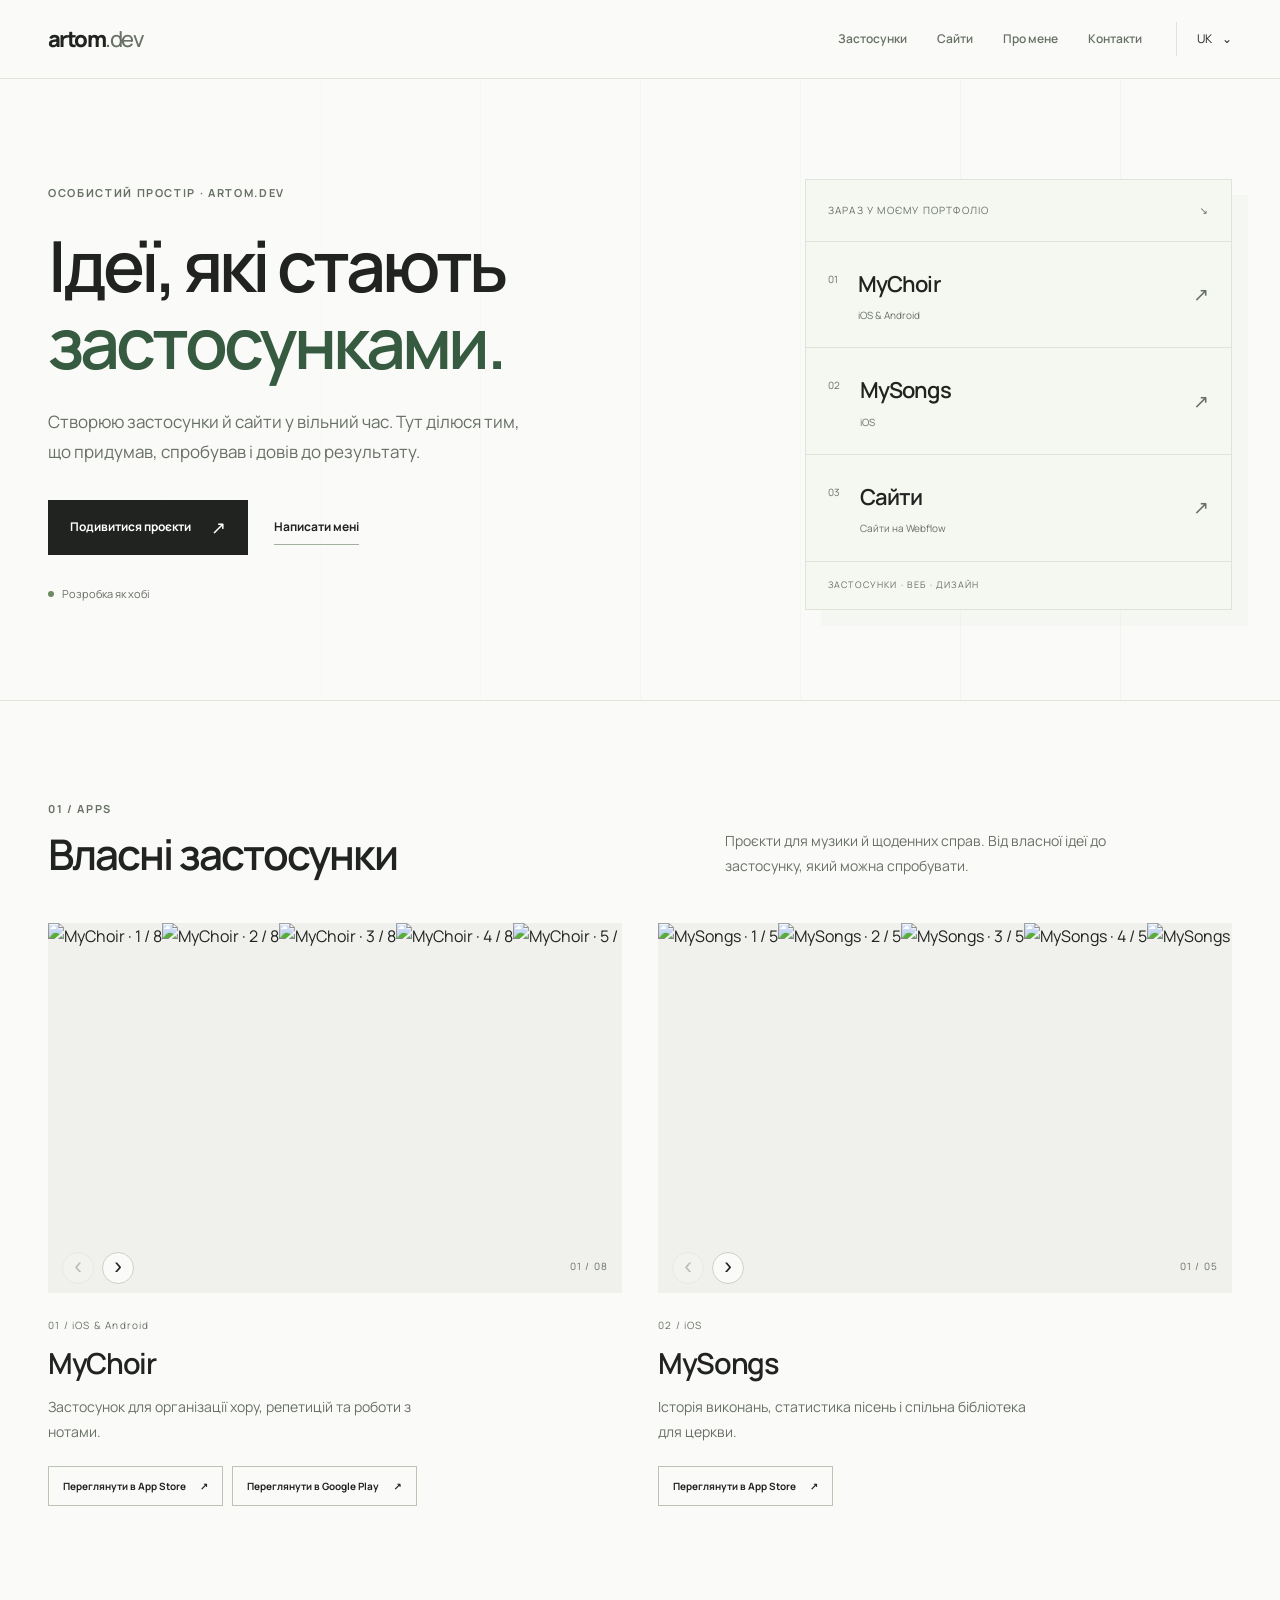
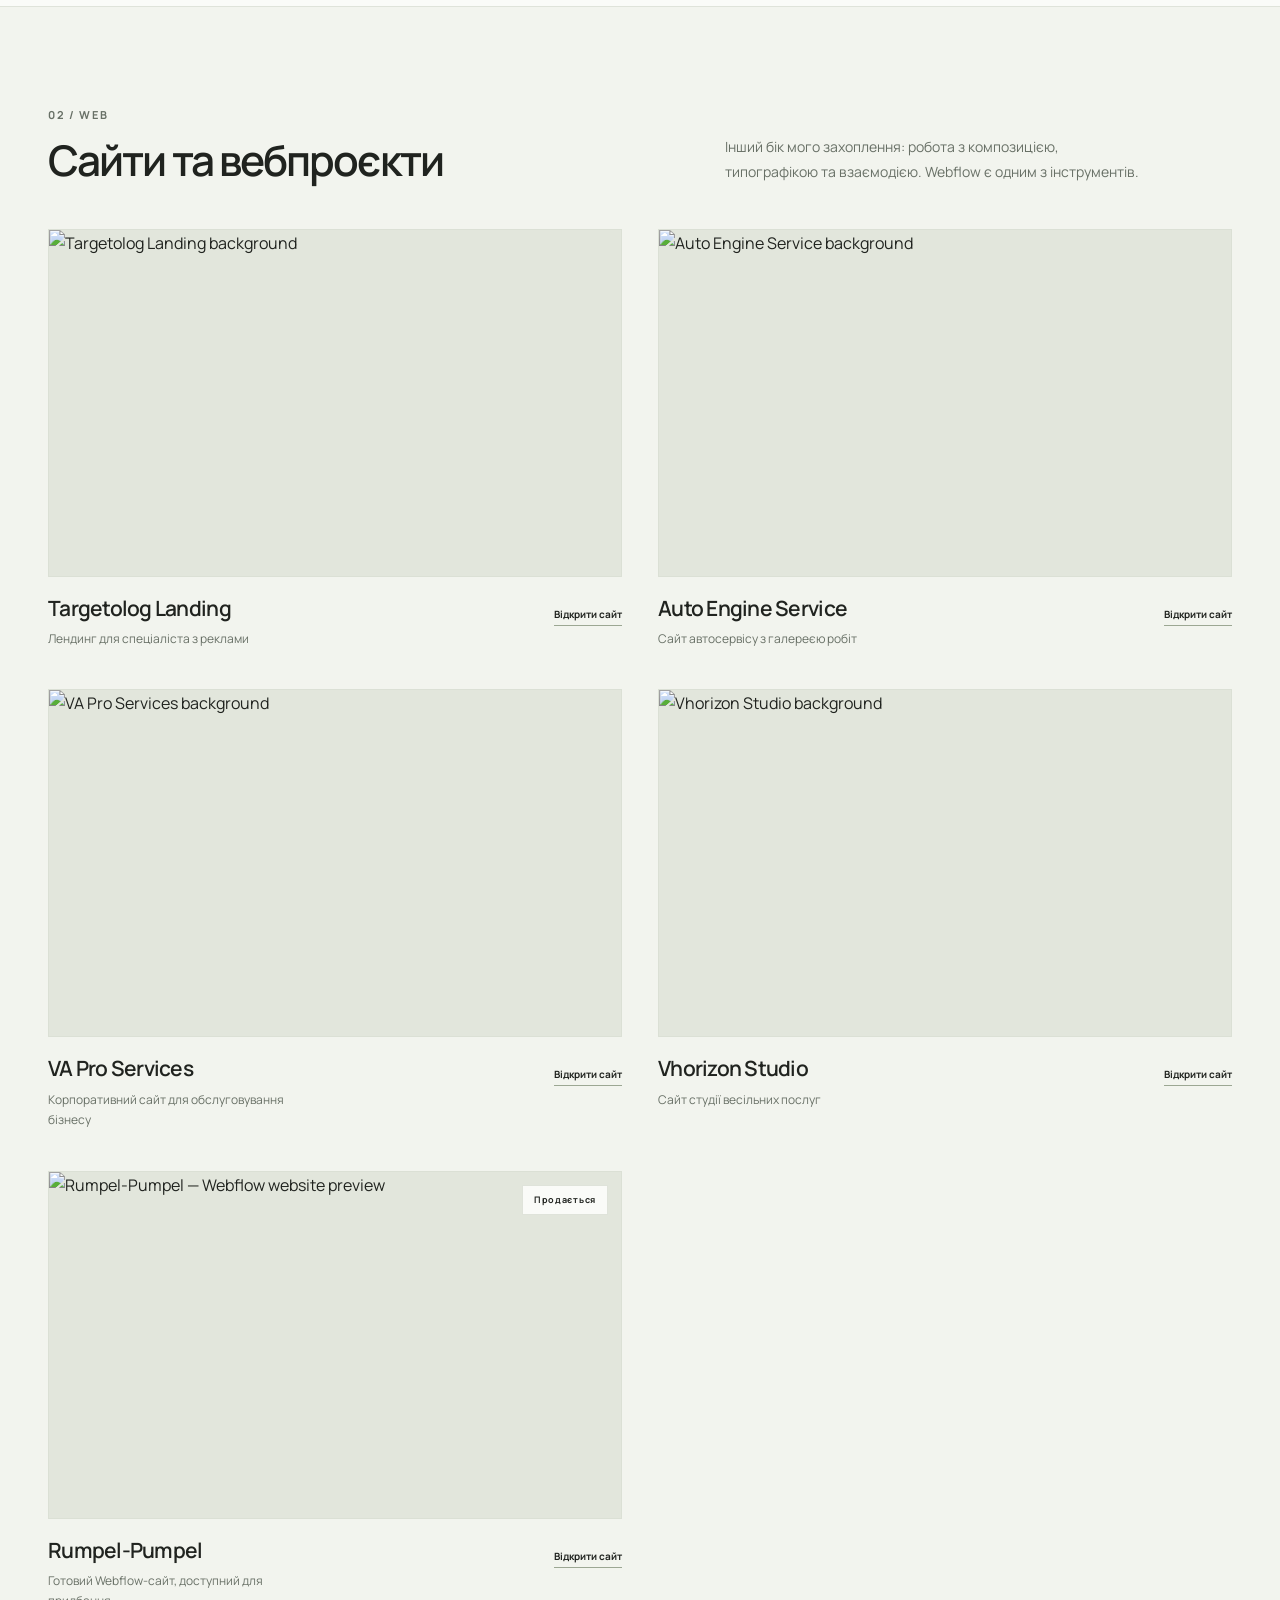
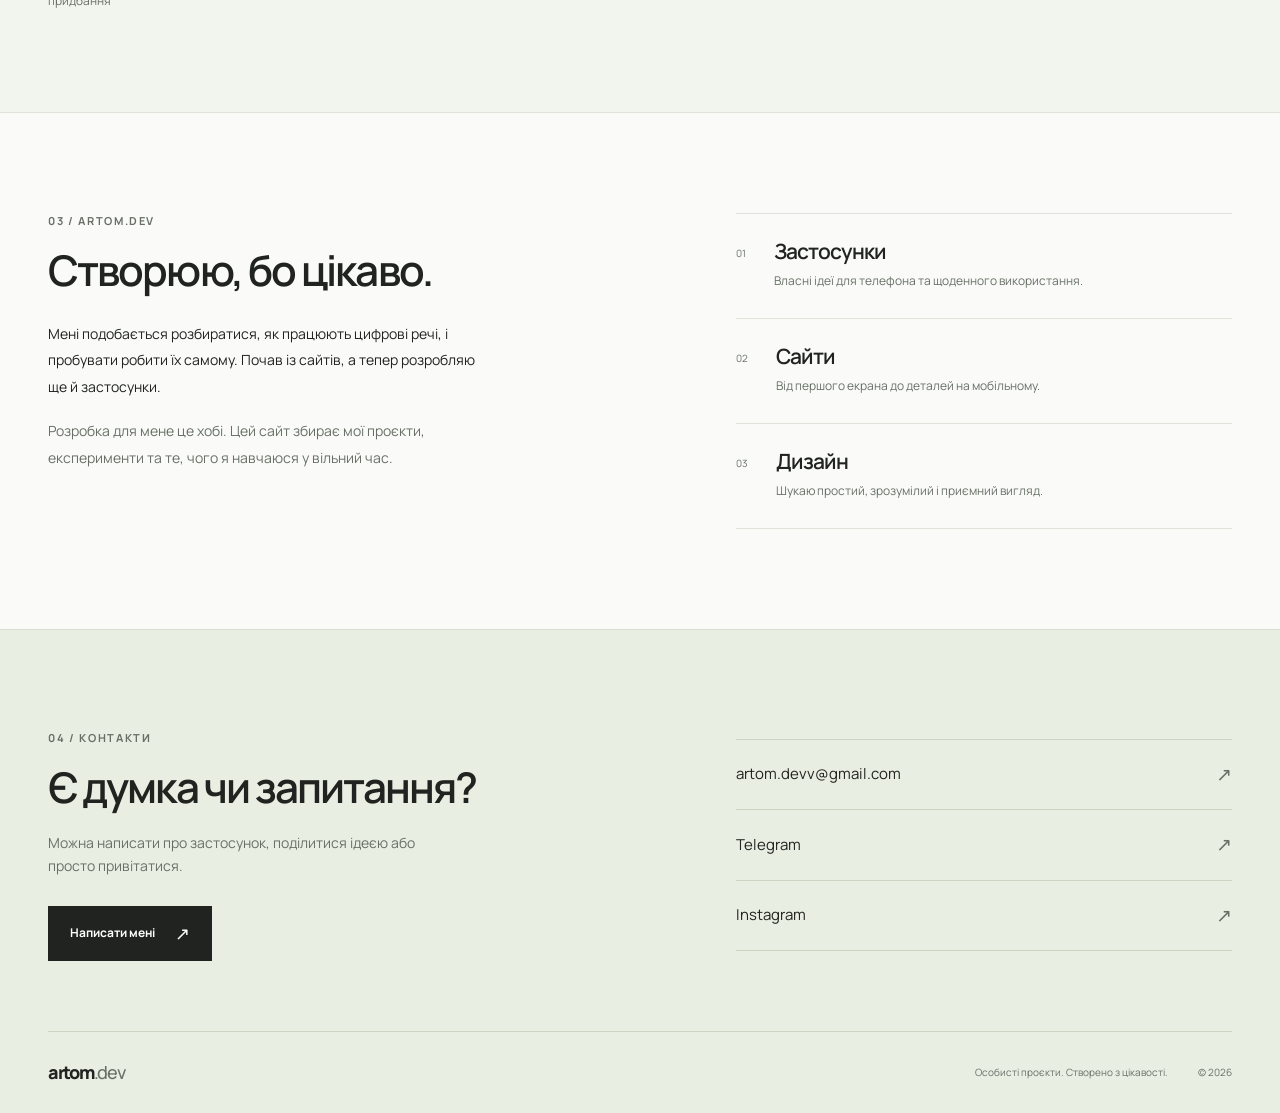
==== index.html @ 9166be3c "Refresh personal portfolio around hobby apps and web projects" ====
<!DOCTYPE html>
<html lang="uk">
<head>
<meta charset="UTF-8"><meta name="viewport" content="width=device-width, initial-scale=1">
<title>artom.dev | Застосунки, сайти та власні проєкти</title><meta name="description" content="Особисті проєкти artom.dev: MyChoir, MySongs та сайти. Розробка як хобі, від цікавості до власного застосунку.">
<link rel="preconnect" href="https://fonts.googleapis.com"><link rel="preconnect" href="https://fonts.gstatic.com" crossorigin>
<link href="https://fonts.googleapis.com/css2?family=Manrope:wght@400;500;600;700;800&display=swap" rel="stylesheet">
<link rel="stylesheet" href="assets/css/styles.css?v=20261108-personal">
<link rel="alternate" hreflang="uk" href="./index.html"><link rel="alternate" hreflang="en" href="./en.html"><link rel="alternate" hreflang="de" href="./de.html"><link rel="alternate" hreflang="x-default" href="./en.html">
<link rel="canonical" href="https://artom-sites.github.io/artom.dev/">
</head>
<body>
<a class="skip-link" href="#main">До основного вмісту</a>
<header class="site-header"><div class="container header-inner">
<a class="brand" href="#hero" aria-label="artom.dev">artom<span>.dev</span></a>
<nav class="main-nav" aria-label="Застосунки / Сайти"><a href="#apps">Застосунки</a><a href="#cases">Сайти</a><a href="#about">Про мене</a><a href="#contacts">Контакти</a></nav>
<div class="lang-switch"><button id="lang-btn" aria-label="Змінити мову" aria-expanded="false" aria-controls="languages"><span class="lang-current">UK</span><span aria-hidden="true">⌄</span></button><ul id="languages"><li><a href="index.html" lang="uk">UK</a></li><li><a href="en.html" lang="en">EN</a></li><li><a href="de.html" lang="de">DE</a></li></ul></div>
</div></header>
<main id="main">
<section id="hero" class="hero"><div class="container hero-grid"><div class="hero-copy"><div class="eyebrow">Особистий простір · artom.dev</div><h1>Ідеї, які стають<br><span>застосунками.</span></h1><p class="hero-body">Створюю застосунки й сайти у вільний час. Тут ділюся тим, що придумав, спробував і довів до результату.</p><div class="hero-ctas"><a class="btn-primary" href="#apps">Подивитися проєкти <span aria-hidden="true">↗</span></a><a class="text-link" href="#contacts">Написати мені</a></div><div class="hobby-note"><span class="status-dot" aria-hidden="true"></span>Розробка як хобі</div></div>
<aside class="project-index"><div class="index-heading"><span>Зараз у моєму портфоліо</span><span aria-hidden="true">↘</span></div><a href="#apps"><span class="index-no">01</span><span><strong>MyChoir</strong><small>iOS &amp; Android</small></span><span class="index-arrow" aria-hidden="true">↗</span></a><a href="#apps"><span class="index-no">02</span><span><strong>MySongs</strong><small>iOS</small></span><span class="index-arrow" aria-hidden="true">↗</span></a><a href="#cases"><span class="index-no">03</span><span><strong>Сайти</strong><small>Сайти на Webflow</small></span><span class="index-arrow" aria-hidden="true">↗</span></a><div class="index-footer">Застосунки · Веб · Дизайн</div></aside>
</div></section>
<section id="apps" class="section apps-section"><div class="container"><div class="section-heading"><div><div class="eyebrow">01 / APPS</div><h2>Власні застосунки</h2></div><p>Проєкти для музики й щоденних справ. Від власної ідеї до застосунку, який можна спробувати.</p></div><div class="products-list"><article class="product-feature"><div class="product-feature-copy"><div class="product-number">01 / iOS &amp; Android</div><div class="product-heading"><img class="product-icon" data-app-icon="6759878768" alt="" width="64" height="64" loading="lazy"><h3>MyChoir</h3></div><p>Застосунок для організації хору, репетицій та роботи з нотами.</p><div class="product-store-links"><a class="btn-black product-store-link" href="https://apps.apple.com/us/app/mychoir/id6759878768" target="_blank" rel="noopener noreferrer">Переглянути в App Store <span aria-hidden="true">↗</span></a><a class="btn-black product-store-link" href="https://play.google.com/store/apps/details?id=com.mychoir.app" target="_blank" rel="noopener noreferrer">Переглянути в Google Play <span aria-hidden="true">↗</span></a></div></div><div class="product-visual product-carousel" data-carousel="mychoir" aria-label="Скріншоти MyChoir">
      <div class="product-carousel-track" tabindex="0" role="region" aria-roledescription="carousel"><img class="product-carousel-image" src="img/apps/mychoir-01.webp" alt="MyChoir · 1 / 8" loading="eager" decoding="async"><img class="product-carousel-image" src="img/apps/mychoir-02.webp" alt="MyChoir · 2 / 8" loading="eager" decoding="async"><img class="product-carousel-image" src="img/apps/mychoir-03.webp" alt="MyChoir · 3 / 8" loading="lazy" decoding="async"><img class="product-carousel-image" src="img/apps/mychoir-04.webp" alt="MyChoir · 4 / 8" loading="lazy" decoding="async"><img class="product-carousel-image" src="img/apps/mychoir-05.webp" alt="MyChoir · 5 / 8" loading="lazy" decoding="async"><img class="product-carousel-image" src="img/apps/mychoir-06.webp" alt="MyChoir · 6 / 8" loading="lazy" decoding="async"><img class="product-carousel-image" src="img/apps/mychoir-07.webp" alt="MyChoir · 7 / 8" loading="lazy" decoding="async"><img class="product-carousel-image" src="img/apps/mychoir-08.webp" alt="MyChoir · 8 / 8" loading="lazy" decoding="async"></div>
      <button class="product-carousel-arrow product-carousel-prev" type="button" aria-label="Попередній скріншот" disabled>‹</button>
      <button class="product-carousel-arrow product-carousel-next" type="button" aria-label="Наступний скріншот">›</button>
      <span class="product-carousel-progress" aria-live="polite">01 / 08</span>
    </div></article>
<article class="product-feature"><div class="product-feature-copy"><div class="product-number">02 / iOS</div><div class="product-heading"><img class="product-icon" data-app-icon="6814960554" alt="" width="64" height="64" loading="lazy"><h3>MySongs</h3></div><p>Історія виконань, статистика пісень і спільна бібліотека для церкви.</p><a class="btn-black product-store-link" href="https://apps.apple.com/us/app/mysongs/id6814960554" target="_blank" rel="noopener noreferrer">Переглянути в App Store <span aria-hidden="true">↗</span></a></div><div class="product-visual product-carousel" data-carousel="mysongs" aria-label="Скріншоти MySongs">
      <div class="product-carousel-track" tabindex="0" role="region" aria-roledescription="carousel"><img class="product-carousel-image" src="img/apps/mysongs-01.webp" alt="MySongs · 1 / 5" loading="eager" decoding="async"><img class="product-carousel-image" src="img/apps/mysongs-02.webp" alt="MySongs · 2 / 5" loading="eager" decoding="async"><img class="product-carousel-image" src="img/apps/mysongs-03.webp" alt="MySongs · 3 / 5" loading="lazy" decoding="async"><img class="product-carousel-image" src="img/apps/mysongs-04.webp" alt="MySongs · 4 / 5" loading="lazy" decoding="async"><img class="product-carousel-image" src="img/apps/mysongs-05.webp" alt="MySongs · 5 / 5" loading="lazy" decoding="async"></div>
      <button class="product-carousel-arrow product-carousel-prev" type="button" aria-label="Попередній скріншот" disabled>‹</button>
      <button class="product-carousel-arrow product-carousel-next" type="button" aria-label="Наступний скріншот">›</button>
      <span class="product-carousel-progress" aria-live="polite">01 / 05</span>
    </div></article></div></div></section>
<section id="cases" class="section">
        <div class="container">
          <div class="section-heading"><div><div class="eyebrow">02 / WEB</div><h2>Сайти та вебпроєкти</h2></div><p>Інший бік мого захоплення: робота з композицією, типографікою та взаємодією. Webflow є одним з інструментів.</p></div>
          <div class="cases-grid">
            <!-- Case 1 -->
            <article class="case">
              <div class="bg"><img src="img/targetolog.png" alt="Targetolog Landing background"/></div>
              <div class="content">
                <div>
                  <h3 class="font-title type-h3">Targetolog Landing</h3>
                  <p class="type-body">Лендинг для спеціаліста з реклами</p>
                </div>
                <div class="actions">
                  <a class="btn-black" href="https://artom-targetolog-site.webflow.io/" target="_blank" rel="noopener noreferrer">Відкрити сайт</a>
                  <svg class="arrow-thin" viewBox="0 0 48 20" aria-hidden="true"><path d="M2 10 H42"/><path d="M42 10 L36 4 M42 10 L36 16"/></svg>
                </div>
              </div>
            </article>
            <!-- Case 2 -->
            <article class="case">
              <div class="bg"><img src="img/avto-servis.png" alt="Auto Engine Service background"/></div>
              <div class="content">
                <div>
                  <h3 class="font-title type-h3">Auto Engine Service</h3>
                  <p class="type-body">Сайт автосервісу з галереєю робіт</p>
                </div>
                <div class="actions">
                  <a class="btn-black" href="https://avto-engine-servise.webflow.io/" target="_blank" rel="noopener noreferrer">Відкрити сайт</a>
                  <svg class="arrow-thin" viewBox="0 0 48 20" aria-hidden="true"><path d="M2 10 H42"/><path d="M42 10 L36 4 M42 10 L36 16"/></svg>
                </div>
              </div>
            </article>
            <!-- Case 3 -->
            <article class="case">
              <div class="bg"><img src="img/va-pro-services.png" alt="VA Pro Services background"/></div>
              <div class="content">
                <div>
                  <h3 class="font-title type-h3">VA Pro Services</h3>
                  <p class="type-body">Корпоративний сайт для обслуговування бізнесу</p>
                </div>
                <div class="actions">
                  <a class="btn-black" href="https://www.va-proservices.com/" target="_blank" rel="noopener noreferrer">Відкрити сайт</a>
                  <svg class="arrow-thin" viewBox="0 0 48 20" aria-hidden="true"><path d="M2 10 H42"/><path d="M42 10 L36 4 M42 10 L36 16"/></svg>
                </div>
              </div>
            </article>
            <!-- Case 4 -->
            <article class="case">
              <div class="bg"><img src="img/wedding.png" alt="Vhorizon Studio background"/></div>
              <div class="content">
                <div>
                  <h3 class="font-title type-h3">Vhorizon Studio</h3>
                  <p class="type-body">Сайт студії весільних послуг</p>
                </div>
                <div class="actions">
                  <a class="btn-black" href="http://vhorizonstudio.com" target="_blank" rel="noopener noreferrer">Відкрити сайт</a>
                  <svg class="arrow-thin" viewBox="0 0 48 20" aria-hidden="true"><path d="M2 10 H42"/><path d="M42 10 L36 4 M42 10 L36 16"/></svg>
                </div>
              </div>
            </article>
            <!-- Rumpel-Pumpel: Webflow project available for purchase -->
            <article class="case case--for-sale">
              <div class="bg"><img src="img/rumpel-pumpel.webp" alt="Rumpel-Pumpel — Webflow website preview" loading="lazy" decoding="async"/></div>
              <span class="case-sale-badge">Продається</span>
              <div class="content">
                <div>
                  <h3 class="font-title type-h3">Rumpel-Pumpel</h3>
                  <p class="type-body">Готовий Webflow-сайт, доступний для придбання</p>
                </div>
                <div class="actions">
                  <a class="btn-black" href="https://rumpelpumpel.webflow.io/" target="_blank" rel="noopener noreferrer">Відкрити сайт</a>
                  <svg class="arrow-thin" viewBox="0 0 48 20" aria-hidden="true"><path d="M2 10 H42"/><path d="M42 10 L36 4 M42 10 L36 16"/></svg>
                </div>
              </div>
            </article>
          </div>
        </div>
      </section>
<section id="about" class="section about-section"><div class="container about-grid"><div><div class="eyebrow">03 / ARTOM.DEV</div><h2>Створюю, бо цікаво.</h2><p class="about-intro">Мені подобається розбиратися, як працюють цифрові речі, і пробувати робити їх самому. Почав із сайтів, а тепер розробляю ще й застосунки.</p><p>Розробка для мене це хобі. Цей сайт збирає мої проєкти, експерименти та те, чого я навчаюся у вільний час.</p></div><div class="interests"><div class="interest"><span class="interest-number">01</span><div><h3>Застосунки</h3><p>Власні ідеї для телефона та щоденного використання.</p></div></div><div class="interest"><span class="interest-number">02</span><div><h3>Сайти</h3><p>Від першого екрана до деталей на мобільному.</p></div></div><div class="interest"><span class="interest-number">03</span><div><h3>Дизайн</h3><p>Шукаю простий, зрозумілий і приємний вигляд.</p></div></div></div></div></section>
<section id="contacts" class="section"><div class="container"><div class="contact-grid"><div><div class="eyebrow">04 / КОНТАКТИ</div><h2>Є думка чи запитання?</h2><p>Можна написати про застосунок, поділитися ідеєю або просто привітатися.</p><a class="btn-primary" href="https://t.me/artom_dev" target="_blank" rel="noopener noreferrer">Написати мені <span aria-hidden="true">↗</span></a></div><div class="contacts-links"><a href="mailto:artom.devv@gmail.com" class="contact-a">artom.devv@gmail.com <span aria-hidden="true">↗</span></a><a href="https://t.me/artom_dev" target="_blank" rel="noopener noreferrer" class="contact-a">Telegram <span aria-hidden="true">↗</span></a><a href="https://instagram.com/artom.dev" target="_blank" rel="noopener noreferrer" class="contact-a">Instagram <span aria-hidden="true">↗</span></a></div></div><footer class="site-footer"><a class="brand" href="#hero">artom<span>.dev</span></a><span>Особисті проєкти. Створено з цікавості.</span><span>© 2026</span></footer></div></section>
</main>

<script>(function(){const ids=['6759878768','6814960554'];Promise.all(ids.map(async id=>{try{const r=await fetch('https://itunes.apple.com/lookup?id='+id+'&country=us');if(!r.ok)return;const data=await r.json();const app=data.results&&data.results[0];if(!app)return;const icon=document.querySelector('[data-app-icon="'+id+'"]');const shot=document.querySelector('[data-app-shot="'+id+'"]');if(icon&&app.artworkUrl512)icon.src=app.artworkUrl512;if(shot){const url=(app.screenshotUrls&&app.screenshotUrls[0])||(app.ipadScreenshotUrls&&app.ipadScreenshotUrls[0]);if(url){shot.src=url;shot.onload=()=>shot.closest('.product-visual').classList.add('has-image')}}}catch(e){}}))})();</script>

<script>
(function () {
  document.querySelectorAll('.product-carousel').forEach(function(carousel) {
    const track=carousel.querySelector('.product-carousel-track');
    const slides=Array.from(track.querySelectorAll('.product-carousel-image'));
    const prev=carousel.querySelector('.product-carousel-prev');
    const next=carousel.querySelector('.product-carousel-next');
    const progress=carousel.querySelector('.product-carousel-progress');
    let destination=track.scrollLeft;
    let frame=0;
    function limit(){return Math.max(0,track.scrollWidth-track.clientWidth);}
    function positions(){return slides.map(function(slide){return slide.offsetLeft-slides[0].offsetLeft;});}
    function update(){
      const left=track.scrollLeft;
      const at=positions().reduce(function(best,pos,index){
        return Math.abs(pos-left)<Math.abs(positions()[best]-left)?index:best;
      },0);
      prev.disabled=left<=1;
      next.disabled=left>=limit()-1;
      progress.textContent=String(at+1).padStart(2,'0')+' / '+String(slides.length).padStart(2,'0');
    }
    function move(left){
      destination=Math.max(0,Math.min(limit(),left));
      track.scrollTo({left:destination,behavior:window.matchMedia('(prefers-reduced-motion: reduce)').matches?'instant':'smooth'});
    }
    function go(delta){
      const stops=positions();
      const nextStop=delta>0?stops.find(function(pos){return pos>destination+1;}):stops.slice().reverse().find(function(pos){return pos<destination-1;});
      move(nextStop===undefined?(delta>0?limit():0):nextStop);
    }
    prev.addEventListener('click',function(){go(-1);});
    next.addEventListener('click',function(){go(1);});
    track.addEventListener('scroll',function(){
      cancelAnimationFrame(frame);
      frame=requestAnimationFrame(update);
    },{passive:true});
    track.addEventListener('scrollend',function(){destination=track.scrollLeft;update();});
    ['pointerdown','wheel','touchstart'].forEach(function(event){
      track.addEventListener(event,function(){destination=track.scrollLeft;},{passive:true});
    });
    track.addEventListener('keydown',function(e){
      if(e.key==='ArrowRight'||e.key==='ArrowLeft'){
        e.preventDefault();destination=track.scrollLeft;go(e.key==='ArrowRight'?1:-1);
      }
      if(e.key==='Home'||e.key==='End'){e.preventDefault();move(e.key==='Home'?0:limit());}
    });
    function refresh(){destination=track.scrollLeft;update();}
    slides.forEach(function(slide){slide.addEventListener('load',refresh);});
    window.addEventListener('resize',refresh);
    update();
  });
})();
</script>
      
<script>
(function(){
const btn=document.getElementById('lang-btn'),wrapper=btn.parentElement;
function closeLanguages(){wrapper.classList.remove('open');btn.setAttribute('aria-expanded','false');}
btn.addEventListener('click',function(){const open=wrapper.classList.toggle('open');btn.setAttribute('aria-expanded',String(open));});
document.addEventListener('click',function(event){if(!wrapper.contains(event.target))closeLanguages();});
document.addEventListener('keydown',function(event){if(event.key==='Escape')closeLanguages();});
})();
</script>

</body></html>
---- assets/css/styles.css ----
/* Personal project portfolio. One type family, a quiet grid and room for the work. */
:root{--ink:#20231f;--muted:#687066;--paper:#fafbf8;--line:#dfe3da;--soft:#f0f3ec;--accent:#365b40;--max:1240px}
*{box-sizing:border-box}
html{scroll-behavior:smooth;scroll-padding-top:96px}
body{margin:0;background:var(--paper);color:var(--ink);font-family:'Manrope',system-ui,sans-serif;font-size:16px;line-height:1.65;-webkit-font-smoothing:antialiased}
button,input,textarea{font:inherit}
button,a{-webkit-tap-highlight-color:transparent}
a{color:inherit;text-decoration:none}
button{cursor:pointer}
img{display:block;max-width:100%}
h1,h2,h3,p{margin:0}
h1,h2,h3{line-height:1.12;letter-spacing:-.045em;font-weight:600}
p{color:var(--muted)}
.container{width:min(var(--max),calc(100% - 96px));margin-inline:auto}
.section{padding:100px 0}
.eyebrow{font-size:11px;letter-spacing:.15em;text-transform:uppercase;font-weight:700;color:var(--muted);line-height:1.5}
h2{font-size:clamp(30px,3.3vw,44px);text-wrap:balance}
a:focus-visible,button:focus-visible{outline:2px solid var(--accent);outline-offset:5px}
.skip-link{position:fixed;top:10px;left:10px;padding:10px 20px;background:var(--ink);color:white;z-index:1000;transform:translateY(-150%)}
.skip-link:focus{transform:translateY(0)}
.site-header{position:sticky;top:0;z-index:30;background:rgba(250,251,248,.96);backdrop-filter:blur(16px);border-bottom:1px solid var(--line)}
.header-inner{display:flex;align-items:center;gap:34px;min-height:78px}
.brand{font-size:22px;font-weight:800;letter-spacing:-.07em;white-space:nowrap}
.brand span{font-weight:500;color:var(--muted)}
.main-nav{display:flex;gap:30px;margin-left:auto;align-items:center}
.main-nav a{font-size:12px;font-weight:600;color:var(--muted);padding:8px 0;transition:color .2s}
.main-nav a:hover{color:var(--ink)}
.lang-switch{position:relative;border-left:1px solid var(--line);padding-left:20px}
.lang-switch button{display:flex;gap:10px;align-items:center;border:0;background:none;padding:7px 0;color:var(--ink);font-size:12px}
.lang-switch ul{display:none;list-style:none;margin:12px 0 0;padding:6px;position:absolute;right:-10px;top:100%;background:var(--paper);border:1px solid var(--line);min-width:76px;box-shadow:0 12px 25px #20231f0d}
.lang-switch.open ul{display:block}
.lang-switch ul a{display:block;padding:8px 12px;font-size:12px}
.lang-switch ul a:hover{background:var(--soft)}
.hero{position:relative;padding:100px 0 90px;border-bottom:1px solid var(--line);overflow:hidden}
.hero:before{content:'';position:absolute;inset:0;z-index:-1;background-image:linear-gradient(to right,#dfe3da55 1px,transparent 1px);background-size:calc(100% / 8) 100%;mask-image:linear-gradient(to right,transparent,#000)}
.hero-grid{display:grid;grid-template-columns:minmax(0,1.55fr) minmax(280px,1fr);gap:8%;align-items:center}
.hero h1{font-size:clamp(42px,5.5vw,76px);line-height:1.1;margin:25px 0;letter-spacing:-.055em}
.hero h1 span{color:var(--accent)}
.hero-body{max-width:48ch;font-size:17px;line-height:1.8}
.hero-ctas{display:flex;align-items:center;gap:26px;flex-wrap:wrap;margin-top:32px}
.btn-primary,.btn-secondary,.btn-black{display:inline-flex;align-items:center;justify-content:center;gap:20px;font-size:12px;font-weight:700;line-height:1.4;border:1px solid var(--ink);padding:14px 21px;transition:background .2s,color .2s;min-height:46px}
.btn-primary{background:var(--ink);color:#fff}
.btn-primary:hover{background:var(--accent);border-color:var(--accent)}
.btn-primary span{font-size:18px;font-weight:400}
.text-link{font-size:12px;font-weight:700;border-bottom:1px solid #a5afa1;padding:7px 0}
.hobby-note{display:flex;align-items:center;gap:8px;margin-top:30px;font-size:11px;color:var(--muted)}
.status-dot{width:6px;height:6px;background:#6d8a60;border-radius:50%}
.project-index{border:1px solid var(--line);background:#f5f7f1;box-shadow:16px 16px 0 #e8ede355}
.index-heading{padding:22px;display:flex;justify-content:space-between;gap:14px;font-size:10px;text-transform:uppercase;letter-spacing:.12em;color:var(--muted)}
.project-index>a{display:flex;gap:20px;align-items:center;border-top:1px solid var(--line);padding:24px 22px;transition:background .2s}
.project-index>a:hover{background:#e9eee2}
.index-no{font-size:10px;color:var(--muted);align-self:flex-start;padding-top:5px}
.project-index strong{display:block;font-size:22px;font-weight:600;letter-spacing:-.04em}
.project-index small{display:block;font-size:10px;color:var(--muted);margin-top:5px}
.index-arrow{margin-left:auto;color:var(--muted);font-size:19px}
.index-footer{border-top:1px solid var(--line);padding:16px 22px;font-size:9px;text-transform:uppercase;letter-spacing:.13em;color:var(--muted)}
.section-heading{display:grid;grid-template-columns:1.1fr 1fr;gap:10%;align-items:end;margin-bottom:44px}
.section-heading h2{margin-top:14px}
.section-heading>p{font-size:14px;max-width:46ch;line-height:1.8}
#apps{border-bottom:1px solid var(--line)}
.products-list{display:grid;grid-template-columns:repeat(2,minmax(0,1fr));gap:36px}
.product-feature{display:flex;flex-direction:column;min-width:0}
.product-feature-copy{order:2;padding-top:24px}
.product-number{font-size:10px;color:var(--muted);letter-spacing:.12em;margin-bottom:14px}
.product-heading{display:flex;align-items:center;gap:12px;margin-bottom:14px}
.product-heading h3{font-size:29px;letter-spacing:-.045em}
.product-icon{width:44px;height:44px;border-radius:10px;background:var(--soft);object-fit:cover}
.product-icon:not([src]){display:none}
.product-feature-copy>p{font-size:14px;max-width:42ch;line-height:1.8;margin-bottom:22px}
.product-store-links{display:flex;flex-wrap:wrap;gap:9px}
.btn-black{background:transparent;color:var(--ink);border-color:#bbc3b5;font-size:10px;padding:11px 14px;gap:14px;min-height:40px}
.btn-black:hover{background:var(--ink);color:white;border-color:var(--ink)}
.product-visual.product-carousel{order:1;position:relative;display:block;height:370px;overflow:hidden;background:#f0f0ed;width:100%}
.product-carousel-track{display:flex;align-items:stretch;gap:0;width:100%;height:100%;padding:0 0 50px;overflow-x:auto;overflow-y:hidden;scroll-snap-type:x proximity;scroll-behavior:smooth;scroll-padding-inline:0;scrollbar-width:none;overscroll-behavior-x:contain}
.product-carousel-track::-webkit-scrollbar{display:none}
.product-carousel-image{display:block;flex:0 0 auto;width:auto;height:100%;max-width:none;padding:0;object-fit:contain;border-radius:0;scroll-snap-align:start}
.product-carousel-track:focus-visible{outline:2px solid var(--accent);outline-offset:-2px}
.product-carousel-arrow{position:absolute;bottom:9px;display:flex;align-items:center;justify-content:center;width:32px;height:32px;border:1px solid #ccd2c6;background:var(--paper);color:var(--ink);border-radius:50%;font:23px/1 Arial,sans-serif;padding:0 0 2px;z-index:2}
.product-carousel-prev{left:14px}.product-carousel-next{left:54px}
.product-carousel-arrow:disabled{opacity:.25;cursor:default}
.product-carousel-progress{position:absolute;bottom:18px;right:14px;color:var(--muted);font-size:10px;letter-spacing:.12em;pointer-events:none}
#cases{background:#f2f4ee;border-bottom:1px solid var(--line)}
.cases-grid{display:grid;grid-template-columns:repeat(2,minmax(0,1fr));gap:40px 36px}
.case{position:relative;min-width:0}
.case .bg{aspect-ratio:1.65;overflow:hidden;background:#e2e6dc;border:1px solid #dbe0d5}
.case .bg img{width:100%;height:100%;object-fit:cover;object-position:top;transition:transform .5s}
.case:hover .bg img{transform:scale(1.025)}
.case .content{display:flex;justify-content:space-between;align-items:flex-start;gap:16px;padding-top:20px}
.case h3{font-size:21px;letter-spacing:-.035em}
.case p{font-size:12px;margin-top:9px;line-height:1.7;max-width:37ch}
.case .actions{flex-shrink:0;padding-top:2px}
.case .actions .btn-black{border:0;padding:4px 0;font-size:10px;border-bottom:1px solid #9ca793;min-height:0}
.case .actions .btn-black:hover{background:transparent;color:var(--accent)}
.case .actions svg{display:none}
.case-sale-badge{position:absolute;top:14px;right:14px;padding:7px 11px;background:var(--paper);color:var(--ink);font-size:9px;font-weight:700;letter-spacing:.08em;border:1px solid var(--line)}
.about-grid{display:grid;grid-template-columns:1.1fr 1fr;gap:12%}
.about-grid h2{margin:18px 0 26px;max-width:16ch}
.about-grid p{font-size:14px;line-height:1.9;max-width:49ch}
.about-grid .about-intro{color:var(--ink);margin-bottom:18px}
.interests{border-top:1px solid var(--line);align-self:center}
.interest{display:flex;gap:28px;padding:26px 0;border-bottom:1px solid var(--line)}
.interest-number{font-size:10px;color:var(--muted);padding-top:5px}
.interest h3{font-size:21px;margin-bottom:8px}
.interest p{font-size:12px;line-height:1.7}
#contacts{background:#e9eee3;padding-bottom:0;border-top:1px solid #d6dfcf}
.contact-grid{display:grid;grid-template-columns:1.1fr 1fr;gap:12%;padding-bottom:70px}
.contact-grid h2{margin:18px 0 20px}
.contact-grid p{font-size:14px;max-width:42ch;margin-bottom:28px}
.contacts-links{display:flex;flex-direction:column;align-self:center;border-top:1px solid #cbd5c2}
.contact-a{display:flex;align-items:center;justify-content:space-between;gap:14px;padding:19px 0;border-bottom:1px solid #cbd5c2;font-size:15px;overflow-wrap:anywhere}
.contact-a span{color:var(--muted);font-size:19px;flex-shrink:0}
.contact-a:hover{color:var(--accent)}
.site-footer{display:flex;align-items:center;gap:30px;border-top:1px solid #cbd5c2;padding:26px 0;font-size:10px;color:var(--muted)}
.site-footer>.brand{color:var(--ink);font-size:18px;margin-right:auto}
@media(min-width:1450px){.hero{padding-top:120px;padding-bottom:110px}}
@media(max-width:1000px){.container{width:calc(100% - 64px)}.hero-grid{gap:6%;grid-template-columns:1.35fr 1fr}.hero{padding:80px 0}.hero h1{font-size:50px}.main-nav{gap:20px}.header-inner{gap:22px}.section{padding:76px 0}.case .content{display:block}.case .actions{margin-top:14px}.section-heading{gap:6%}.about-grid,.contact-grid{gap:7%}.product-visual.product-carousel{height:340px}.site-footer{gap:18px}}
@media(max-width:760px){.container{width:calc(100% - 40px)}.header-inner{min-height:70px;gap:16px;flex-wrap:wrap;padding-top:14px;padding-bottom:12px}.brand{font-size:21px}.lang-switch{margin-left:auto;border-left:0;padding:0}.main-nav{order:3;flex-basis:100%;margin:0;justify-content:space-between;gap:12px}.main-nav a{padding:0;font-size:11px}.lang-switch ul{margin-top:6px}.hero{padding:54px 0}.hero-grid{grid-template-columns:1fr;gap:42px}.hero h1{font-size:clamp(37px,8.7vw,56px);margin:20px 0 24px}.hero-body{font-size:15px;max-width:42ch}.hero-ctas{gap:22px;margin-top:26px}.hobby-note{margin-top:22px}.project-index{box-shadow:8px 8px 0 #e8ede355}.index-heading{padding:16px 18px}.project-index>a{padding:16px 18px;gap:18px}.project-index strong{font-size:20px}.project-index small{margin-top:2px}.index-footer{padding:12px 18px}.section{padding:56px 0}.section-heading{grid-template-columns:1fr;gap:20px;margin-bottom:30px}.section-heading h2{margin-top:12px}.section-heading>p{font-size:13px}.products-list,.cases-grid{grid-template-columns:1fr;gap:42px}.product-visual.product-carousel{height:330px}.product-feature-copy{padding-top:20px}.product-heading h3{font-size:27px}.product-feature-copy>p{font-size:13px;max-width:45ch;margin-bottom:18px}.product-store-link{font-size:9px;gap:9px;padding:10px 12px}.case .content{display:flex;gap:12px;padding-top:17px}.case h3{font-size:19px}.case p{font-size:12px}.case .actions{margin-top:0}.case .actions .btn-black{font-size:9px}.about-grid,.contact-grid{grid-template-columns:1fr;gap:34px}.about-grid h2{max-width:19ch}.about-grid p{font-size:13px}.interest{padding:20px 0}.contact-grid{padding-bottom:44px}.contact-grid p{font-size:13px}.contact-a{font-size:14px}.site-footer{flex-wrap:wrap;gap:10px;align-items:center;padding:22px 0}.site-footer>.brand{flex-basis:70%;margin:0}.site-footer>span:nth-child(2){order:3;flex-basis:100%}.site-footer>span:last-child{margin-left:auto}}
@media(max-width:360px){.container{width:calc(100% - 32px)}.hero h1{font-size:35px}.hero-ctas{gap:16px}.btn-primary{padding:13px 16px}.case .content{display:block}.case .actions{margin-top:12px}.main-nav{gap:8px}.main-nav a{font-size:10px}}
@media(prefers-reduced-motion:reduce){html,.product-carousel-track{scroll-behavior:auto}*,*::before,*::after{transition:none!important;animation:none!important}}
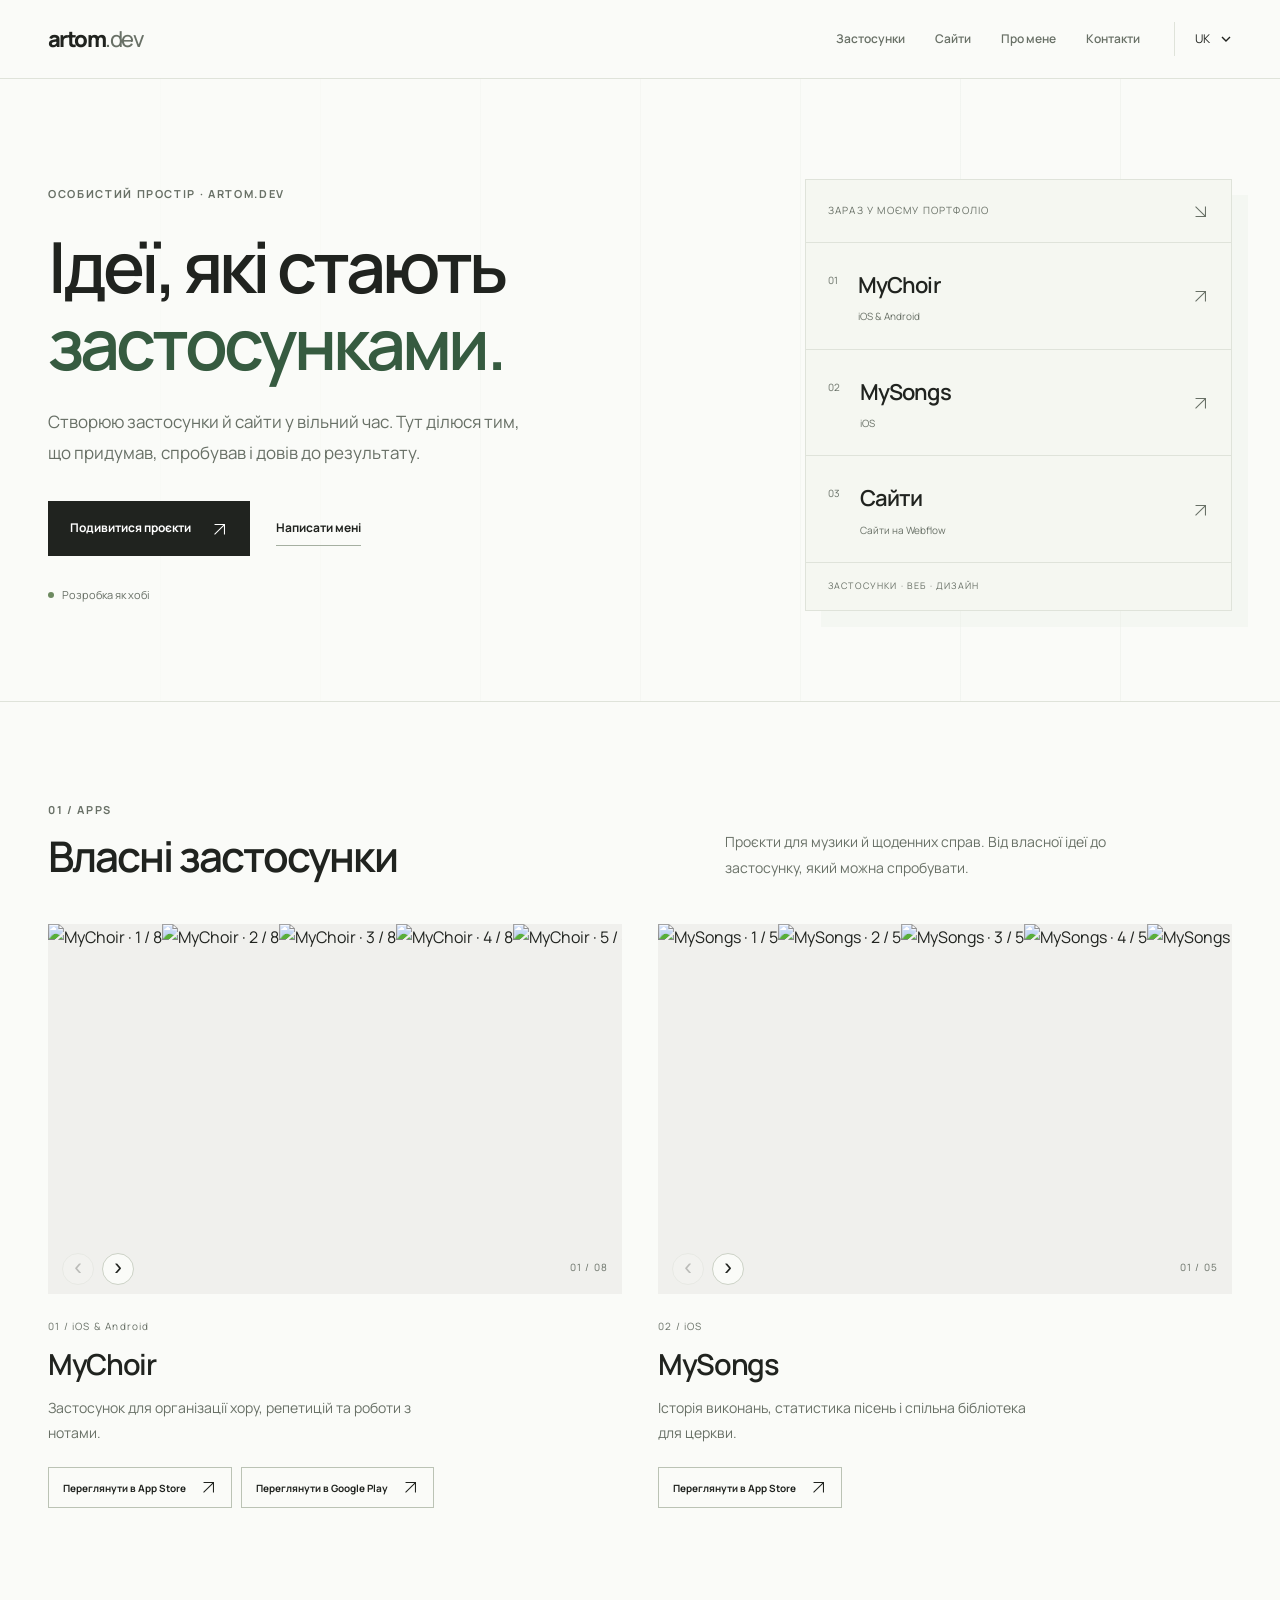
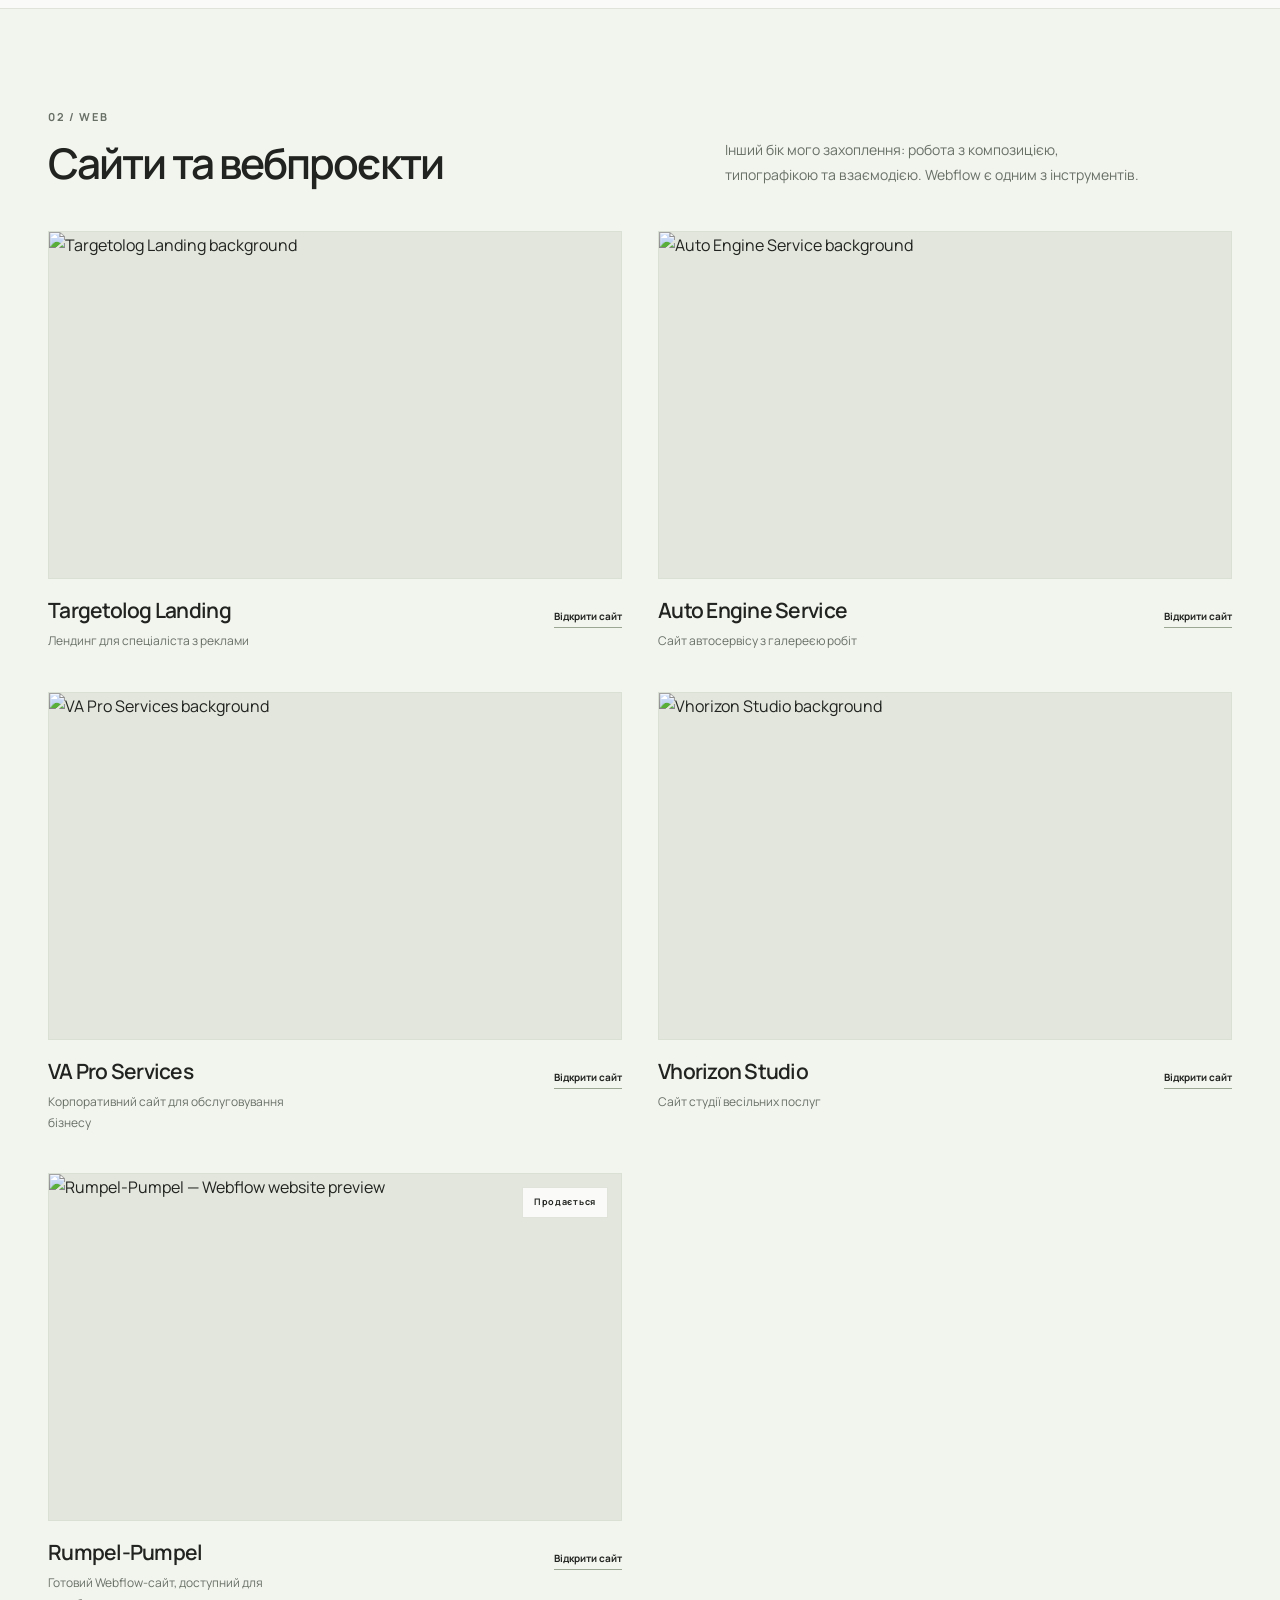
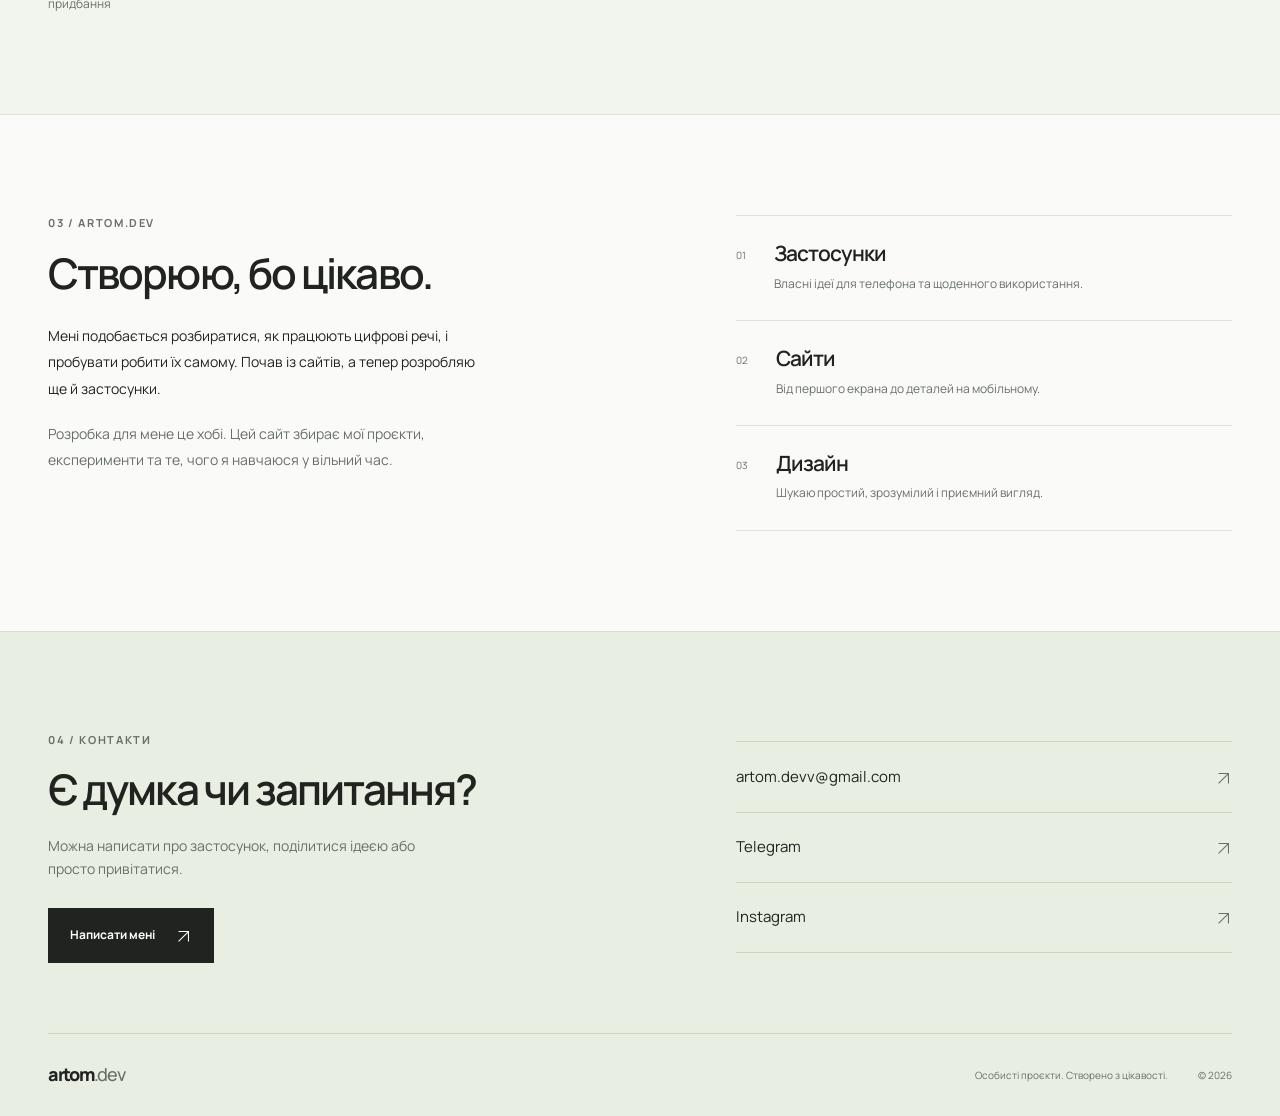
==== commit 5f36a95a: "Polish portfolio icons, accessible galleries and legacy contact pages" ====
--- a/index.html
+++ b/index.html
@@ -5,7 +5,7 @@
 <title>artom.dev | Застосунки, сайти та власні проєкти</title><meta name="description" content="Особисті проєкти artom.dev: MyChoir, MySongs та сайти. Розробка як хобі, від цікавості до власного застосунку.">
 <link rel="preconnect" href="https://fonts.googleapis.com"><link rel="preconnect" href="https://fonts.gstatic.com" crossorigin>
 <link href="https://fonts.googleapis.com/css2?family=Manrope:wght@400;500;600;700;800&display=swap" rel="stylesheet">
-<link rel="stylesheet" href="assets/css/styles.css?v=20261108-personal">
+<link rel="stylesheet" href="assets/css/styles.css?v=20261108-personal-v2">
 <link rel="alternate" hreflang="uk" href="./index.html"><link rel="alternate" hreflang="en" href="./en.html"><link rel="alternate" hreflang="de" href="./de.html"><link rel="alternate" hreflang="x-default" href="./en.html">
 <link rel="canonical" href="https://artom-sites.github.io/artom.dev/">
 </head>
@@ -14,20 +14,20 @@
 <header class="site-header"><div class="container header-inner">
 <a class="brand" href="#hero" aria-label="artom.dev">artom<span>.dev</span></a>
 <nav class="main-nav" aria-label="Застосунки / Сайти"><a href="#apps">Застосунки</a><a href="#cases">Сайти</a><a href="#about">Про мене</a><a href="#contacts">Контакти</a></nav>
-<div class="lang-switch"><button id="lang-btn" aria-label="Змінити мову" aria-expanded="false" aria-controls="languages"><span class="lang-current">UK</span><span aria-hidden="true">⌄</span></button><ul id="languages"><li><a href="index.html" lang="uk">UK</a></li><li><a href="en.html" lang="en">EN</a></li><li><a href="de.html" lang="de">DE</a></li></ul></div>
+<div class="lang-switch"><button id="lang-btn" aria-label="Змінити мову" aria-expanded="false" aria-controls="languages"><span class="lang-current">UK</span><span aria-hidden="true"><svg class="icon-chevron" viewBox="0 0 12 8" fill="none" stroke="currentColor" stroke-width="1.4" aria-hidden="true"><path d="m2 2 4 4 4-4"/></svg></span></button><ul id="languages"><li><a href="index.html" lang="uk">UK</a></li><li><a href="en.html" lang="en">EN</a></li><li><a href="de.html" lang="de">DE</a></li></ul></div>
 </div></header>
 <main id="main">
-<section id="hero" class="hero"><div class="container hero-grid"><div class="hero-copy"><div class="eyebrow">Особистий простір · artom.dev</div><h1>Ідеї, які стають<br><span>застосунками.</span></h1><p class="hero-body">Створюю застосунки й сайти у вільний час. Тут ділюся тим, що придумав, спробував і довів до результату.</p><div class="hero-ctas"><a class="btn-primary" href="#apps">Подивитися проєкти <span aria-hidden="true">↗</span></a><a class="text-link" href="#contacts">Написати мені</a></div><div class="hobby-note"><span class="status-dot" aria-hidden="true"></span>Розробка як хобі</div></div>
-<aside class="project-index"><div class="index-heading"><span>Зараз у моєму портфоліо</span><span aria-hidden="true">↘</span></div><a href="#apps"><span class="index-no">01</span><span><strong>MyChoir</strong><small>iOS &amp; Android</small></span><span class="index-arrow" aria-hidden="true">↗</span></a><a href="#apps"><span class="index-no">02</span><span><strong>MySongs</strong><small>iOS</small></span><span class="index-arrow" aria-hidden="true">↗</span></a><a href="#cases"><span class="index-no">03</span><span><strong>Сайти</strong><small>Сайти на Webflow</small></span><span class="index-arrow" aria-hidden="true">↗</span></a><div class="index-footer">Застосунки · Веб · Дизайн</div></aside>
+<section id="hero" class="hero"><div class="container hero-grid"><div class="hero-copy"><div class="eyebrow">Особистий простір · artom.dev</div><h1>Ідеї, які стають<br><span>застосунками.</span></h1><p class="hero-body">Створюю застосунки й сайти у вільний час. Тут ділюся тим, що придумав, спробував і довів до результату.</p><div class="hero-ctas"><a class="btn-primary" href="#apps">Подивитися проєкти <span aria-hidden="true"><svg class="icon-arrow" viewBox="0 0 24 24" fill="none" stroke="currentColor" stroke-width="1.5" aria-hidden="true"><path d="M5 19 19 5M5 5h14v14"/></svg></span></a><a class="text-link" href="#contacts">Написати мені</a></div><div class="hobby-note"><span class="status-dot" aria-hidden="true"></span>Розробка як хобі</div></div>
+<aside class="project-index"><div class="index-heading"><span>Зараз у моєму портфоліо</span><span aria-hidden="true"><svg class="icon-arrow icon-arrow-down" viewBox="0 0 24 24" fill="none" stroke="currentColor" stroke-width="1.5" aria-hidden="true"><path d="M5 19 19 5M5 5h14v14"/></svg></span></div><a href="#mychoir"><span class="index-no">01</span><span><strong>MyChoir</strong><small>iOS &amp; Android</small></span><span class="index-arrow" aria-hidden="true"><svg class="icon-arrow" viewBox="0 0 24 24" fill="none" stroke="currentColor" stroke-width="1.5" aria-hidden="true"><path d="M5 19 19 5M5 5h14v14"/></svg></span></a><a href="#mysongs"><span class="index-no">02</span><span><strong>MySongs</strong><small>iOS</small></span><span class="index-arrow" aria-hidden="true"><svg class="icon-arrow" viewBox="0 0 24 24" fill="none" stroke="currentColor" stroke-width="1.5" aria-hidden="true"><path d="M5 19 19 5M5 5h14v14"/></svg></span></a><a href="#cases"><span class="index-no">03</span><span><strong>Сайти</strong><small>Сайти на Webflow</small></span><span class="index-arrow" aria-hidden="true"><svg class="icon-arrow" viewBox="0 0 24 24" fill="none" stroke="currentColor" stroke-width="1.5" aria-hidden="true"><path d="M5 19 19 5M5 5h14v14"/></svg></span></a><div class="index-footer">Застосунки · Веб · Дизайн</div></aside>
 </div></section>
-<section id="apps" class="section apps-section"><div class="container"><div class="section-heading"><div><div class="eyebrow">01 / APPS</div><h2>Власні застосунки</h2></div><p>Проєкти для музики й щоденних справ. Від власної ідеї до застосунку, який можна спробувати.</p></div><div class="products-list"><article class="product-feature"><div class="product-feature-copy"><div class="product-number">01 / iOS &amp; Android</div><div class="product-heading"><img class="product-icon" data-app-icon="6759878768" alt="" width="64" height="64" loading="lazy"><h3>MyChoir</h3></div><p>Застосунок для організації хору, репетицій та роботи з нотами.</p><div class="product-store-links"><a class="btn-black product-store-link" href="https://apps.apple.com/us/app/mychoir/id6759878768" target="_blank" rel="noopener noreferrer">Переглянути в App Store <span aria-hidden="true">↗</span></a><a class="btn-black product-store-link" href="https://play.google.com/store/apps/details?id=com.mychoir.app" target="_blank" rel="noopener noreferrer">Переглянути в Google Play <span aria-hidden="true">↗</span></a></div></div><div class="product-visual product-carousel" data-carousel="mychoir" aria-label="Скріншоти MyChoir">
-      <div class="product-carousel-track" tabindex="0" role="region" aria-roledescription="carousel"><img class="product-carousel-image" src="img/apps/mychoir-01.webp" alt="MyChoir · 1 / 8" loading="eager" decoding="async"><img class="product-carousel-image" src="img/apps/mychoir-02.webp" alt="MyChoir · 2 / 8" loading="eager" decoding="async"><img class="product-carousel-image" src="img/apps/mychoir-03.webp" alt="MyChoir · 3 / 8" loading="lazy" decoding="async"><img class="product-carousel-image" src="img/apps/mychoir-04.webp" alt="MyChoir · 4 / 8" loading="lazy" decoding="async"><img class="product-carousel-image" src="img/apps/mychoir-05.webp" alt="MyChoir · 5 / 8" loading="lazy" decoding="async"><img class="product-carousel-image" src="img/apps/mychoir-06.webp" alt="MyChoir · 6 / 8" loading="lazy" decoding="async"><img class="product-carousel-image" src="img/apps/mychoir-07.webp" alt="MyChoir · 7 / 8" loading="lazy" decoding="async"><img class="product-carousel-image" src="img/apps/mychoir-08.webp" alt="MyChoir · 8 / 8" loading="lazy" decoding="async"></div>
+<section id="apps" class="section apps-section"><div class="container"><div class="section-heading"><div><div class="eyebrow">01 / APPS</div><h2>Власні застосунки</h2></div><p>Проєкти для музики й щоденних справ. Від власної ідеї до застосунку, який можна спробувати.</p></div><div class="products-list"><article class="product-feature" id="mychoir"><div class="product-feature-copy"><div class="product-number">01 / iOS &amp; Android</div><div class="product-heading"><img class="product-icon" data-app-icon="6759878768" alt="" width="64" height="64" loading="lazy"><h3>MyChoir</h3></div><p>Застосунок для організації хору, репетицій та роботи з нотами.</p><div class="product-store-links"><a class="btn-black product-store-link" href="https://apps.apple.com/us/app/mychoir/id6759878768" target="_blank" rel="noopener noreferrer">Переглянути в App Store <span aria-hidden="true"><svg class="icon-arrow" viewBox="0 0 24 24" fill="none" stroke="currentColor" stroke-width="1.5" aria-hidden="true"><path d="M5 19 19 5M5 5h14v14"/></svg></span></a><a class="btn-black product-store-link" href="https://play.google.com/store/apps/details?id=com.mychoir.app" target="_blank" rel="noopener noreferrer">Переглянути в Google Play <span aria-hidden="true"><svg class="icon-arrow" viewBox="0 0 24 24" fill="none" stroke="currentColor" stroke-width="1.5" aria-hidden="true"><path d="M5 19 19 5M5 5h14v14"/></svg></span></a></div></div><div class="product-visual product-carousel" data-carousel="mychoir" aria-label="Скріншоти MyChoir">
+      <div class="product-carousel-track" aria-label="Скріншоти MyChoir" tabindex="0" role="region" aria-roledescription="carousel"><img class="product-carousel-image" src="img/apps/mychoir-01.webp" alt="MyChoir · 1 / 8" loading="eager" decoding="async"><img class="product-carousel-image" src="img/apps/mychoir-02.webp" alt="MyChoir · 2 / 8" loading="eager" decoding="async"><img class="product-carousel-image" src="img/apps/mychoir-03.webp" alt="MyChoir · 3 / 8" loading="lazy" decoding="async"><img class="product-carousel-image" src="img/apps/mychoir-04.webp" alt="MyChoir · 4 / 8" loading="lazy" decoding="async"><img class="product-carousel-image" src="img/apps/mychoir-05.webp" alt="MyChoir · 5 / 8" loading="lazy" decoding="async"><img class="product-carousel-image" src="img/apps/mychoir-06.webp" alt="MyChoir · 6 / 8" loading="lazy" decoding="async"><img class="product-carousel-image" src="img/apps/mychoir-07.webp" alt="MyChoir · 7 / 8" loading="lazy" decoding="async"><img class="product-carousel-image" src="img/apps/mychoir-08.webp" alt="MyChoir · 8 / 8" loading="lazy" decoding="async"></div>
       <button class="product-carousel-arrow product-carousel-prev" type="button" aria-label="Попередній скріншот" disabled>‹</button>
       <button class="product-carousel-arrow product-carousel-next" type="button" aria-label="Наступний скріншот">›</button>
       <span class="product-carousel-progress" aria-live="polite">01 / 08</span>
     </div></article>
-<article class="product-feature"><div class="product-feature-copy"><div class="product-number">02 / iOS</div><div class="product-heading"><img class="product-icon" data-app-icon="6814960554" alt="" width="64" height="64" loading="lazy"><h3>MySongs</h3></div><p>Історія виконань, статистика пісень і спільна бібліотека для церкви.</p><a class="btn-black product-store-link" href="https://apps.apple.com/us/app/mysongs/id6814960554" target="_blank" rel="noopener noreferrer">Переглянути в App Store <span aria-hidden="true">↗</span></a></div><div class="product-visual product-carousel" data-carousel="mysongs" aria-label="Скріншоти MySongs">
-      <div class="product-carousel-track" tabindex="0" role="region" aria-roledescription="carousel"><img class="product-carousel-image" src="img/apps/mysongs-01.webp" alt="MySongs · 1 / 5" loading="eager" decoding="async"><img class="product-carousel-image" src="img/apps/mysongs-02.webp" alt="MySongs · 2 / 5" loading="eager" decoding="async"><img class="product-carousel-image" src="img/apps/mysongs-03.webp" alt="MySongs · 3 / 5" loading="lazy" decoding="async"><img class="product-carousel-image" src="img/apps/mysongs-04.webp" alt="MySongs · 4 / 5" loading="lazy" decoding="async"><img class="product-carousel-image" src="img/apps/mysongs-05.webp" alt="MySongs · 5 / 5" loading="lazy" decoding="async"></div>
+<article class="product-feature" id="mysongs"><div class="product-feature-copy"><div class="product-number">02 / iOS</div><div class="product-heading"><img class="product-icon" data-app-icon="6814960554" alt="" width="64" height="64" loading="lazy"><h3>MySongs</h3></div><p>Історія виконань, статистика пісень і спільна бібліотека для церкви.</p><a class="btn-black product-store-link" href="https://apps.apple.com/us/app/mysongs/id6814960554" target="_blank" rel="noopener noreferrer">Переглянути в App Store <span aria-hidden="true"><svg class="icon-arrow" viewBox="0 0 24 24" fill="none" stroke="currentColor" stroke-width="1.5" aria-hidden="true"><path d="M5 19 19 5M5 5h14v14"/></svg></span></a></div><div class="product-visual product-carousel" data-carousel="mysongs" aria-label="Скріншоти MySongs">
+      <div class="product-carousel-track" aria-label="Скріншоти MySongs" tabindex="0" role="region" aria-roledescription="carousel"><img class="product-carousel-image" src="img/apps/mysongs-01.webp" alt="MySongs · 1 / 5" loading="eager" decoding="async"><img class="product-carousel-image" src="img/apps/mysongs-02.webp" alt="MySongs · 2 / 5" loading="eager" decoding="async"><img class="product-carousel-image" src="img/apps/mysongs-03.webp" alt="MySongs · 3 / 5" loading="lazy" decoding="async"><img class="product-carousel-image" src="img/apps/mysongs-04.webp" alt="MySongs · 4 / 5" loading="lazy" decoding="async"><img class="product-carousel-image" src="img/apps/mysongs-05.webp" alt="MySongs · 5 / 5" loading="lazy" decoding="async"></div>
       <button class="product-carousel-arrow product-carousel-prev" type="button" aria-label="Попередній скріншот" disabled>‹</button>
       <button class="product-carousel-arrow product-carousel-next" type="button" aria-label="Наступний скріншот">›</button>
       <span class="product-carousel-progress" aria-live="polite">01 / 05</span>
@@ -111,7 +111,7 @@
         </div>
       </section>
 <section id="about" class="section about-section"><div class="container about-grid"><div><div class="eyebrow">03 / ARTOM.DEV</div><h2>Створюю, бо цікаво.</h2><p class="about-intro">Мені подобається розбиратися, як працюють цифрові речі, і пробувати робити їх самому. Почав із сайтів, а тепер розробляю ще й застосунки.</p><p>Розробка для мене це хобі. Цей сайт збирає мої проєкти, експерименти та те, чого я навчаюся у вільний час.</p></div><div class="interests"><div class="interest"><span class="interest-number">01</span><div><h3>Застосунки</h3><p>Власні ідеї для телефона та щоденного використання.</p></div></div><div class="interest"><span class="interest-number">02</span><div><h3>Сайти</h3><p>Від першого екрана до деталей на мобільному.</p></div></div><div class="interest"><span class="interest-number">03</span><div><h3>Дизайн</h3><p>Шукаю простий, зрозумілий і приємний вигляд.</p></div></div></div></div></section>
-<section id="contacts" class="section"><div class="container"><div class="contact-grid"><div><div class="eyebrow">04 / КОНТАКТИ</div><h2>Є думка чи запитання?</h2><p>Можна написати про застосунок, поділитися ідеєю або просто привітатися.</p><a class="btn-primary" href="https://t.me/artom_dev" target="_blank" rel="noopener noreferrer">Написати мені <span aria-hidden="true">↗</span></a></div><div class="contacts-links"><a href="mailto:artom.devv@gmail.com" class="contact-a">artom.devv@gmail.com <span aria-hidden="true">↗</span></a><a href="https://t.me/artom_dev" target="_blank" rel="noopener noreferrer" class="contact-a">Telegram <span aria-hidden="true">↗</span></a><a href="https://instagram.com/artom.dev" target="_blank" rel="noopener noreferrer" class="contact-a">Instagram <span aria-hidden="true">↗</span></a></div></div><footer class="site-footer"><a class="brand" href="#hero">artom<span>.dev</span></a><span>Особисті проєкти. Створено з цікавості.</span><span>© 2026</span></footer></div></section>
+<section id="contacts" class="section"><div class="container"><div class="contact-grid"><div><div class="eyebrow">04 / КОНТАКТИ</div><h2>Є думка чи запитання?</h2><p>Можна написати про застосунок, поділитися ідеєю або просто привітатися.</p><a class="btn-primary" href="https://t.me/artom_dev" target="_blank" rel="noopener noreferrer">Написати мені <span aria-hidden="true"><svg class="icon-arrow" viewBox="0 0 24 24" fill="none" stroke="currentColor" stroke-width="1.5" aria-hidden="true"><path d="M5 19 19 5M5 5h14v14"/></svg></span></a></div><div class="contacts-links"><a href="mailto:artom.devv@gmail.com" class="contact-a">artom.devv@gmail.com <span aria-hidden="true"><svg class="icon-arrow" viewBox="0 0 24 24" fill="none" stroke="currentColor" stroke-width="1.5" aria-hidden="true"><path d="M5 19 19 5M5 5h14v14"/></svg></span></a><a href="https://t.me/artom_dev" target="_blank" rel="noopener noreferrer" class="contact-a">Telegram <span aria-hidden="true"><svg class="icon-arrow" viewBox="0 0 24 24" fill="none" stroke="currentColor" stroke-width="1.5" aria-hidden="true"><path d="M5 19 19 5M5 5h14v14"/></svg></span></a><a href="https://instagram.com/artom.dev" target="_blank" rel="noopener noreferrer" class="contact-a">Instagram <span aria-hidden="true"><svg class="icon-arrow" viewBox="0 0 24 24" fill="none" stroke="currentColor" stroke-width="1.5" aria-hidden="true"><path d="M5 19 19 5M5 5h14v14"/></svg></span></a></div></div><footer class="site-footer"><a class="brand" href="#hero">artom<span>.dev</span></a><span>Особисті проєкти. Створено з цікавості.</span><span>© 2026</span></footer></div></section>
 </main>
 
 <script>(function(){const ids=['6759878768','6814960554'];Promise.all(ids.map(async id=>{try{const r=await fetch('https://itunes.apple.com/lookup?id='+id+'&country=us');if(!r.ok)return;const data=await r.json();const app=data.results&&data.results[0];if(!app)return;const icon=document.querySelector('[data-app-icon="'+id+'"]');const shot=document.querySelector('[data-app-shot="'+id+'"]');if(icon&&app.artworkUrl512)icon.src=app.artworkUrl512;if(shot){const url=(app.screenshotUrls&&app.screenshotUrls[0])||(app.ipadScreenshotUrls&&app.ipadScreenshotUrls[0]);if(url){shot.src=url;shot.onload=()=>shot.closest('.product-visual').classList.add('has-image')}}}catch(e){}}))})();</script>
--- a/assets/css/styles.css
+++ b/assets/css/styles.css
@@ -117,3 +117,5 @@
 @media(max-width:760px){.container{width:calc(100% - 40px)}.header-inner{min-height:70px;gap:16px;flex-wrap:wrap;padding-top:14px;padding-bottom:12px}.brand{font-size:21px}.lang-switch{margin-left:auto;border-left:0;padding:0}.main-nav{order:3;flex-basis:100%;margin:0;justify-content:space-between;gap:12px}.main-nav a{padding:0;font-size:11px}.lang-switch ul{margin-top:6px}.hero{padding:54px 0}.hero-grid{grid-template-columns:1fr;gap:42px}.hero h1{font-size:clamp(37px,8.7vw,56px);margin:20px 0 24px}.hero-body{font-size:15px;max-width:42ch}.hero-ctas{gap:22px;margin-top:26px}.hobby-note{margin-top:22px}.project-index{box-shadow:8px 8px 0 #e8ede355}.index-heading{padding:16px 18px}.project-index>a{padding:16px 18px;gap:18px}.project-index strong{font-size:20px}.project-index small{margin-top:2px}.index-footer{padding:12px 18px}.section{padding:56px 0}.section-heading{grid-template-columns:1fr;gap:20px;margin-bottom:30px}.section-heading h2{margin-top:12px}.section-heading>p{font-size:13px}.products-list,.cases-grid{grid-template-columns:1fr;gap:42px}.product-visual.product-carousel{height:330px}.product-feature-copy{padding-top:20px}.product-heading h3{font-size:27px}.product-feature-copy>p{font-size:13px;max-width:45ch;margin-bottom:18px}.product-store-link{font-size:9px;gap:9px;padding:10px 12px}.case .content{display:flex;gap:12px;padding-top:17px}.case h3{font-size:19px}.case p{font-size:12px}.case .actions{margin-top:0}.case .actions .btn-black{font-size:9px}.about-grid,.contact-grid{grid-template-columns:1fr;gap:34px}.about-grid h2{max-width:19ch}.about-grid p{font-size:13px}.interest{padding:20px 0}.contact-grid{padding-bottom:44px}.contact-grid p{font-size:13px}.contact-a{font-size:14px}.site-footer{flex-wrap:wrap;gap:10px;align-items:center;padding:22px 0}.site-footer>.brand{flex-basis:70%;margin:0}.site-footer>span:nth-child(2){order:3;flex-basis:100%}.site-footer>span:last-child{margin-left:auto}}
 @media(max-width:360px){.container{width:calc(100% - 32px)}.hero h1{font-size:35px}.hero-ctas{gap:16px}.btn-primary{padding:13px 16px}.case .content{display:block}.case .actions{margin-top:12px}.main-nav{gap:8px}.main-nav a{font-size:10px}}
 @media(prefers-reduced-motion:reduce){html,.product-carousel-track{scroll-behavior:auto}*,*::before,*::after{transition:none!important;animation:none!important}}
+
+.icon-arrow{display:inline-block;width:17px;height:17px;vertical-align:middle;flex-shrink:0}.icon-arrow-down{transform:rotate(90deg)}.icon-chevron{display:block;width:12px;height:8px}.product-feature{scroll-margin-top:110px}
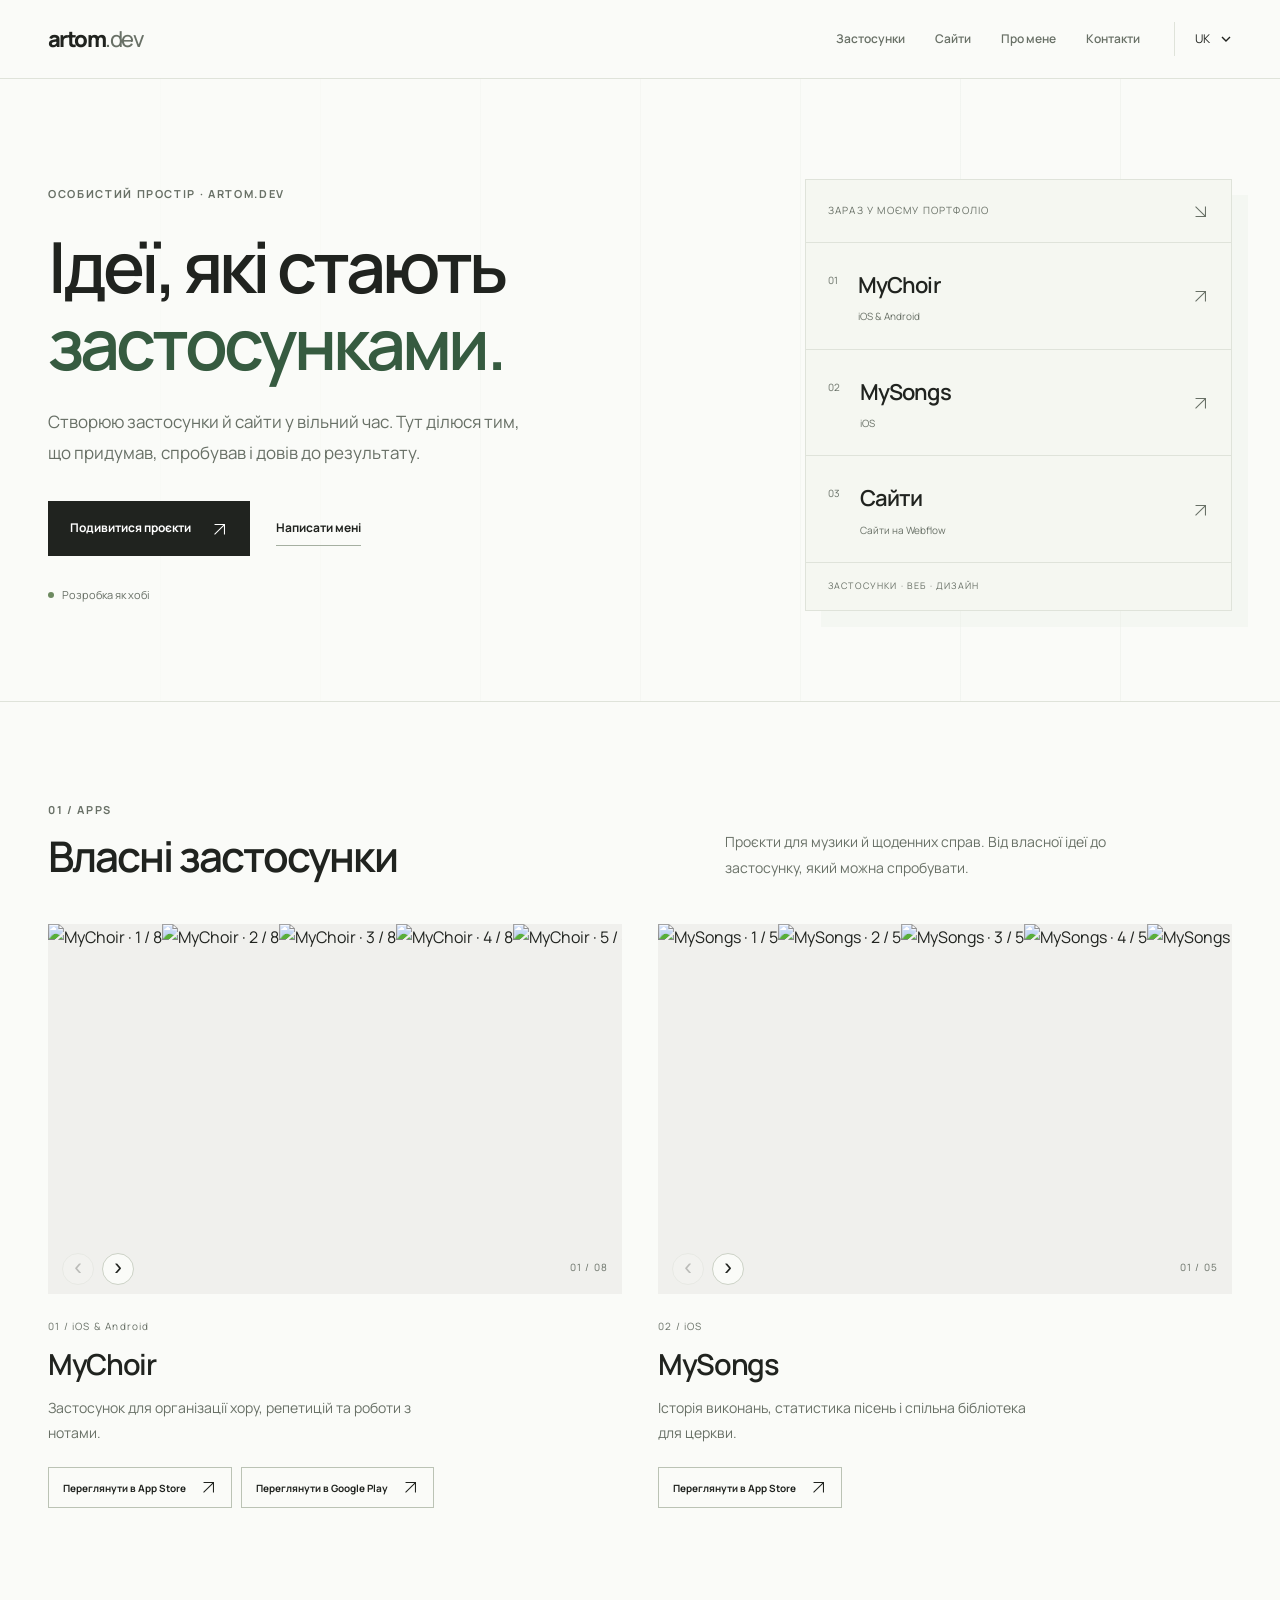
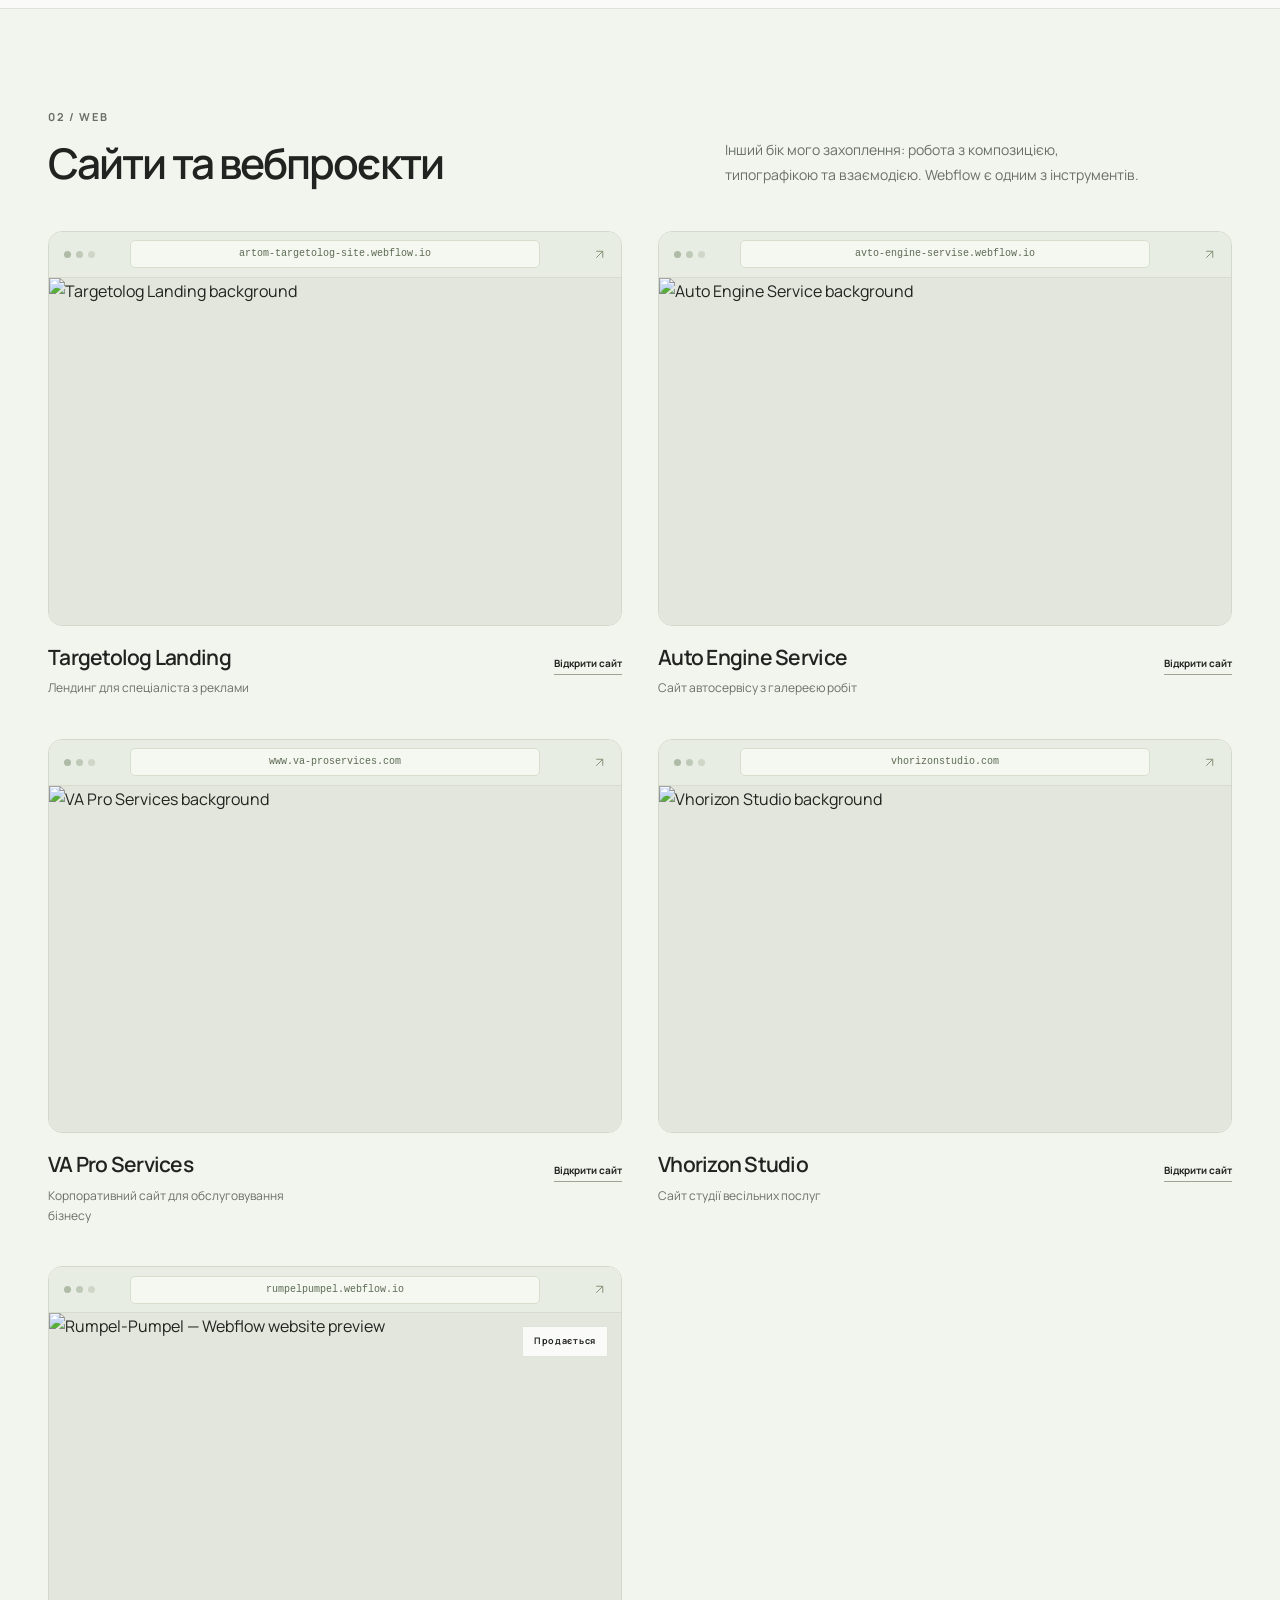
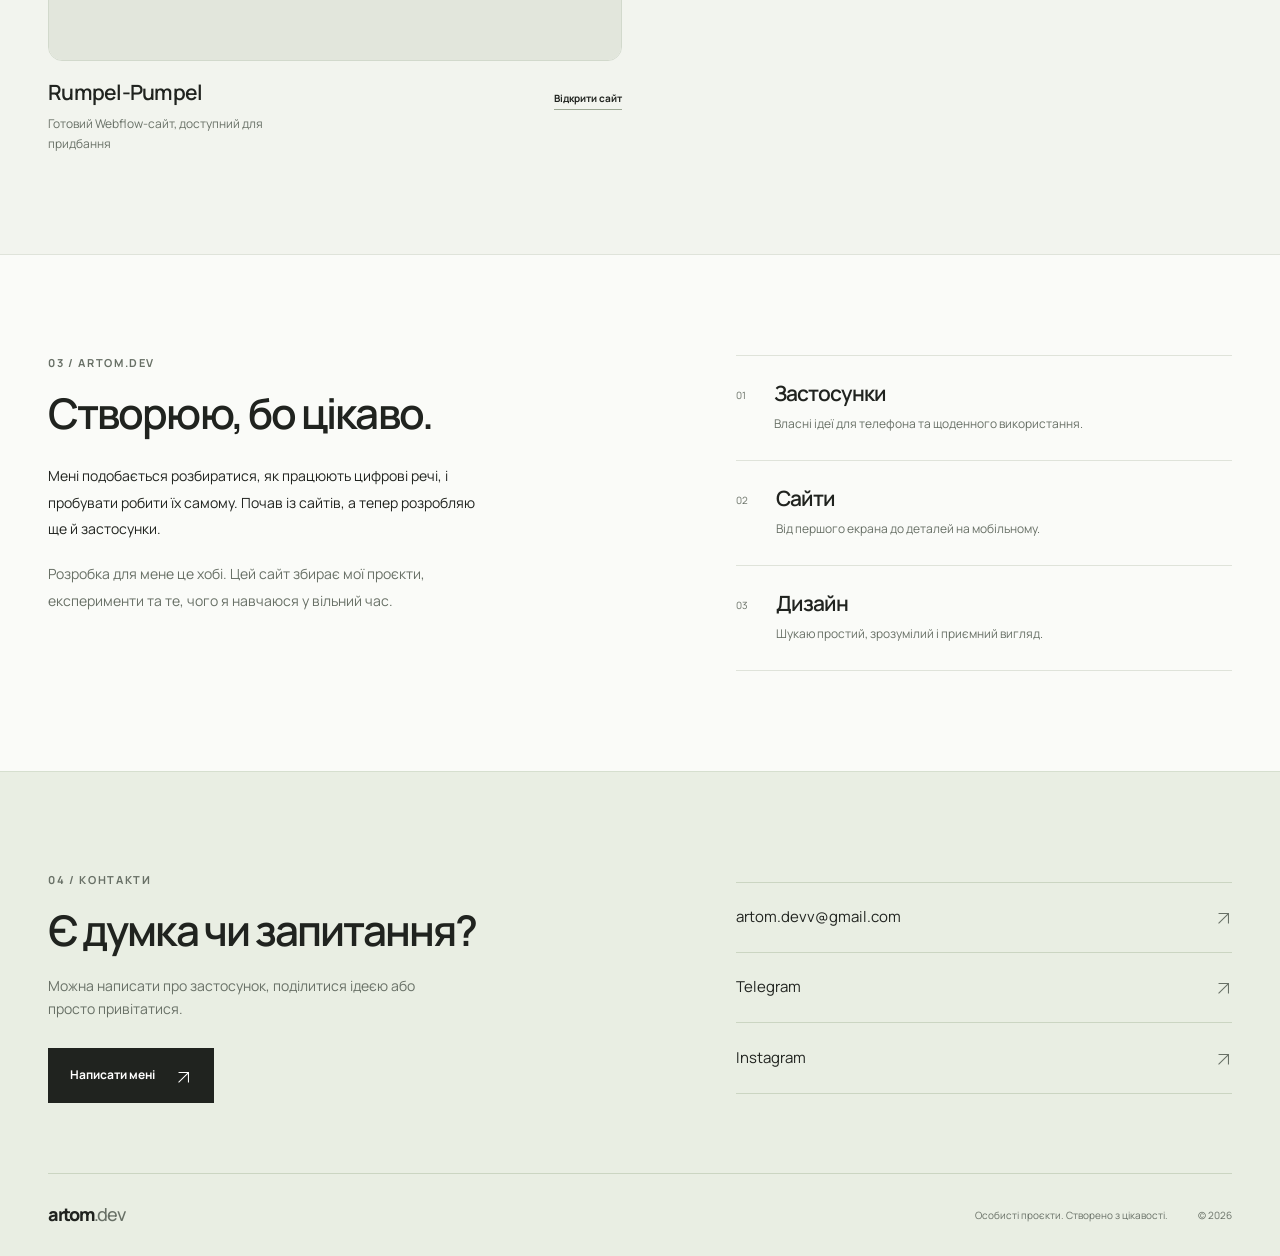
==== commit 70b6ad7b: "Add browser-style project frames and accessible motion" ====
--- a/index.html
+++ b/index.html
@@ -5,7 +5,7 @@
 <title>artom.dev | Застосунки, сайти та власні проєкти</title><meta name="description" content="Особисті проєкти artom.dev: MyChoir, MySongs та сайти. Розробка як хобі, від цікавості до власного застосунку.">
 <link rel="preconnect" href="https://fonts.googleapis.com"><link rel="preconnect" href="https://fonts.gstatic.com" crossorigin>
 <link href="https://fonts.googleapis.com/css2?family=Manrope:wght@400;500;600;700;800&display=swap" rel="stylesheet">
-<link rel="stylesheet" href="assets/css/styles.css?v=20261108-personal-v2">
+<link rel="stylesheet" href="assets/css/styles.css?v=20261108-personal">
 <link rel="alternate" hreflang="uk" href="./index.html"><link rel="alternate" hreflang="en" href="./en.html"><link rel="alternate" hreflang="de" href="./de.html"><link rel="alternate" hreflang="x-default" href="./en.html">
 <link rel="canonical" href="https://artom-sites.github.io/artom.dev/">
 </head>
@@ -38,7 +38,7 @@
           <div class="cases-grid">
             <!-- Case 1 -->
             <article class="case">
-              <div class="bg"><img src="img/targetolog.png" alt="Targetolog Landing background"/></div>
+              <div class="browser-frame"><div class="browser-bar"><span class="browser-dots" aria-hidden="true"><i></i><i></i><i></i></span><a class="browser-address" href="https://artom-targetolog-site.webflow.io/" target="_blank" rel="noopener noreferrer" title="artom-targetolog-site.webflow.io">artom-targetolog-site.webflow.io</a><span class="browser-bar-end" aria-hidden="true"><svg viewBox="0 0 16 16" fill="none" stroke="currentColor" stroke-width="1.2"><path d="M4 12 12 4M4 4h8v8"/></svg></span></div><div class="bg"><img src="img/targetolog.png" alt="Targetolog Landing background"/></div></div>
               <div class="content">
                 <div>
                   <h3 class="font-title type-h3">Targetolog Landing</h3>
@@ -52,7 +52,7 @@
             </article>
             <!-- Case 2 -->
             <article class="case">
-              <div class="bg"><img src="img/avto-servis.png" alt="Auto Engine Service background"/></div>
+              <div class="browser-frame"><div class="browser-bar"><span class="browser-dots" aria-hidden="true"><i></i><i></i><i></i></span><a class="browser-address" href="https://avto-engine-servise.webflow.io/" target="_blank" rel="noopener noreferrer" title="avto-engine-servise.webflow.io">avto-engine-servise.webflow.io</a><span class="browser-bar-end" aria-hidden="true"><svg viewBox="0 0 16 16" fill="none" stroke="currentColor" stroke-width="1.2"><path d="M4 12 12 4M4 4h8v8"/></svg></span></div><div class="bg"><img src="img/avto-servis.png" alt="Auto Engine Service background"/></div></div>
               <div class="content">
                 <div>
                   <h3 class="font-title type-h3">Auto Engine Service</h3>
@@ -66,7 +66,7 @@
             </article>
             <!-- Case 3 -->
             <article class="case">
-              <div class="bg"><img src="img/va-pro-services.png" alt="VA Pro Services background"/></div>
+              <div class="browser-frame"><div class="browser-bar"><span class="browser-dots" aria-hidden="true"><i></i><i></i><i></i></span><a class="browser-address" href="https://www.va-proservices.com/" target="_blank" rel="noopener noreferrer" title="www.va-proservices.com">www.va-proservices.com</a><span class="browser-bar-end" aria-hidden="true"><svg viewBox="0 0 16 16" fill="none" stroke="currentColor" stroke-width="1.2"><path d="M4 12 12 4M4 4h8v8"/></svg></span></div><div class="bg"><img src="img/va-pro-services.png" alt="VA Pro Services background"/></div></div>
               <div class="content">
                 <div>
                   <h3 class="font-title type-h3">VA Pro Services</h3>
@@ -80,7 +80,7 @@
             </article>
             <!-- Case 4 -->
             <article class="case">
-              <div class="bg"><img src="img/wedding.png" alt="Vhorizon Studio background"/></div>
+              <div class="browser-frame"><div class="browser-bar"><span class="browser-dots" aria-hidden="true"><i></i><i></i><i></i></span><a class="browser-address" href="http://vhorizonstudio.com" target="_blank" rel="noopener noreferrer" title="vhorizonstudio.com">vhorizonstudio.com</a><span class="browser-bar-end" aria-hidden="true"><svg viewBox="0 0 16 16" fill="none" stroke="currentColor" stroke-width="1.2"><path d="M4 12 12 4M4 4h8v8"/></svg></span></div><div class="bg"><img src="img/wedding.png" alt="Vhorizon Studio background"/></div></div>
               <div class="content">
                 <div>
                   <h3 class="font-title type-h3">Vhorizon Studio</h3>
@@ -94,7 +94,7 @@
             </article>
             <!-- Rumpel-Pumpel: Webflow project available for purchase -->
             <article class="case case--for-sale">
-              <div class="bg"><img src="img/rumpel-pumpel.webp" alt="Rumpel-Pumpel — Webflow website preview" loading="lazy" decoding="async"/></div>
+              <div class="browser-frame"><div class="browser-bar"><span class="browser-dots" aria-hidden="true"><i></i><i></i><i></i></span><a class="browser-address" href="https://rumpelpumpel.webflow.io/" target="_blank" rel="noopener noreferrer" title="rumpelpumpel.webflow.io">rumpelpumpel.webflow.io</a><span class="browser-bar-end" aria-hidden="true"><svg viewBox="0 0 16 16" fill="none" stroke="currentColor" stroke-width="1.2"><path d="M4 12 12 4M4 4h8v8"/></svg></span></div><div class="bg"><img src="img/rumpel-pumpel.webp" alt="Rumpel-Pumpel — Webflow website preview" loading="lazy" decoding="async"/></div></div>
               <span class="case-sale-badge">Продається</span>
               <div class="content">
                 <div>
@@ -180,4 +180,14 @@
 })();
 </script>
 
+<script>
+(function(){
+  const cards=document.querySelectorAll('.case');
+  const motion=window.matchMedia('(prefers-reduced-motion: reduce)');
+  if(motion.matches||!('IntersectionObserver' in window))return;
+  const observer=new IntersectionObserver(entries=>{entries.forEach(entry=>{if(entry.isIntersecting){entry.target.classList.add('is-revealed');observer.unobserve(entry.target);}});},{threshold:0.12});
+  cards.forEach((card,index)=>{card.style.setProperty('--reveal-delay',(index%2)*90+'ms');card.classList.add('reveal-ready');observer.observe(card);});
+  motion.addEventListener('change',event=>{if(event.matches){observer.disconnect();cards.forEach(card=>card.classList.add('is-revealed'));}});
+})();
+</script>
 </body></html>
--- a/assets/css/styles.css
+++ b/assets/css/styles.css
@@ -119,3 +119,17 @@
 @media(prefers-reduced-motion:reduce){html,.product-carousel-track{scroll-behavior:auto}*,*::before,*::after{transition:none!important;animation:none!important}}
 
 .icon-arrow{display:inline-block;width:17px;height:17px;vertical-align:middle;flex-shrink:0}.icon-arrow-down{transform:rotate(90deg)}.icon-chevron{display:block;width:12px;height:8px}.product-feature{scroll-margin-top:110px}
+
+/* Quiet browser chrome for website previews. */
+.browser-frame{overflow:hidden;border:1px solid #d2d9cc;border-radius:14px;background:var(--paper);transition:transform .45s cubic-bezier(.2,.7,.2,1),box-shadow .45s,border-color .3s}
+.browser-bar{height:46px;display:grid;grid-template-columns:56px minmax(0,1fr) 56px;align-items:center;gap:10px;padding:0 15px;background:#e8ede3;border-bottom:1px solid #d6ddcf}
+.browser-dots{display:flex;gap:5px}.browser-dots i{width:7px;height:7px;background:#aebba6;border-radius:50%}.browser-dots i:nth-child(2){opacity:.7}.browser-dots i:nth-child(3){opacity:.45}
+.browser-address{display:block;min-width:0;overflow:hidden;text-overflow:ellipsis;white-space:nowrap;text-align:center;font-family:ui-monospace,SFMono-Regular,Consolas,monospace;font-size:10px;line-height:26px;padding:0 10px;border:1px solid #d6dece;border-radius:5px;background:#f5f7f1;color:#5c6b54;transition:background .2s,color .2s}
+.browser-address:hover{background:#fff;color:var(--ink)}.browser-address:focus-visible{outline:2px solid var(--accent);outline-offset:2px}
+.browser-bar-end{display:flex;justify-content:flex-end;color:#819076}.browser-bar-end svg{width:13px;height:13px}
+.case .browser-frame .bg{border:0}.case-sale-badge{top:60px}
+.case.reveal-ready{opacity:0;transform:translateY(22px);transition:opacity .65s ease var(--reveal-delay,0ms),transform .65s cubic-bezier(.2,.7,.2,1) var(--reveal-delay,0ms)}
+.case.reveal-ready.is-revealed{opacity:1;transform:none}
+@media(hover:hover) and (pointer:fine){.case:hover .browser-frame{transform:translateY(-5px);box-shadow:0 16px 30px -18px #3b4f3a55;border-color:#aab99f}.case:hover .bg img{transform:scale(1.035)}}
+@media(max-width:760px){.browser-bar{height:40px;grid-template-columns:35px minmax(0,1fr) 18px;gap:8px;padding:0 11px}.browser-dots{gap:4px}.browser-dots i{width:6px;height:6px}.browser-address{font-size:9px;line-height:24px;padding:0 7px}.browser-frame{border-radius:11px}.case-sale-badge{top:52px}}
+@media(prefers-reduced-motion:reduce){.case.reveal-ready{opacity:1;transform:none;transition:none}.case:hover .browser-frame,.case:hover .bg img{transform:none}.browser-frame,.browser-address{transition:none}}
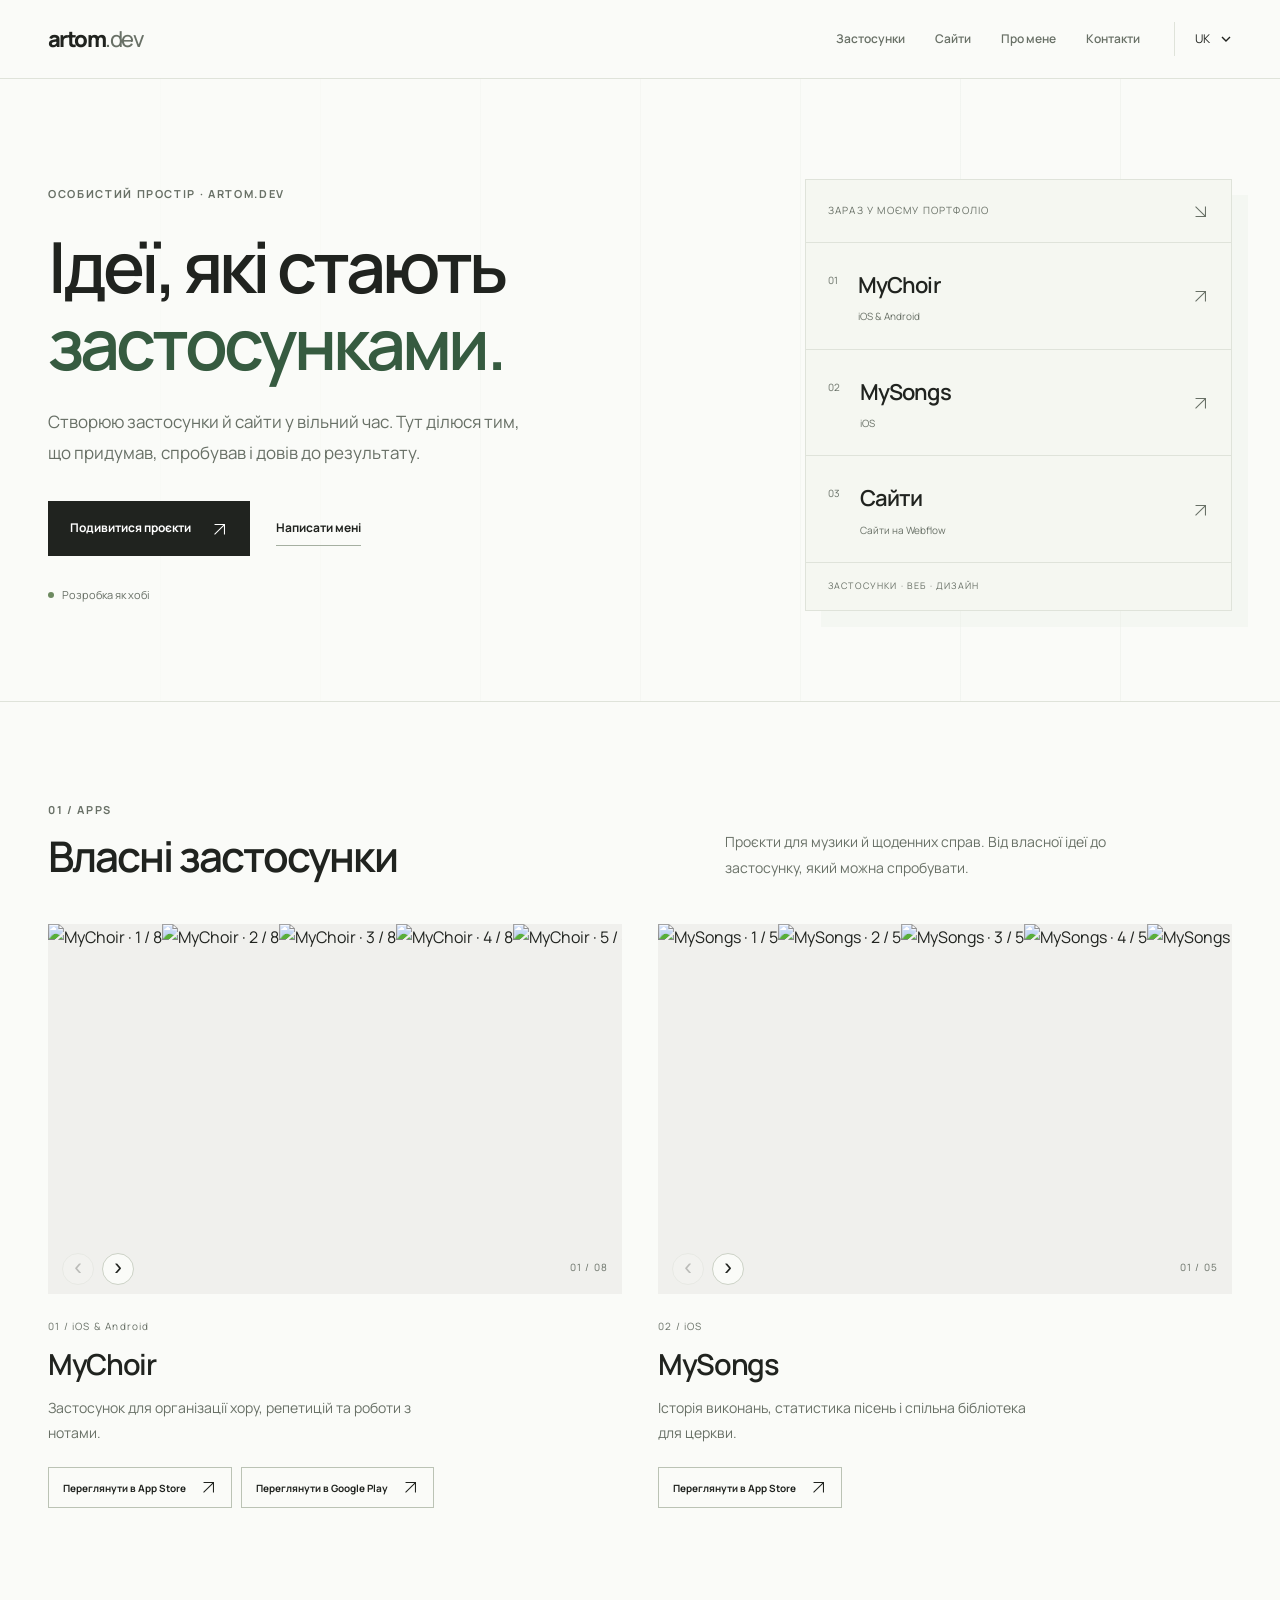
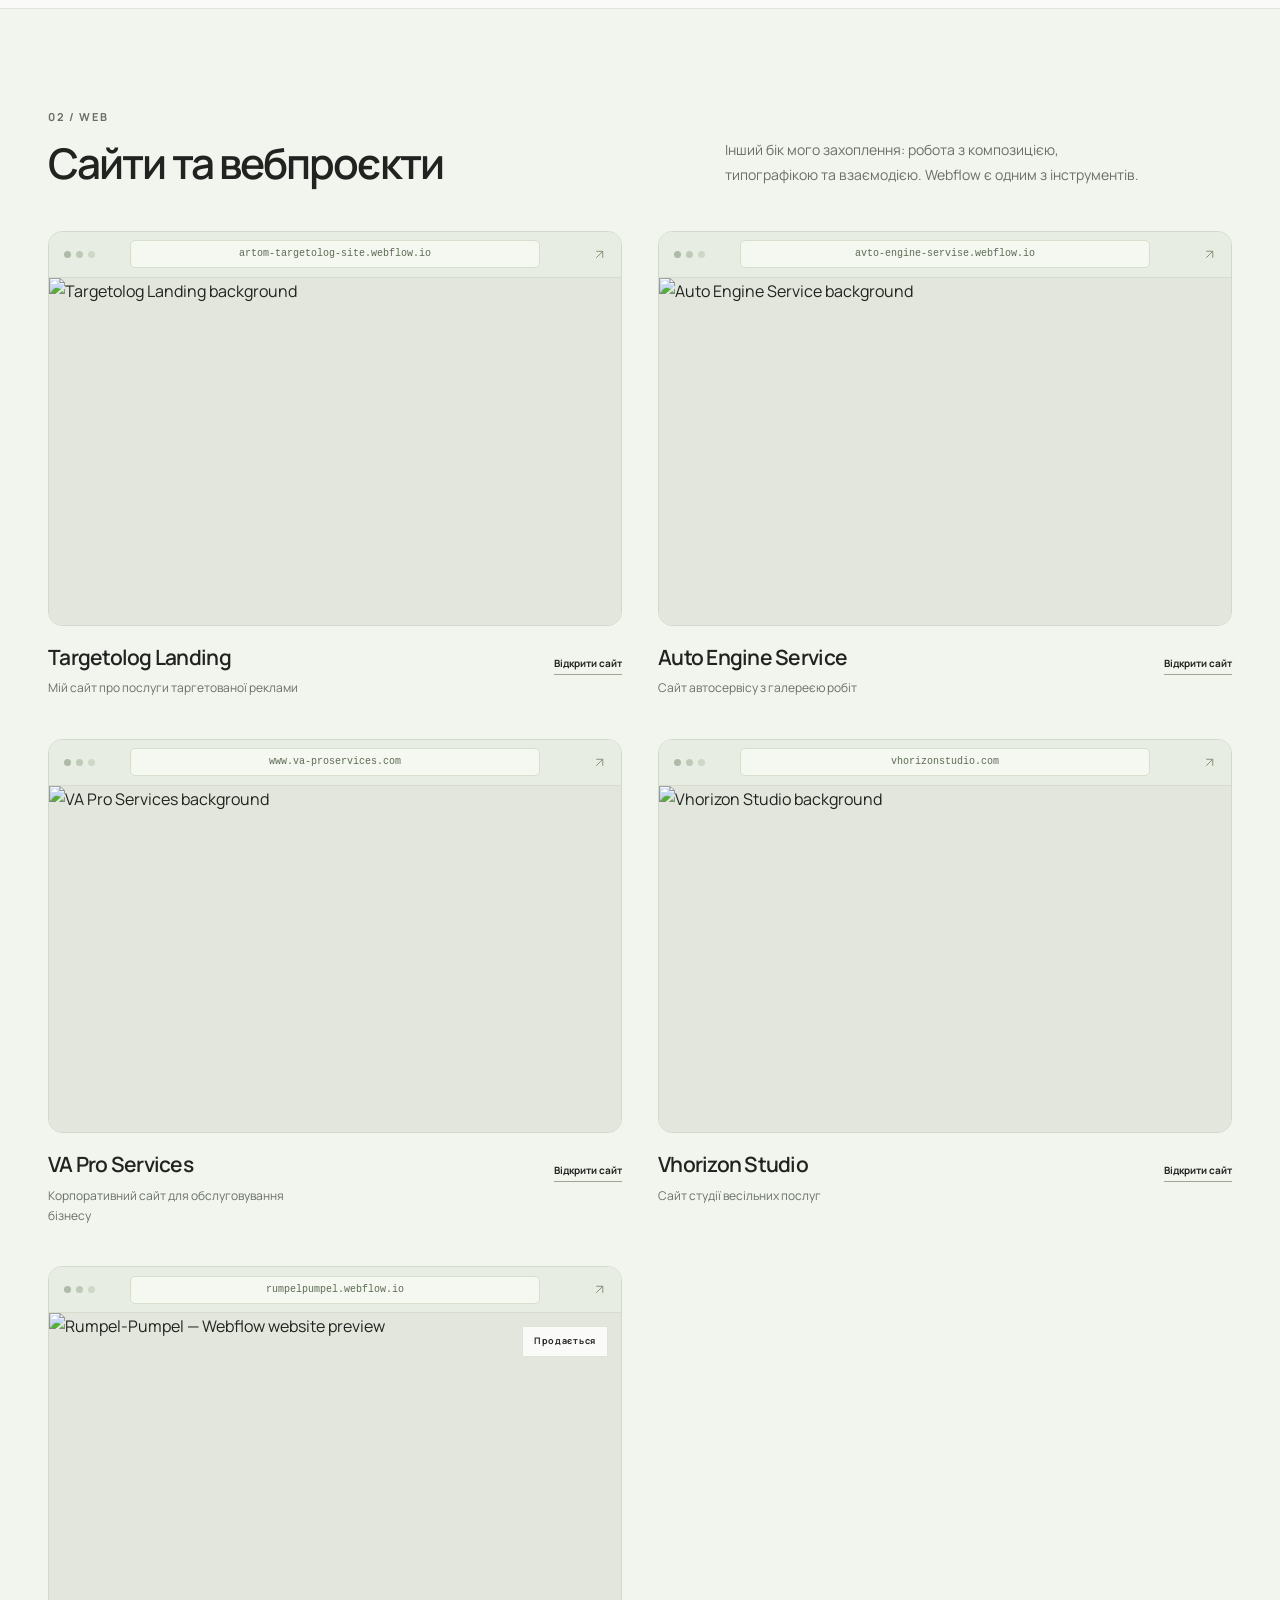
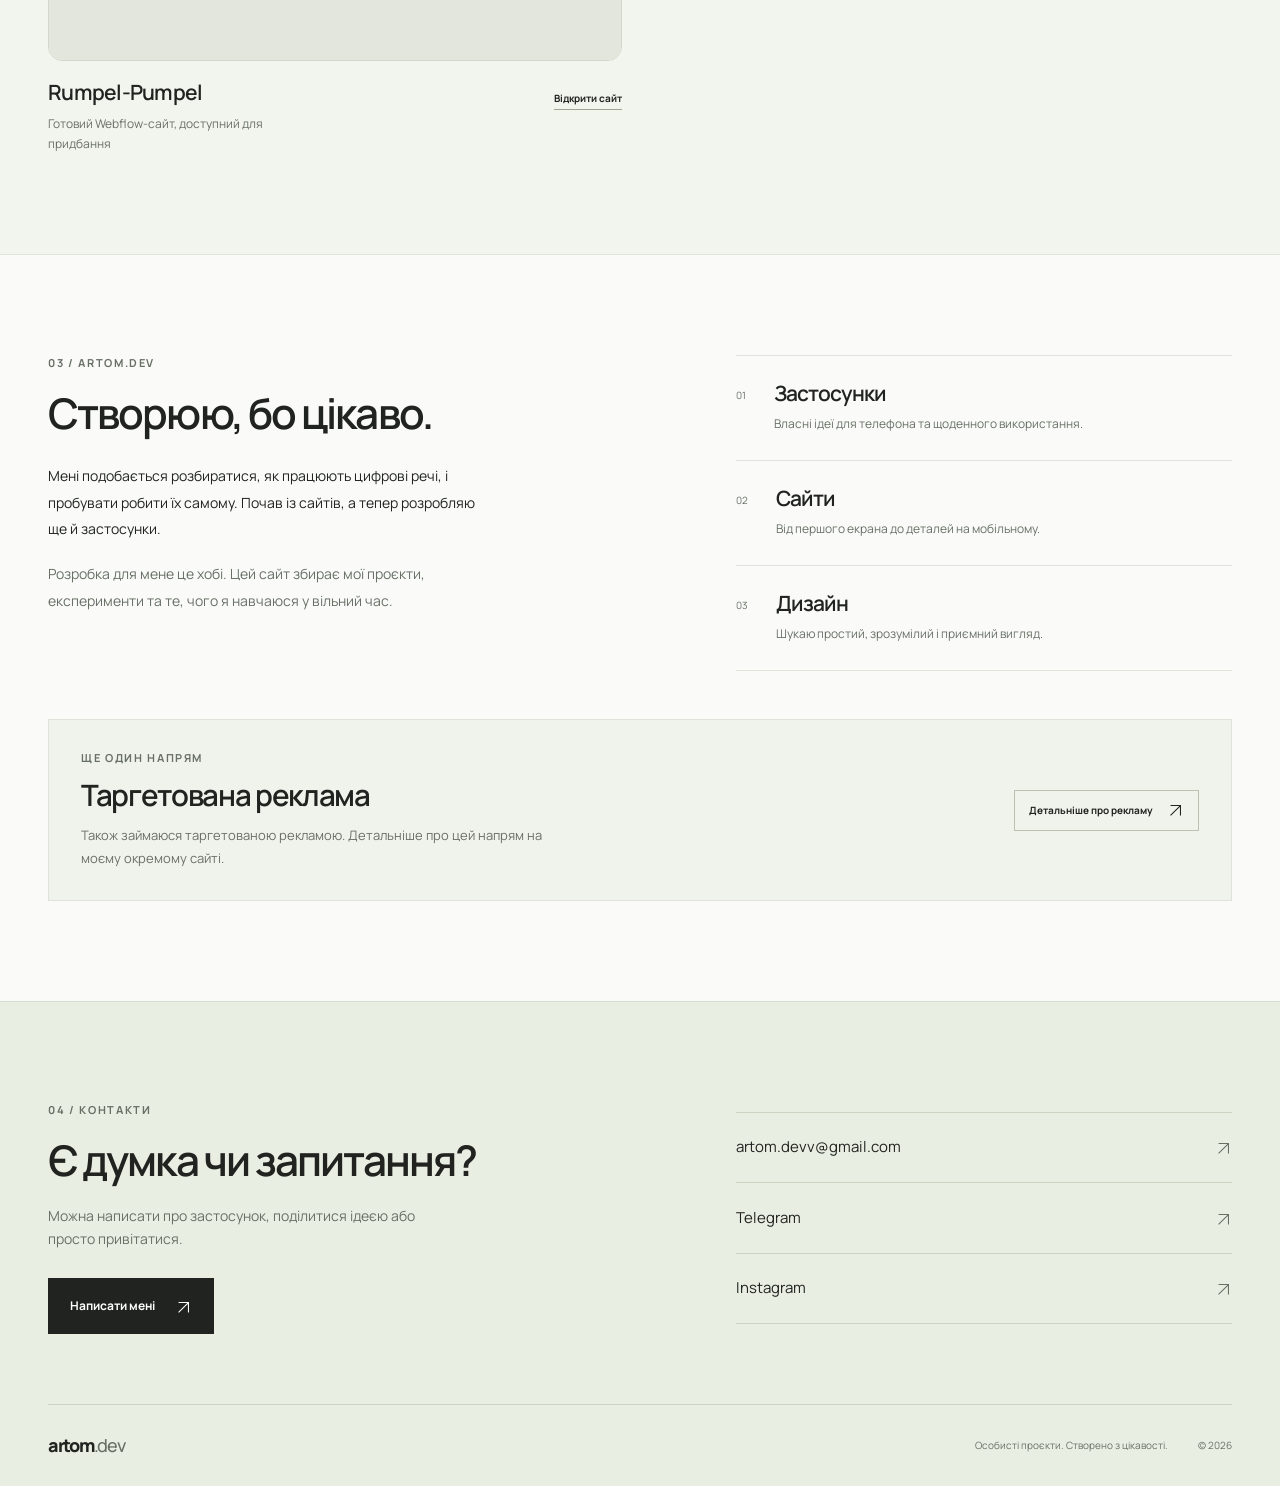
==== commit b0c9ff02: "Add targeted advertising block to portfolio in all languages" ====
--- a/index.html
+++ b/index.html
@@ -5,9 +5,30 @@
 <title>artom.dev | Застосунки, сайти та власні проєкти</title><meta name="description" content="Особисті проєкти artom.dev: MyChoir, MySongs та сайти. Розробка як хобі, від цікавості до власного застосунку.">
 <link rel="preconnect" href="https://fonts.googleapis.com"><link rel="preconnect" href="https://fonts.gstatic.com" crossorigin>
 <link href="https://fonts.googleapis.com/css2?family=Manrope:wght@400;500;600;700;800&display=swap" rel="stylesheet">
-<link rel="stylesheet" href="assets/css/styles.css?v=20261108-personal">
+<link rel="stylesheet" href="assets/css/styles.css?v=20261110-advertising">
 <link rel="alternate" hreflang="uk" href="./index.html"><link rel="alternate" hreflang="en" href="./en.html"><link rel="alternate" hreflang="de" href="./de.html"><link rel="alternate" hreflang="x-default" href="./en.html">
-<link rel="canonical" href="https://artom-sites.github.io/artom.dev/">
+<link rel="canonical" href="https://artom-dev.github.io/">
+
+<link rel="icon" href="/favicon.ico?v=20261108">
+<link rel="icon" type="image/png" sizes="512x512" href="/site-icon.png?v=20261108">
+<link rel="apple-touch-icon" sizes="180x180" href="/apple-touch-icon.png?v=20261108">
+<meta name="theme-color" content="#e6efdf">
+<meta property="og:type" content="website">
+<meta property="og:site_name" content="artom.dev">
+<meta property="og:locale" content="uk_UA">
+<meta property="og:title" content="artom.dev | Застосунки, сайти та власні проєкти">
+<meta property="og:description" content="Особисті проєкти artom.dev: MyChoir, MySongs та сайти. Розробка як хобі, від цікавості до власного застосунку.">
+<meta property="og:url" content="https://artom-dev.github.io/">
+<meta property="og:image" content="https://artom-dev.github.io/social-preview.png?v=20261108">
+<meta property="og:image:secure_url" content="https://artom-dev.github.io/social-preview.png?v=20261108">
+<meta property="og:image:type" content="image/png">
+<meta property="og:image:width" content="1200">
+<meta property="og:image:height" content="630">
+<meta property="og:image:alt" content="artom.dev — MyChoir, MySongs, Web">
+<meta name="twitter:card" content="summary_large_image">
+<meta name="twitter:title" content="artom.dev | Застосунки, сайти та власні проєкти">
+<meta name="twitter:description" content="Особисті проєкти artom.dev: MyChoir, MySongs та сайти. Розробка як хобі, від цікавості до власного застосунку.">
+<meta name="twitter:image" content="https://artom-dev.github.io/social-preview.png?v=20261108">
 </head>
 <body>
 <a class="skip-link" href="#main">До основного вмісту</a>
@@ -42,7 +63,7 @@
               <div class="content">
                 <div>
                   <h3 class="font-title type-h3">Targetolog Landing</h3>
-                  <p class="type-body">Лендинг для спеціаліста з реклами</p>
+                  <p class="type-body">Мій сайт про послуги таргетованої реклами</p>
                 </div>
                 <div class="actions">
                   <a class="btn-black" href="https://artom-targetolog-site.webflow.io/" target="_blank" rel="noopener noreferrer">Відкрити сайт</a>
@@ -110,7 +131,7 @@
           </div>
         </div>
       </section>
-<section id="about" class="section about-section"><div class="container about-grid"><div><div class="eyebrow">03 / ARTOM.DEV</div><h2>Створюю, бо цікаво.</h2><p class="about-intro">Мені подобається розбиратися, як працюють цифрові речі, і пробувати робити їх самому. Почав із сайтів, а тепер розробляю ще й застосунки.</p><p>Розробка для мене це хобі. Цей сайт збирає мої проєкти, експерименти та те, чого я навчаюся у вільний час.</p></div><div class="interests"><div class="interest"><span class="interest-number">01</span><div><h3>Застосунки</h3><p>Власні ідеї для телефона та щоденного використання.</p></div></div><div class="interest"><span class="interest-number">02</span><div><h3>Сайти</h3><p>Від першого екрана до деталей на мобільному.</p></div></div><div class="interest"><span class="interest-number">03</span><div><h3>Дизайн</h3><p>Шукаю простий, зрозумілий і приємний вигляд.</p></div></div></div></div></section>
+<section id="about" class="section about-section"><div class="container about-grid"><div><div class="eyebrow">03 / ARTOM.DEV</div><h2>Створюю, бо цікаво.</h2><p class="about-intro">Мені подобається розбиратися, як працюють цифрові речі, і пробувати робити їх самому. Почав із сайтів, а тепер розробляю ще й застосунки.</p><p>Розробка для мене це хобі. Цей сайт збирає мої проєкти, експерименти та те, чого я навчаюся у вільний час.</p></div><div class="interests"><div class="interest"><span class="interest-number">01</span><div><h3>Застосунки</h3><p>Власні ідеї для телефона та щоденного використання.</p></div></div><div class="interest"><span class="interest-number">02</span><div><h3>Сайти</h3><p>Від першого екрана до деталей на мобільному.</p></div></div><div class="interest"><span class="interest-number">03</span><div><h3>Дизайн</h3><p>Шукаю простий, зрозумілий і приємний вигляд.</p></div></div></div></div><div class="container"><aside id="advertising" class="advertising-note" aria-labelledby="advertising-title"><div><div class="eyebrow">Ще один напрям</div><h3 id="advertising-title">Таргетована реклама</h3><p>Також займаюся таргетованою рекламою. Детальніше про цей напрям на моєму окремому сайті.</p></div><a class="btn-black" href="https://artom-targetolog-site.webflow.io/" target="_blank" rel="noopener noreferrer">Детальніше про рекламу <svg class="icon-arrow" viewBox="0 0 24 24" fill="none" stroke="currentColor" stroke-width="1.5" aria-hidden="true"><path d="M5 19 19 5M5 5h14v14"/></svg></a></aside></div></section>
 <section id="contacts" class="section"><div class="container"><div class="contact-grid"><div><div class="eyebrow">04 / КОНТАКТИ</div><h2>Є думка чи запитання?</h2><p>Можна написати про застосунок, поділитися ідеєю або просто привітатися.</p><a class="btn-primary" href="https://t.me/artom_dev" target="_blank" rel="noopener noreferrer">Написати мені <span aria-hidden="true"><svg class="icon-arrow" viewBox="0 0 24 24" fill="none" stroke="currentColor" stroke-width="1.5" aria-hidden="true"><path d="M5 19 19 5M5 5h14v14"/></svg></span></a></div><div class="contacts-links"><a href="mailto:artom.devv@gmail.com" class="contact-a">artom.devv@gmail.com <span aria-hidden="true"><svg class="icon-arrow" viewBox="0 0 24 24" fill="none" stroke="currentColor" stroke-width="1.5" aria-hidden="true"><path d="M5 19 19 5M5 5h14v14"/></svg></span></a><a href="https://t.me/artom_dev" target="_blank" rel="noopener noreferrer" class="contact-a">Telegram <span aria-hidden="true"><svg class="icon-arrow" viewBox="0 0 24 24" fill="none" stroke="currentColor" stroke-width="1.5" aria-hidden="true"><path d="M5 19 19 5M5 5h14v14"/></svg></span></a><a href="https://instagram.com/artom.dev" target="_blank" rel="noopener noreferrer" class="contact-a">Instagram <span aria-hidden="true"><svg class="icon-arrow" viewBox="0 0 24 24" fill="none" stroke="currentColor" stroke-width="1.5" aria-hidden="true"><path d="M5 19 19 5M5 5h14v14"/></svg></span></a></div></div><footer class="site-footer"><a class="brand" href="#hero">artom<span>.dev</span></a><span>Особисті проєкти. Створено з цікавості.</span><span>© 2026</span></footer></div></section>
 </main>
 
@@ -191,3 +212,4 @@
 })();
 </script>
 </body></html>
+
--- a/assets/css/styles.css
+++ b/assets/css/styles.css
@@ -133,3 +133,10 @@
 @media(hover:hover) and (pointer:fine){.case:hover .browser-frame{transform:translateY(-5px);box-shadow:0 16px 30px -18px #3b4f3a55;border-color:#aab99f}.case:hover .bg img{transform:scale(1.035)}}
 @media(max-width:760px){.browser-bar{height:40px;grid-template-columns:35px minmax(0,1fr) 18px;gap:8px;padding:0 11px}.browser-dots{gap:4px}.browser-dots i{width:6px;height:6px}.browser-address{font-size:9px;line-height:24px;padding:0 7px}.browser-frame{border-radius:11px}.case-sale-badge{top:52px}}
 @media(prefers-reduced-motion:reduce){.case.reveal-ready{opacity:1;transform:none;transition:none}.case:hover .browser-frame,.case:hover .bg img{transform:none}.browser-frame,.browser-address{transition:none}}
+
+/* A secondary service, kept within the personal portfolio's quiet visual language. */
+.advertising-note{display:flex;align-items:center;justify-content:space-between;gap:36px;margin-top:48px;padding:30px 32px;border:1px solid var(--line);background:var(--soft);scroll-margin-top:110px}
+.advertising-note h3{font-size:clamp(23px,2.3vw,30px);margin:12px 0}
+.advertising-note p{font-size:13px;line-height:1.8;max-width:62ch}
+.advertising-note>.btn-black{flex-shrink:0}
+@media(max-width:760px){.advertising-note{align-items:flex-start;flex-direction:column;gap:22px;margin-top:32px;padding:24px}.advertising-note>.btn-black{max-width:100%}}
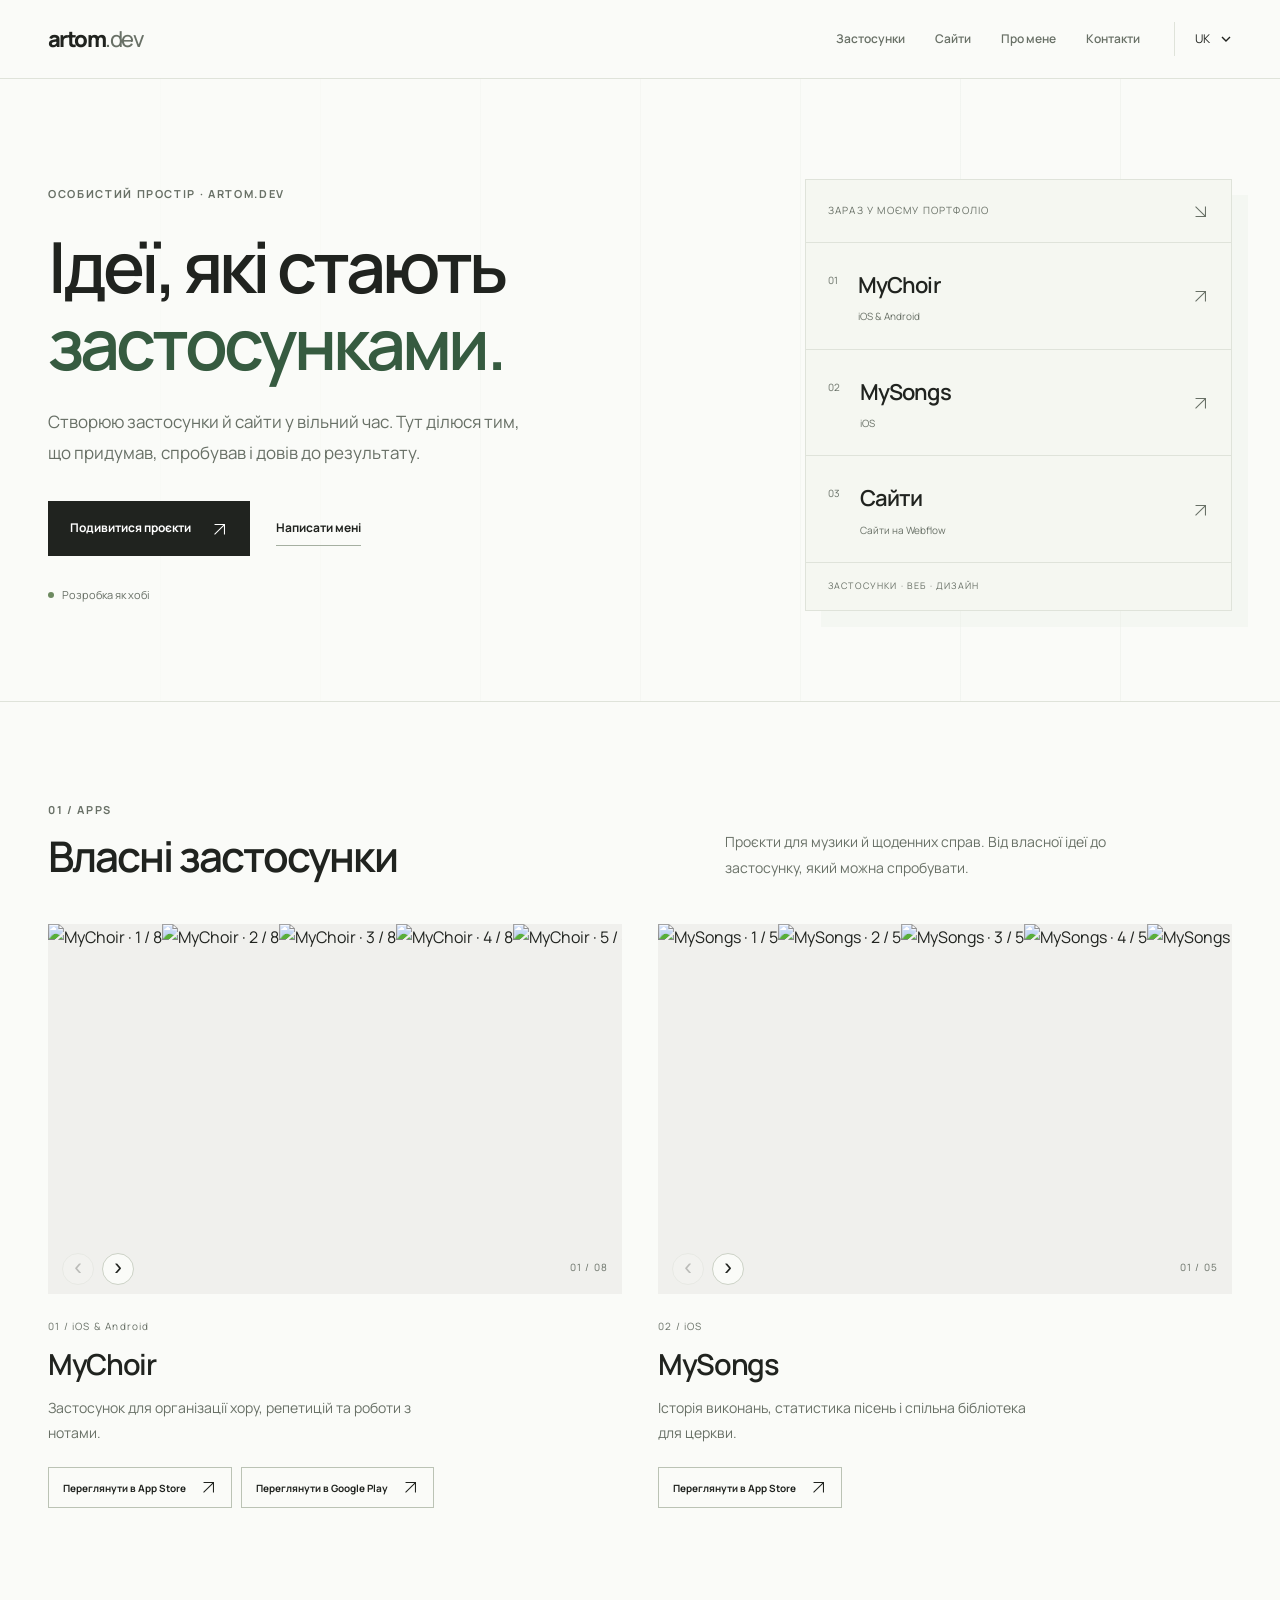
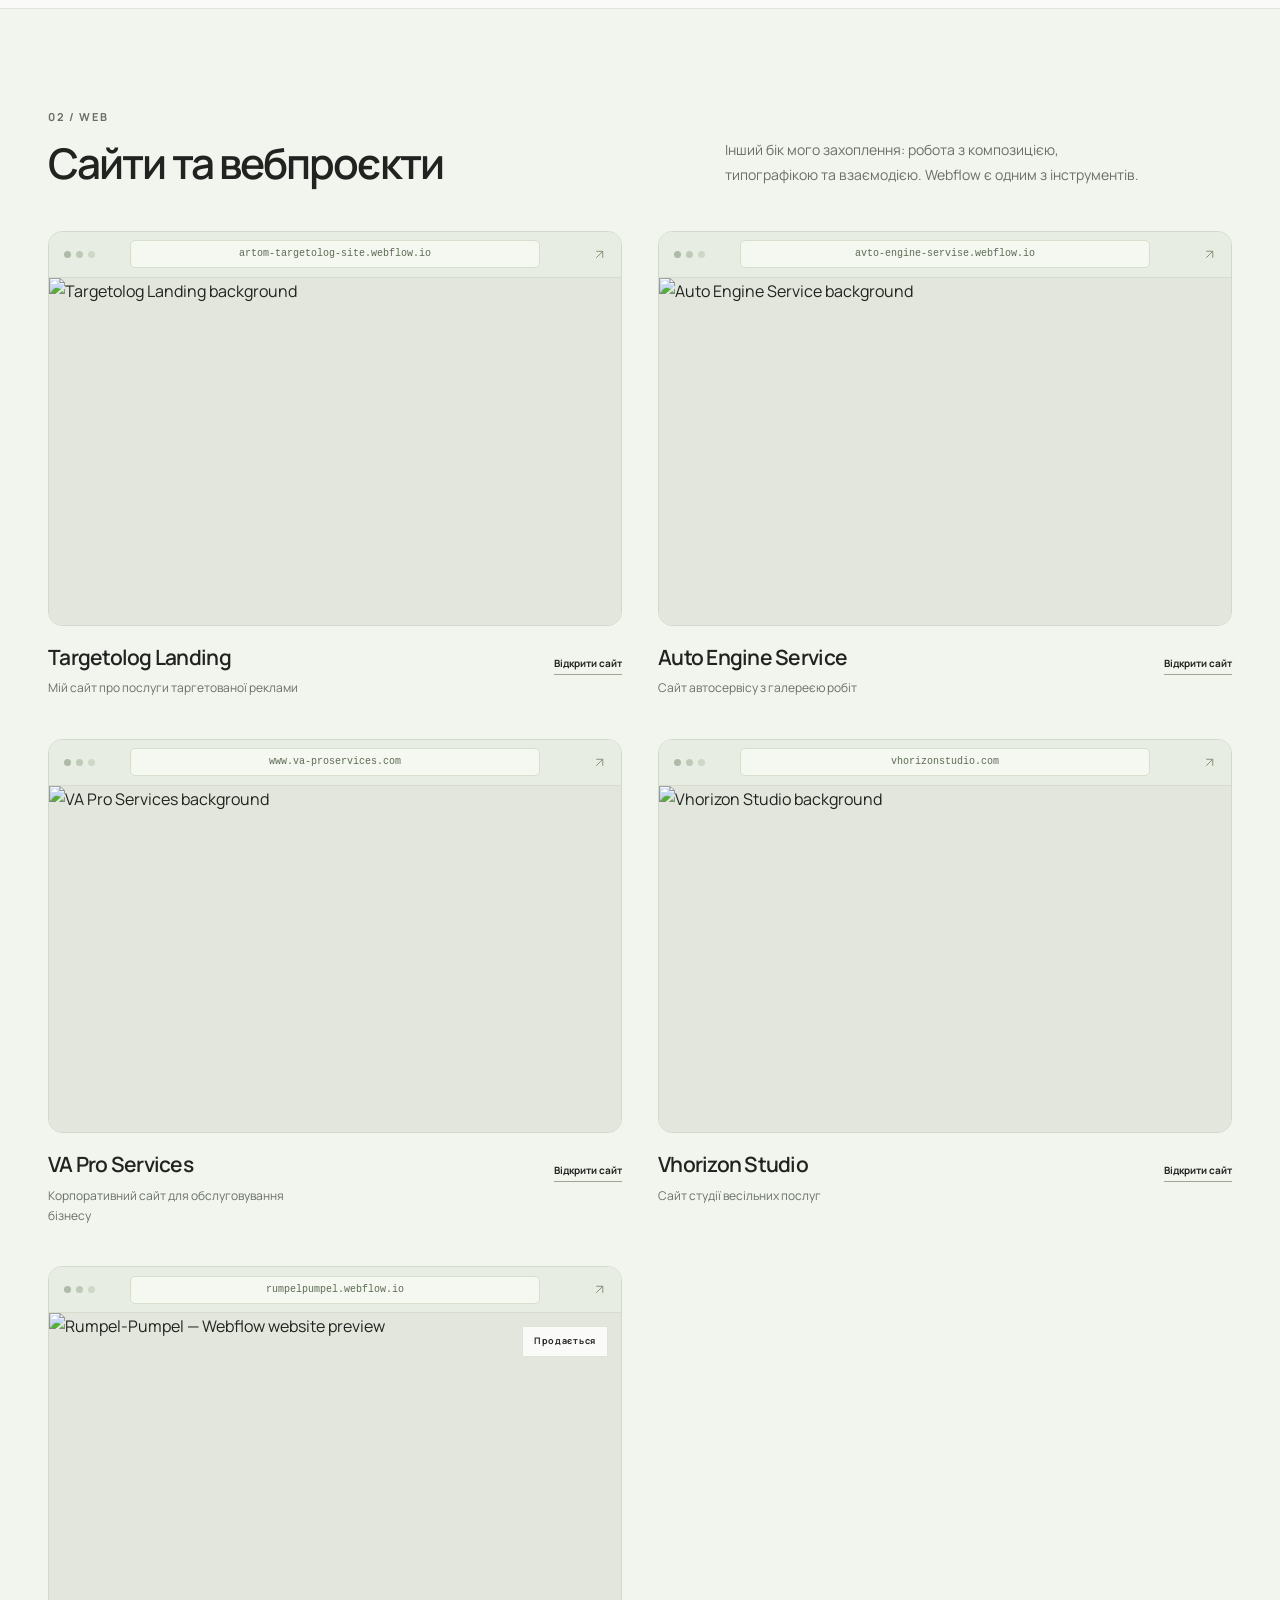
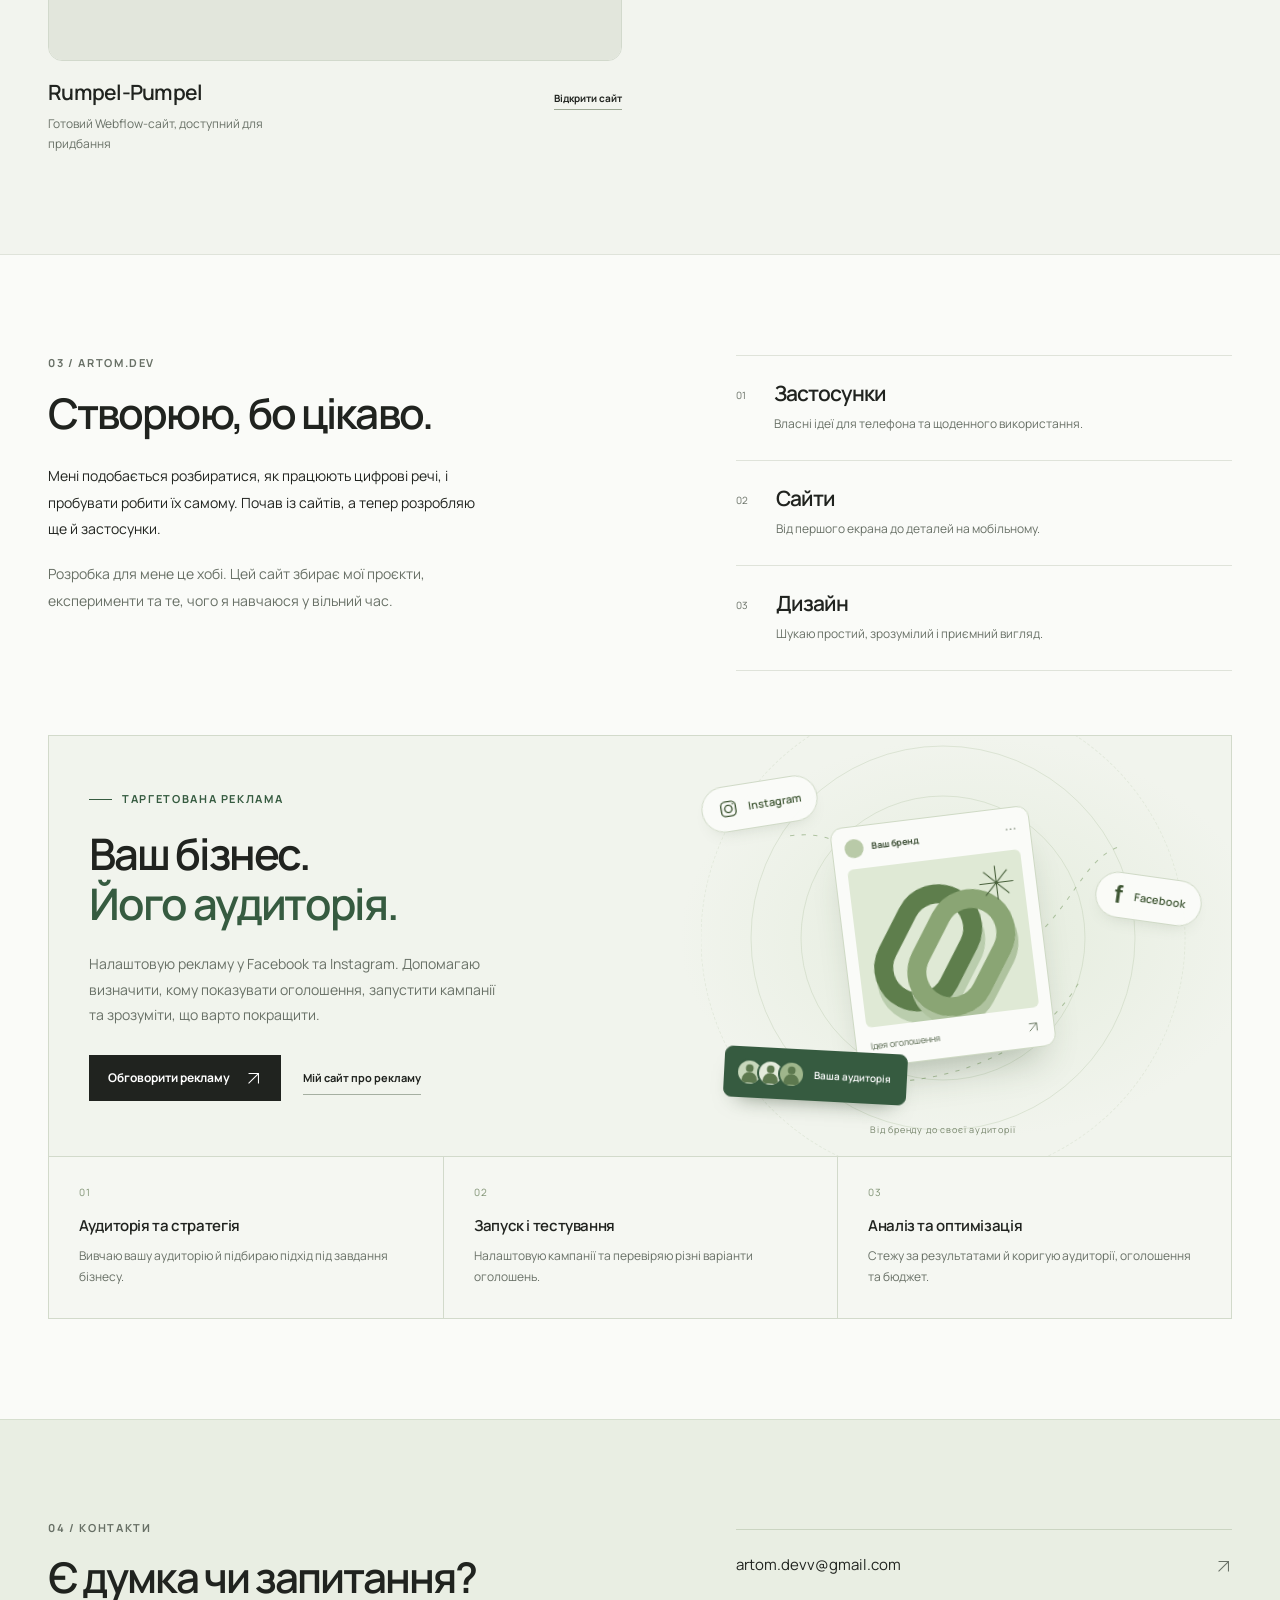
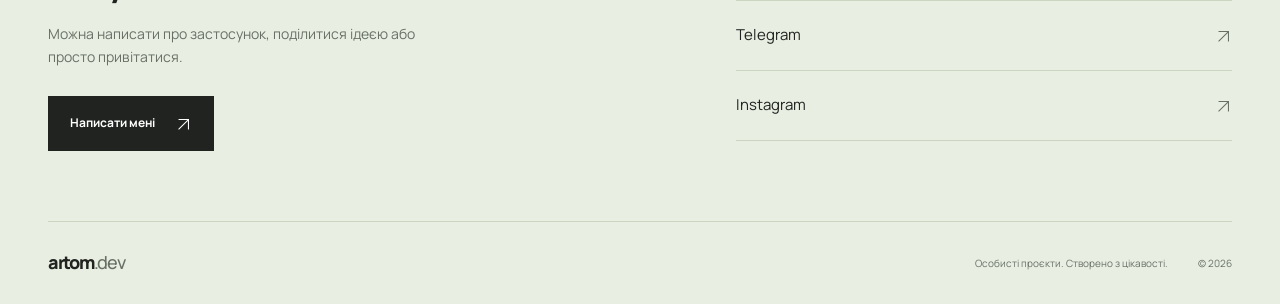
==== commit d612128e: "Create animated advertising showcase with service details" ====
--- a/index.html
+++ b/index.html
@@ -5,7 +5,7 @@
 <title>artom.dev | Застосунки, сайти та власні проєкти</title><meta name="description" content="Особисті проєкти artom.dev: MyChoir, MySongs та сайти. Розробка як хобі, від цікавості до власного застосунку.">
 <link rel="preconnect" href="https://fonts.googleapis.com"><link rel="preconnect" href="https://fonts.gstatic.com" crossorigin>
 <link href="https://fonts.googleapis.com/css2?family=Manrope:wght@400;500;600;700;800&display=swap" rel="stylesheet">
-<link rel="stylesheet" href="assets/css/styles.css?v=20261110-advertising">
+<link rel="stylesheet" href="assets/css/styles.css?v=20261110-ads-studio">
 <link rel="alternate" hreflang="uk" href="./index.html"><link rel="alternate" hreflang="en" href="./en.html"><link rel="alternate" hreflang="de" href="./de.html"><link rel="alternate" hreflang="x-default" href="./en.html">
 <link rel="canonical" href="https://artom-dev.github.io/">
 
@@ -131,7 +131,12 @@
           </div>
         </div>
       </section>
-<section id="about" class="section about-section"><div class="container about-grid"><div><div class="eyebrow">03 / ARTOM.DEV</div><h2>Створюю, бо цікаво.</h2><p class="about-intro">Мені подобається розбиратися, як працюють цифрові речі, і пробувати робити їх самому. Почав із сайтів, а тепер розробляю ще й застосунки.</p><p>Розробка для мене це хобі. Цей сайт збирає мої проєкти, експерименти та те, чого я навчаюся у вільний час.</p></div><div class="interests"><div class="interest"><span class="interest-number">01</span><div><h3>Застосунки</h3><p>Власні ідеї для телефона та щоденного використання.</p></div></div><div class="interest"><span class="interest-number">02</span><div><h3>Сайти</h3><p>Від першого екрана до деталей на мобільному.</p></div></div><div class="interest"><span class="interest-number">03</span><div><h3>Дизайн</h3><p>Шукаю простий, зрозумілий і приємний вигляд.</p></div></div></div></div><div class="container"><aside id="advertising" class="advertising-note" aria-labelledby="advertising-title"><div><div class="eyebrow">Ще один напрям</div><h3 id="advertising-title">Таргетована реклама</h3><p>Також займаюся таргетованою рекламою. Детальніше про цей напрям на моєму окремому сайті.</p></div><a class="btn-black" href="https://artom-targetolog-site.webflow.io/" target="_blank" rel="noopener noreferrer">Детальніше про рекламу <svg class="icon-arrow" viewBox="0 0 24 24" fill="none" stroke="currentColor" stroke-width="1.5" aria-hidden="true"><path d="M5 19 19 5M5 5h14v14"/></svg></a></aside></div></section>
+<section id="about" class="section about-section"><div class="container about-grid"><div><div class="eyebrow">03 / ARTOM.DEV</div><h2>Створюю, бо цікаво.</h2><p class="about-intro">Мені подобається розбиратися, як працюють цифрові речі, і пробувати робити їх самому. Почав із сайтів, а тепер розробляю ще й застосунки.</p><p>Розробка для мене це хобі. Цей сайт збирає мої проєкти, експерименти та те, чого я навчаюся у вільний час.</p></div><div class="interests"><div class="interest"><span class="interest-number">01</span><div><h3>Застосунки</h3><p>Власні ідеї для телефона та щоденного використання.</p></div></div><div class="interest"><span class="interest-number">02</span><div><h3>Сайти</h3><p>Від першого екрана до деталей на мобільному.</p></div></div><div class="interest"><span class="interest-number">03</span><div><h3>Дизайн</h3><p>Шукаю простий, зрозумілий і приємний вигляд.</p></div></div></div></div><div class="container"><section id="advertising" class="ads-showcase" aria-labelledby="advertising-title">
+<div class="ads-top"><div class="ads-copy"><div class="eyebrow"><span class="ads-label-line" aria-hidden="true"></span>Таргетована реклама</div><h3 id="advertising-title">Ваш бізнес.<br><em>Його аудиторія.</em></h3><p>Налаштовую рекламу у Facebook та Instagram. Допомагаю визначити, кому показувати оголошення, запустити кампанії та зрозуміти, що варто покращити.</p><div class="ads-actions"><a class="btn-primary" href="https://t.me/artom_dev" target="_blank" rel="noopener noreferrer">Обговорити рекламу <svg class="icon-arrow" viewBox="0 0 24 24" fill="none" stroke="currentColor" stroke-width="1.5" aria-hidden="true"><path d="M5 19 19 5M5 5h14v14"/></svg></a><a class="text-link" href="https://artom-targetolog-site.webflow.io/" target="_blank" rel="noopener noreferrer">Мій сайт про рекламу</a></div></div>
+<div class="ads-art" aria-hidden="true"><div class="ads-orbit ads-orbit-one"></div><div class="ads-orbit ads-orbit-two"></div><div class="ads-orbit ads-orbit-three"></div><svg class="ads-paths" viewBox="0 0 500 400" fill="none"><path d="M105 95C230 80 130 260 250 235S370 120 420 105"/><path d="M90 310C195 355 330 320 380 235"/></svg><div class="ads-platform ads-instagram"><svg viewBox="0 0 24 24" fill="none" stroke="currentColor" stroke-width="1.5"><rect x="4" y="4" width="16" height="16" rx="5"/><circle cx="12" cy="12" r="4"/><circle cx="17" cy="7" r=".8" fill="currentColor" stroke="none"/></svg><span>Instagram</span></div><div class="ads-platform ads-facebook"><span class="ads-f">f</span><span>Facebook</span></div>
+<div class="ads-brand-card"><div class="ads-card-top"><span class="ads-card-avatar"></span><span>Ваш бренд</span><span class="ads-card-dots">···</span></div><div class="ads-card-art"><span class="ads-sculpture ads-sculpture-back"></span><span class="ads-sculpture ads-sculpture-front"></span><svg class="ads-art-star" viewBox="0 0 50 50" fill="none" stroke="currentColor" stroke-width="1.5"><path d="M25 2v46M2 25h46M9 9l32 32M9 41 41 9"/></svg></div><div class="ads-card-bottom"><span>Ідея оголошення</span><svg class="icon-arrow" viewBox="0 0 24 24" fill="none" stroke="currentColor" stroke-width="1.5" aria-hidden="true"><path d="M5 19 19 5M5 5h14v14"/></svg></div></div>
+<div class="ads-audience"><div class="ads-people"><span><svg viewBox="0 0 24 24"><circle cx="12" cy="8" r="4"/><path d="M4 23v-3a8 8 0 0 1 16 0v3"/></svg></span><span><svg viewBox="0 0 24 24"><circle cx="12" cy="8" r="4"/><path d="M4 23v-3a8 8 0 0 1 16 0v3"/></svg></span><span><svg viewBox="0 0 24 24"><circle cx="12" cy="8" r="4"/><path d="M4 23v-3a8 8 0 0 1 16 0v3"/></svg></span></div><span>Ваша аудиторія</span></div><span class="ads-art-caption">Від бренду до своєї аудиторії</span></div></div>
+<div class="ads-process"><div class="ads-step"><span class="ads-step-no">01</span><h4>Аудиторія та стратегія</h4><p>Вивчаю вашу аудиторію й підбираю підхід під завдання бізнесу.</p></div><div class="ads-step"><span class="ads-step-no">02</span><h4>Запуск і тестування</h4><p>Налаштовую кампанії та перевіряю різні варіанти оголошень.</p></div><div class="ads-step"><span class="ads-step-no">03</span><h4>Аналіз та оптимізація</h4><p>Стежу за результатами й коригую аудиторії, оголошення та бюджет.</p></div></div></section></div></section>
 <section id="contacts" class="section"><div class="container"><div class="contact-grid"><div><div class="eyebrow">04 / КОНТАКТИ</div><h2>Є думка чи запитання?</h2><p>Можна написати про застосунок, поділитися ідеєю або просто привітатися.</p><a class="btn-primary" href="https://t.me/artom_dev" target="_blank" rel="noopener noreferrer">Написати мені <span aria-hidden="true"><svg class="icon-arrow" viewBox="0 0 24 24" fill="none" stroke="currentColor" stroke-width="1.5" aria-hidden="true"><path d="M5 19 19 5M5 5h14v14"/></svg></span></a></div><div class="contacts-links"><a href="mailto:artom.devv@gmail.com" class="contact-a">artom.devv@gmail.com <span aria-hidden="true"><svg class="icon-arrow" viewBox="0 0 24 24" fill="none" stroke="currentColor" stroke-width="1.5" aria-hidden="true"><path d="M5 19 19 5M5 5h14v14"/></svg></span></a><a href="https://t.me/artom_dev" target="_blank" rel="noopener noreferrer" class="contact-a">Telegram <span aria-hidden="true"><svg class="icon-arrow" viewBox="0 0 24 24" fill="none" stroke="currentColor" stroke-width="1.5" aria-hidden="true"><path d="M5 19 19 5M5 5h14v14"/></svg></span></a><a href="https://instagram.com/artom.dev" target="_blank" rel="noopener noreferrer" class="contact-a">Instagram <span aria-hidden="true"><svg class="icon-arrow" viewBox="0 0 24 24" fill="none" stroke="currentColor" stroke-width="1.5" aria-hidden="true"><path d="M5 19 19 5M5 5h14v14"/></svg></span></a></div></div><footer class="site-footer"><a class="brand" href="#hero">artom<span>.dev</span></a><span>Особисті проєкти. Створено з цікавості.</span><span>© 2026</span></footer></div></section>
 </main>
 
@@ -211,5 +216,6 @@
   motion.addEventListener('change',event=>{if(event.matches){observer.disconnect();cards.forEach(card=>card.classList.add('is-revealed'));}});
 })();
 </script>
+<script src="assets/js/advertising.js?v=20261110"></script>
 </body></html>
 
--- a/assets/css/styles.css
+++ b/assets/css/styles.css
@@ -134,9 +134,41 @@
 @media(max-width:760px){.browser-bar{height:40px;grid-template-columns:35px minmax(0,1fr) 18px;gap:8px;padding:0 11px}.browser-dots{gap:4px}.browser-dots i{width:6px;height:6px}.browser-address{font-size:9px;line-height:24px;padding:0 7px}.browser-frame{border-radius:11px}.case-sale-badge{top:52px}}
 @media(prefers-reduced-motion:reduce){.case.reveal-ready{opacity:1;transform:none;transition:none}.case:hover .browser-frame,.case:hover .bg img{transform:none}.browser-frame,.browser-address{transition:none}}
 
-/* A secondary service, kept within the personal portfolio's quiet visual language. */
-.advertising-note{display:flex;align-items:center;justify-content:space-between;gap:36px;margin-top:48px;padding:30px 32px;border:1px solid var(--line);background:var(--soft);scroll-margin-top:110px}
-.advertising-note h3{font-size:clamp(23px,2.3vw,30px);margin:12px 0}
-.advertising-note p{font-size:13px;line-height:1.8;max-width:62ch}
-.advertising-note>.btn-black{flex-shrink:0}
-@media(max-width:760px){.advertising-note{align-items:flex-start;flex-direction:column;gap:22px;margin-top:32px;padding:24px}.advertising-note>.btn-black{max-width:100%}}
+/* Advertising studio: an illustrative composition, never a performance dashboard. */
+.ads-showcase{margin-top:64px;border:1px solid #d2dacb;background:#f1f4ed;overflow:hidden;scroll-margin-top:110px}
+.ads-top{display:grid;grid-template-columns:1.05fr 1fr;align-items:center}
+.ads-copy{padding:48px 0 48px 40px;position:relative;z-index:2}
+.ads-copy .eyebrow{display:flex;align-items:center;gap:10px;color:var(--accent)}
+.ads-label-line{width:23px;height:1px;background:currentColor}
+.ads-copy h3{font-size:clamp(30px,3.4vw,46px);line-height:1.14;letter-spacing:-.05em;margin:22px 0}
+.ads-copy h3 em{font-style:normal;color:var(--accent)}
+.ads-copy>p{font-size:14px;line-height:1.85;max-width:47ch}
+.ads-actions{display:flex;align-items:center;flex-wrap:wrap;gap:18px 22px;margin-top:27px}
+.ads-actions .btn-primary{padding:13px 18px;gap:15px}.ads-actions .text-link{font-size:11px}
+.ads-art{height:420px;position:relative;isolation:isolate;overflow:hidden;background:radial-gradient(ellipse at 55% 48%,#d9e5cf88,transparent 65%)}
+.ads-orbit{position:absolute;left:50%;top:48%;width:285px;height:285px;border:1px solid #b1c4a155;border-radius:50%;transform:translate(-50%,-50%)}
+.ads-orbit-two{width:385px;height:385px}.ads-orbit-three{width:485px;height:485px;border-style:dashed;opacity:.65}
+.ads-paths{position:absolute;width:100%;height:100%;inset:0;stroke:#7e9e69;stroke-width:1;stroke-dasharray:4 7;opacity:.55}
+.ads-brand-card{position:absolute;top:80px;left:50%;width:200px;background:#fafbf8;border:1px solid #ced9c4;border-radius:12px;padding:12px;transform:translateX(-50%) rotate(-7deg);box-shadow:0 25px 36px -18px #31472a55;z-index:2;transition:transform .65s cubic-bezier(.2,.7,.2,1),box-shadow .65s}
+.ads-card-top{display:flex;align-items:center;gap:8px;font-size:9px;color:#384b31;font-weight:700;padding-bottom:11px}.ads-card-avatar{width:19px;height:19px;background:#b9caa8;border-radius:50%}.ads-card-dots{margin-left:auto;letter-spacing:2px}
+.ads-card-art{height:159px;background:#dfe9d5;border-radius:6px;position:relative;overflow:hidden}
+.ads-sculpture{position:absolute;display:block;width:88px;height:132px;border:19px solid #5e7e4c;border-radius:60px;transform:rotate(34deg);box-shadow:8px 9px 0 #bacdad;top:21px;left:27px}
+.ads-sculpture-front{border-color:#8aa574;transform:rotate(34deg) translate(39px,0);box-shadow:7px 7px 0 #afc39f;top:8px}
+.ads-art-star{position:absolute;width:37px;height:37px;right:9px;top:12px;color:#48603b}
+.ads-card-bottom{display:flex;align-items:center;justify-content:space-between;padding:12px 2px 0;font-size:9px;color:#526349}.ads-card-bottom svg{width:13px;height:13px}
+.ads-platform{position:absolute;display:flex;align-items:center;gap:9px;padding:11px 15px;background:#fafbf8f5;border:1px solid #cfd9c6;border-radius:40px;color:#3e5633;font-size:11px;font-weight:600;box-shadow:0 8px 18px -12px #3e563344;z-index:3}
+.ads-platform svg{width:22px;height:22px}.ads-instagram{left:8%;top:45px;transform:rotate(-9deg)}.ads-facebook{right:5%;top:140px;transform:rotate(8deg)}.ads-f{font-family:Arial,sans-serif;font-size:24px;font-weight:bold;line-height:22px;width:14px;text-align:center}
+.ads-audience{position:absolute;left:12%;bottom:55px;display:flex;align-items:center;gap:10px;padding:11px 15px 11px 11px;background:#365b40;border:1px solid #365b40;border-radius:8px;color:#fff;font-size:10px;font-weight:600;box-shadow:0 12px 22px -14px #23381e99;transform:rotate(3deg);z-index:4}
+.ads-people{display:flex;padding-right:5px}.ads-people>span{display:block;width:27px;height:27px;background:#c8d8bc;border:2px solid #365b40;border-radius:50%;margin-right:-6px;overflow:hidden}.ads-people>span:nth-child(2){background:#e4ebdc}.ads-people>span:nth-child(3){background:#9fb68c}.ads-people svg{width:23px;height:23px;fill:#5d794f}
+.ads-art-caption{position:absolute;bottom:18px;left:20px;right:20px;text-align:center;font-size:9px;letter-spacing:.09em;color:#77856c}
+.ads-process{display:grid;grid-template-columns:repeat(3,minmax(0,1fr));border-top:1px solid #d2dacb;background:#fafbf880}
+.ads-step{padding:27px 30px 30px;position:relative}.ads-step+.ads-step{border-left:1px solid #d2dacb}.ads-step-no{display:block;font-size:10px;letter-spacing:.12em;color:#7f9273;margin-bottom:14px}.ads-step h4{font-size:15px;letter-spacing:-.025em;font-weight:600;line-height:1.4;margin:0 0 9px}.ads-step p{font-size:12px;line-height:1.8}
+@media(hover:hover) and (pointer:fine){.ads-showcase:hover .ads-brand-card{transform:translateX(-50%) rotate(-2deg) translateY(-5px);box-shadow:0 30px 42px -18px #31472a66}}
+.ads-showcase.ads-enter .ads-brand-card{animation:ads-card-arrive 1.1s cubic-bezier(.2,.7,.2,1) both}.ads-showcase.ads-enter .ads-platform{animation:ads-chip-arrive 1.2s .15s cubic-bezier(.2,.7,.2,1) both}.ads-showcase.ads-enter .ads-audience{animation:ads-chip-arrive 1.2s .35s cubic-bezier(.2,.7,.2,1) both}.ads-showcase.ads-enter .ads-paths{animation:ads-path-flow 4s linear 1}.ads-showcase.ads-enter .ads-art-star{animation:ads-star-turn 2s .4s ease-out 1}
+@keyframes ads-card-arrive{from{opacity:0;translate:0 26px;rotate:-6deg}to{opacity:1;translate:0 0;rotate:0deg}}
+@keyframes ads-chip-arrive{from{opacity:0;translate:0 18px}to{opacity:1;translate:0 0}}
+@keyframes ads-path-flow{from{stroke-dashoffset:100}to{stroke-dashoffset:0}}
+@keyframes ads-star-turn{from{rotate:-90deg}to{rotate:0deg}}
+@media(max-width:1000px){.ads-copy{padding:34px 0 34px 28px}.ads-art{height:400px}.ads-platform{padding:9px 11px;font-size:10px}.ads-instagram{left:3%}.ads-facebook{right:2%;top:160px}.ads-audience{left:5%;bottom:42px}.ads-art-caption{bottom:10px}.ads-step{padding:24px}}
+@media(max-width:760px){.ads-showcase{margin-top:40px}.ads-top{grid-template-columns:1fr}.ads-copy{padding:28px 24px 0}.ads-copy h3{font-size:clamp(30px,8vw,40px);margin:18px 0}.ads-copy>p{font-size:13px}.ads-art{height:365px;margin:12px 0 0}.ads-brand-card{top:58px;width:185px}.ads-card-art{height:146px}.ads-instagram{top:34px;left:6%}.ads-facebook{right:5%;top:128px}.ads-audience{left:9%;bottom:37px}.ads-art-caption{bottom:9px;font-size:8px}.ads-process{grid-template-columns:1fr}.ads-step{padding:22px 24px 22px 57px}.ads-step+.ads-step{border-left:0;border-top:1px solid #d2dacb}.ads-step-no{position:absolute;left:24px;top:25px;margin:0}.ads-step h4{font-size:14px}.ads-step p{font-size:12px}.ads-actions{gap:12px 20px}.ads-actions .btn-primary{font-size:11px}}
+@media(prefers-reduced-motion:reduce){.ads-showcase *{animation:none!important;transition:none!important}.ads-showcase:hover .ads-brand-card{transform:translateX(-50%) rotate(-7deg)}}
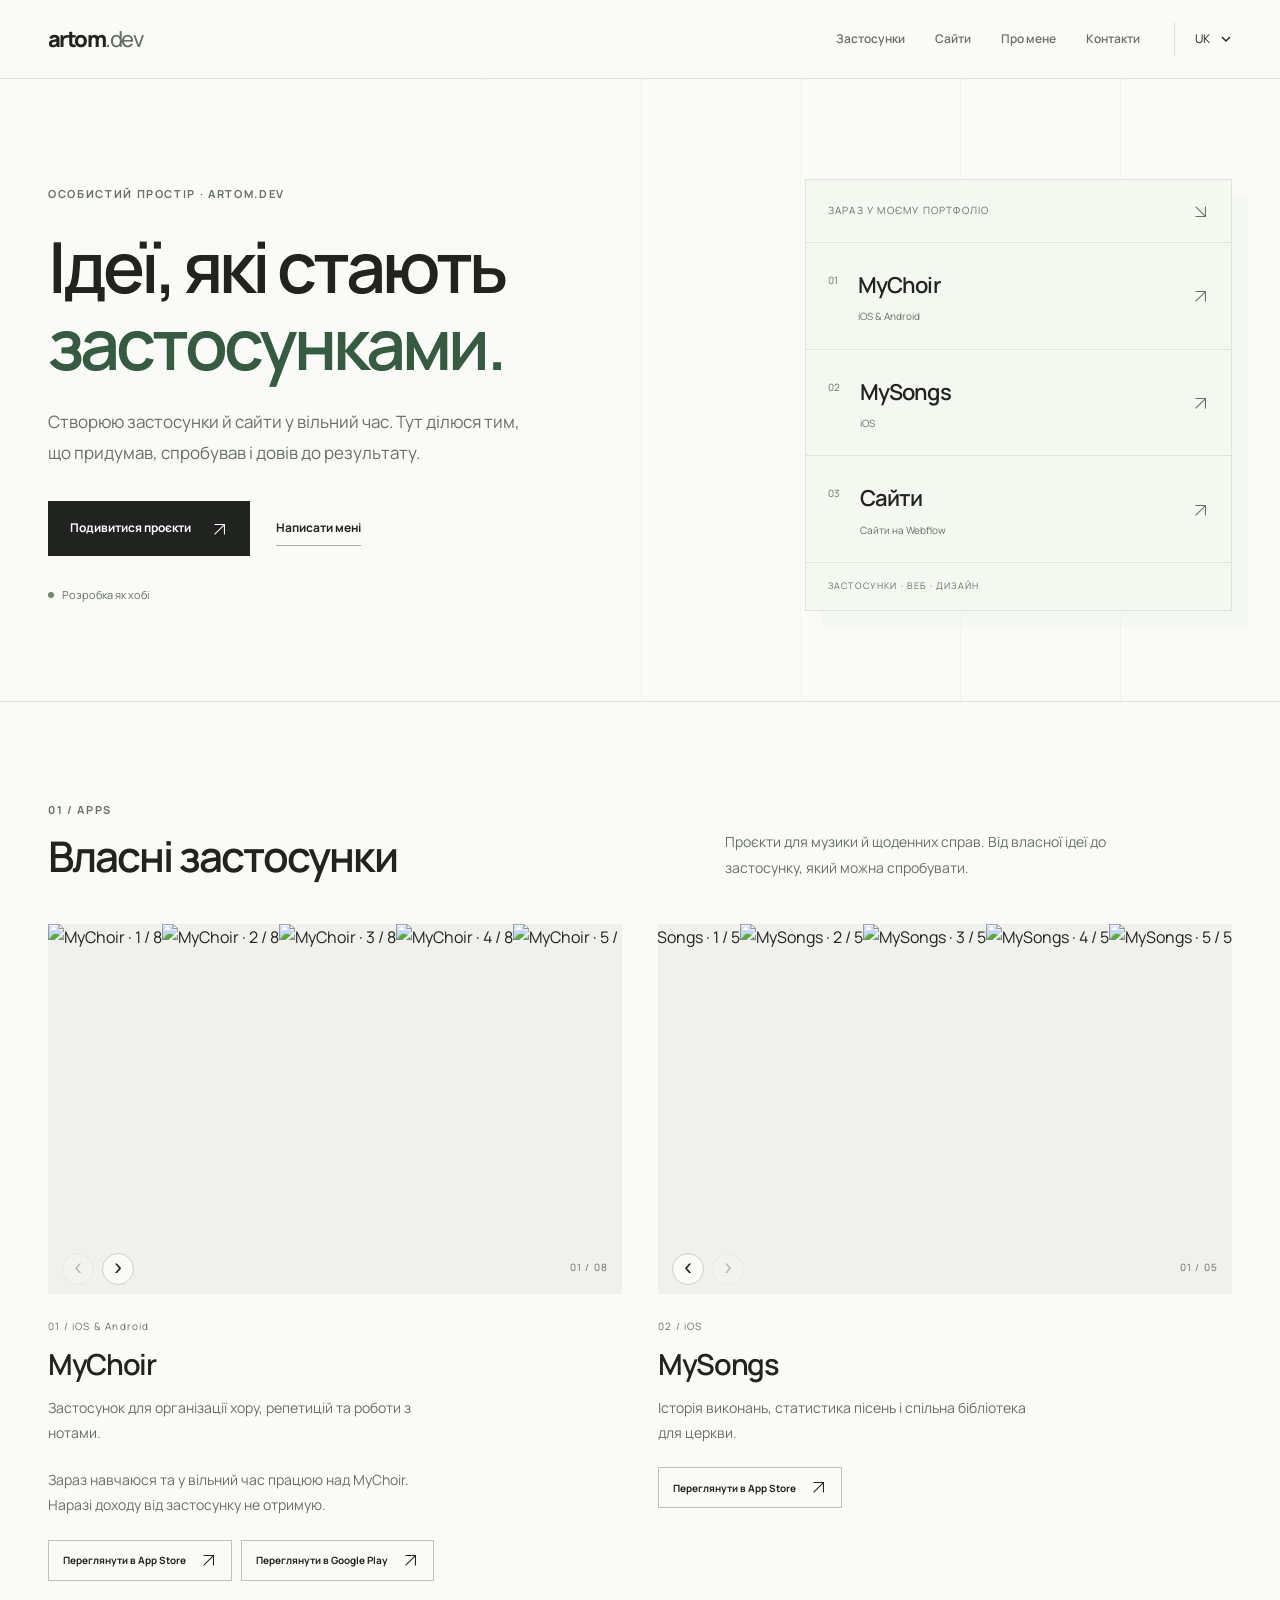
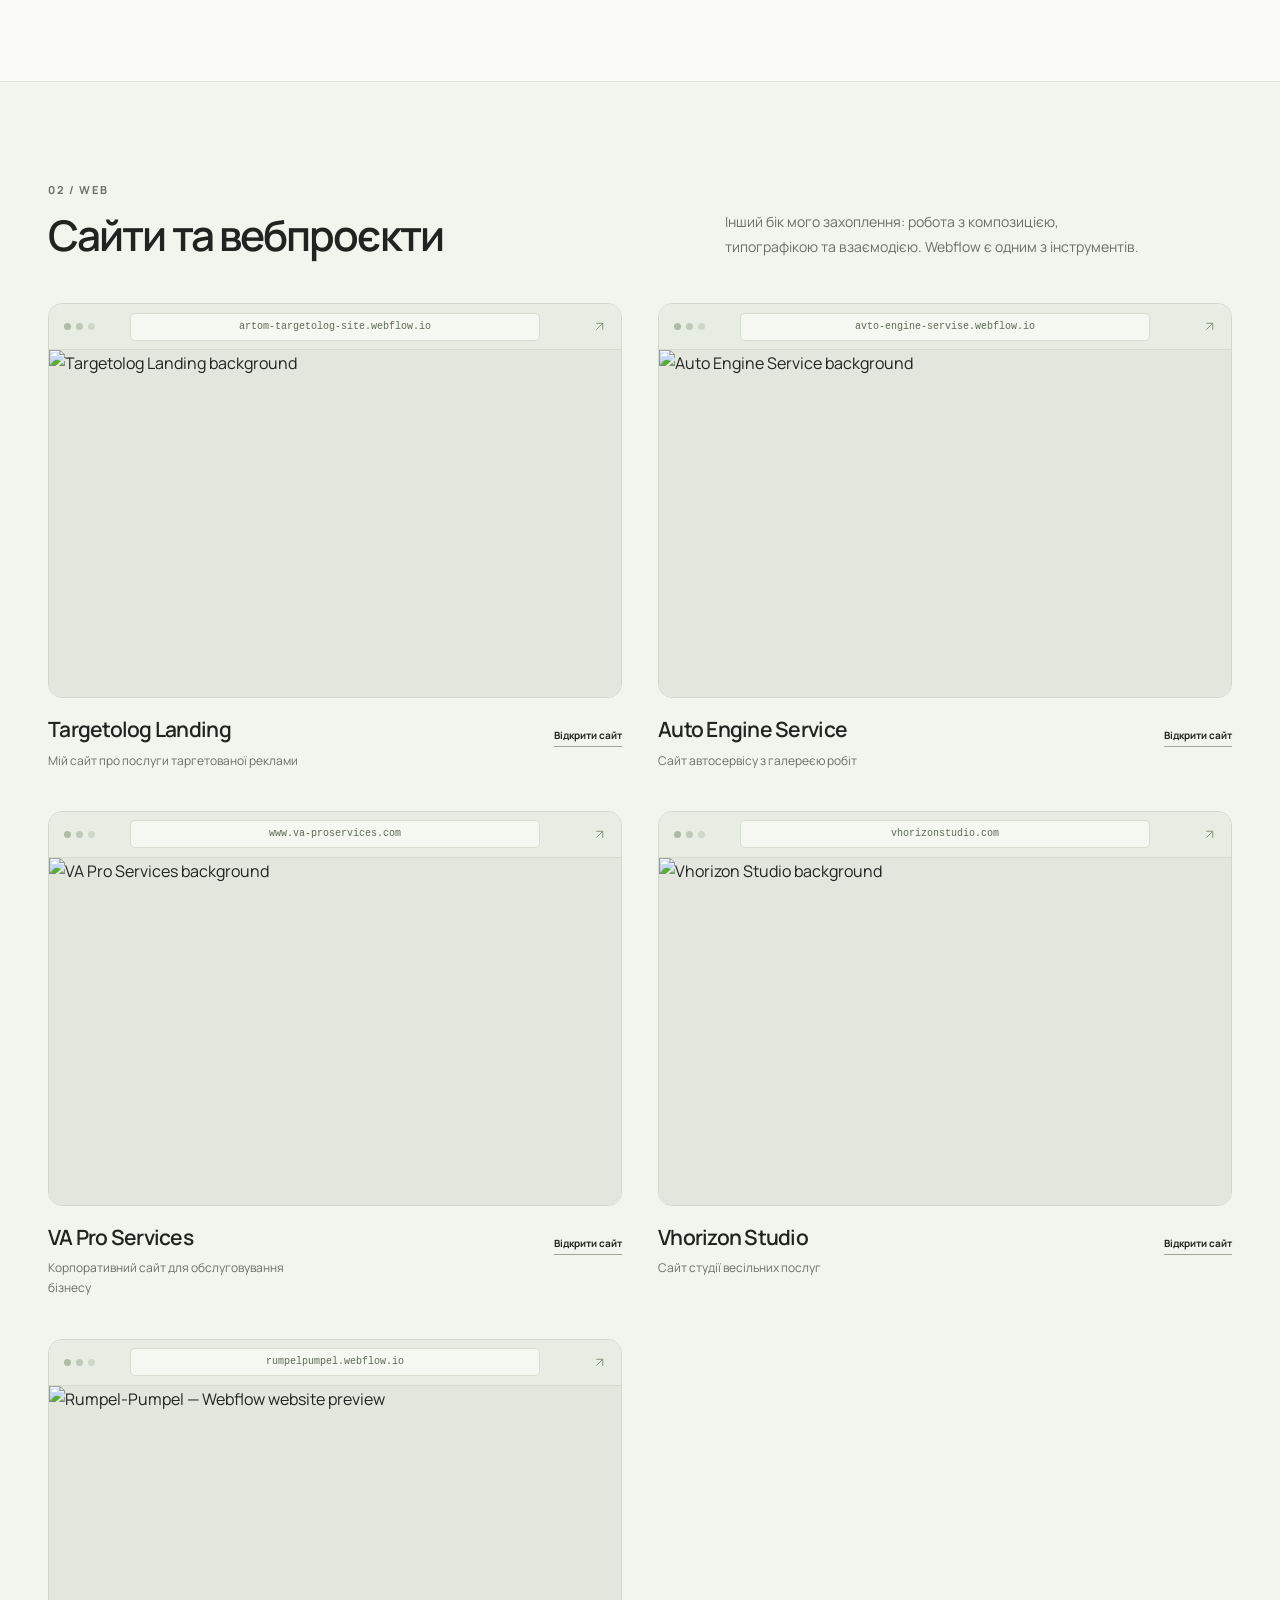
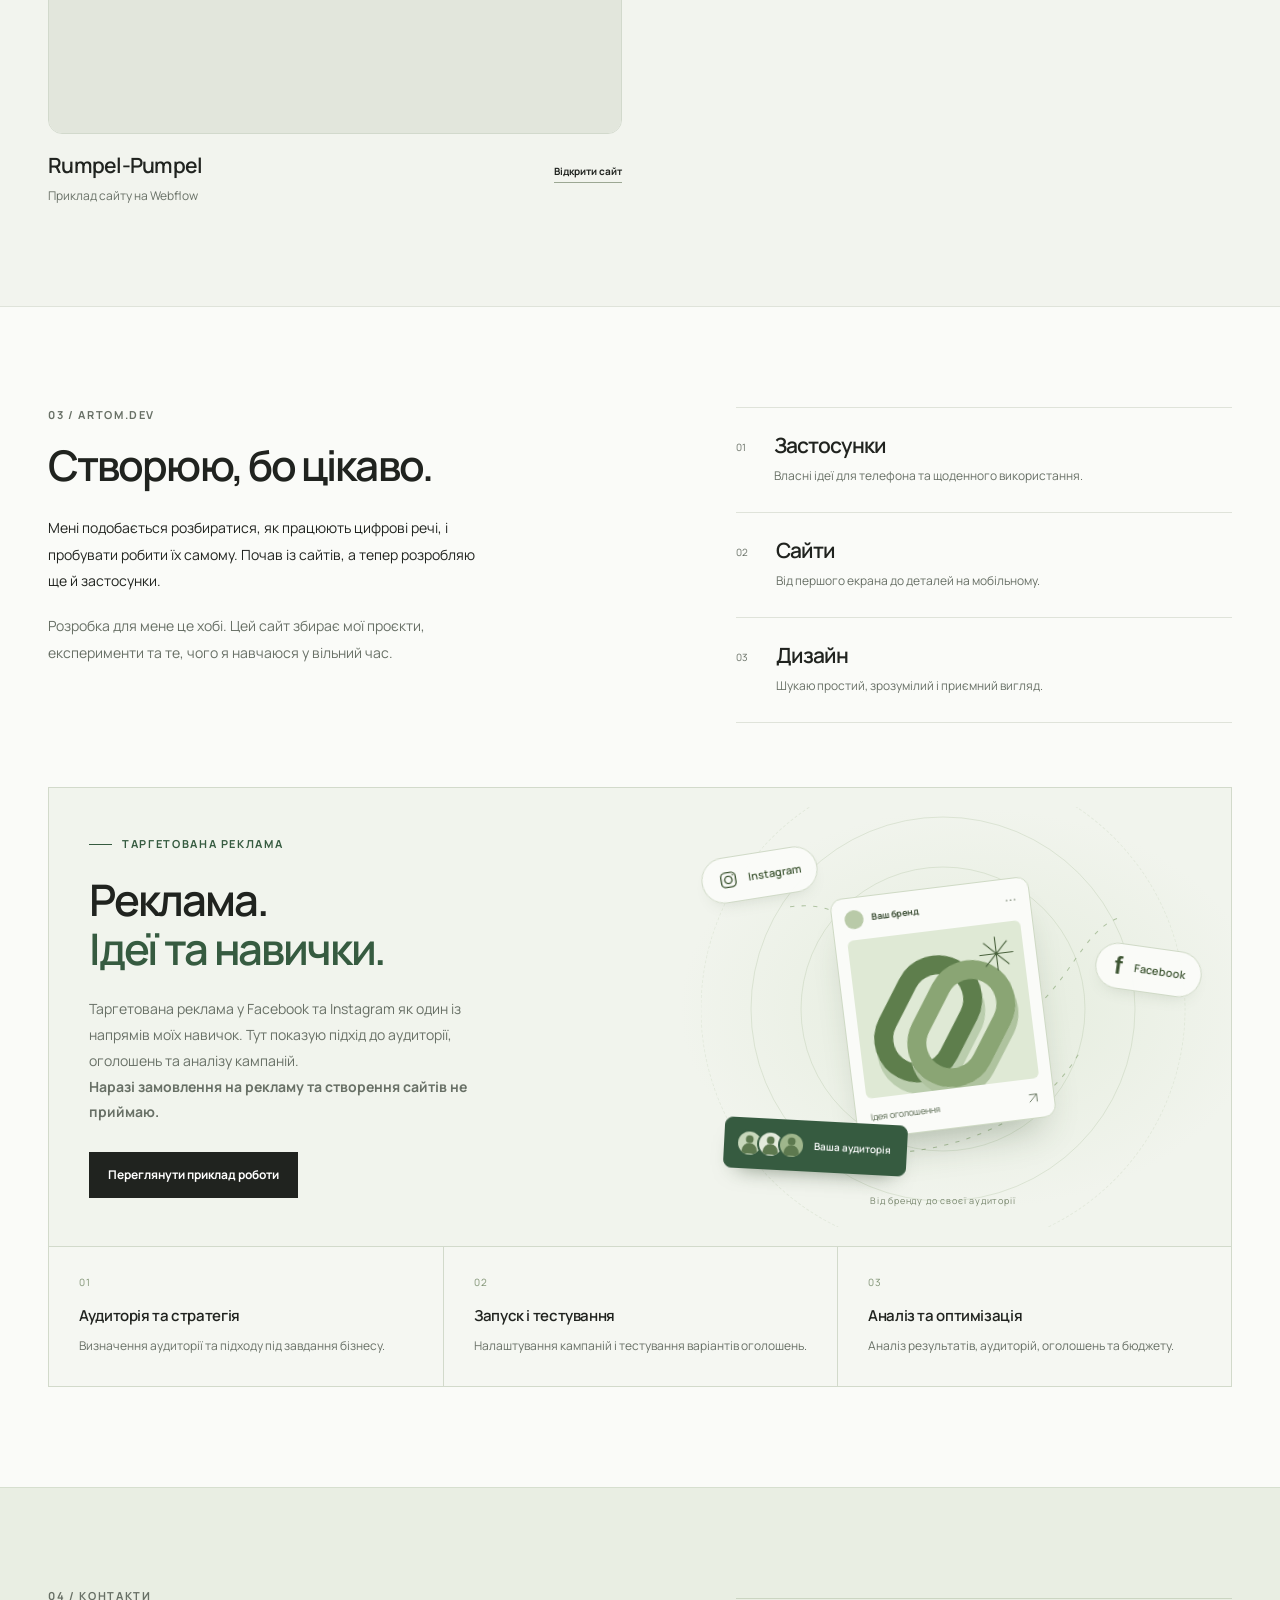
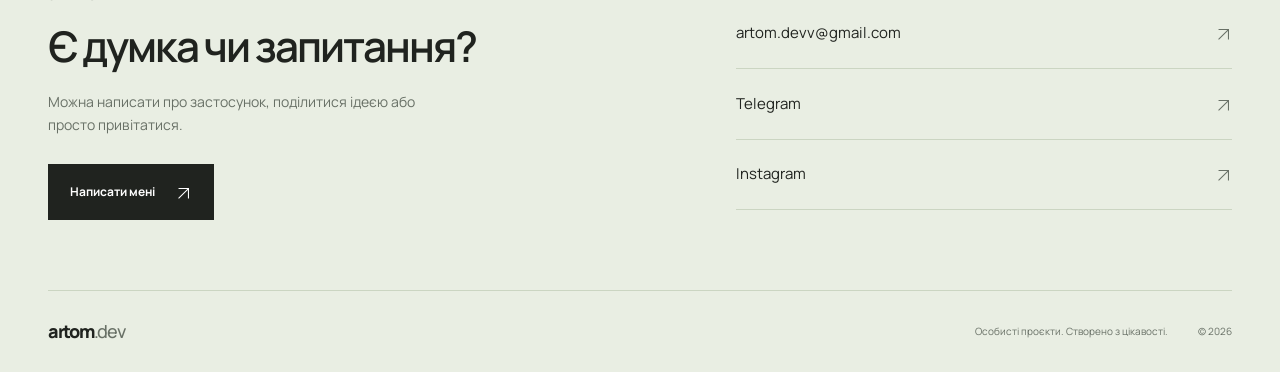
==== commit b62ad652: "Present advertising skills without accepting commissions" ====
--- a/index.html
+++ b/index.html
@@ -41,7 +41,7 @@
 <section id="hero" class="hero"><div class="container hero-grid"><div class="hero-copy"><div class="eyebrow">Особистий простір · artom.dev</div><h1>Ідеї, які стають<br><span>застосунками.</span></h1><p class="hero-body">Створюю застосунки й сайти у вільний час. Тут ділюся тим, що придумав, спробував і довів до результату.</p><div class="hero-ctas"><a class="btn-primary" href="#apps">Подивитися проєкти <span aria-hidden="true"><svg class="icon-arrow" viewBox="0 0 24 24" fill="none" stroke="currentColor" stroke-width="1.5" aria-hidden="true"><path d="M5 19 19 5M5 5h14v14"/></svg></span></a><a class="text-link" href="#contacts">Написати мені</a></div><div class="hobby-note"><span class="status-dot" aria-hidden="true"></span>Розробка як хобі</div></div>
 <aside class="project-index"><div class="index-heading"><span>Зараз у моєму портфоліо</span><span aria-hidden="true"><svg class="icon-arrow icon-arrow-down" viewBox="0 0 24 24" fill="none" stroke="currentColor" stroke-width="1.5" aria-hidden="true"><path d="M5 19 19 5M5 5h14v14"/></svg></span></div><a href="#mychoir"><span class="index-no">01</span><span><strong>MyChoir</strong><small>iOS &amp; Android</small></span><span class="index-arrow" aria-hidden="true"><svg class="icon-arrow" viewBox="0 0 24 24" fill="none" stroke="currentColor" stroke-width="1.5" aria-hidden="true"><path d="M5 19 19 5M5 5h14v14"/></svg></span></a><a href="#mysongs"><span class="index-no">02</span><span><strong>MySongs</strong><small>iOS</small></span><span class="index-arrow" aria-hidden="true"><svg class="icon-arrow" viewBox="0 0 24 24" fill="none" stroke="currentColor" stroke-width="1.5" aria-hidden="true"><path d="M5 19 19 5M5 5h14v14"/></svg></span></a><a href="#cases"><span class="index-no">03</span><span><strong>Сайти</strong><small>Сайти на Webflow</small></span><span class="index-arrow" aria-hidden="true"><svg class="icon-arrow" viewBox="0 0 24 24" fill="none" stroke="currentColor" stroke-width="1.5" aria-hidden="true"><path d="M5 19 19 5M5 5h14v14"/></svg></span></a><div class="index-footer">Застосунки · Веб · Дизайн</div></aside>
 </div></section>
-<section id="apps" class="section apps-section"><div class="container"><div class="section-heading"><div><div class="eyebrow">01 / APPS</div><h2>Власні застосунки</h2></div><p>Проєкти для музики й щоденних справ. Від власної ідеї до застосунку, який можна спробувати.</p></div><div class="products-list"><article class="product-feature" id="mychoir"><div class="product-feature-copy"><div class="product-number">01 / iOS &amp; Android</div><div class="product-heading"><img class="product-icon" data-app-icon="6759878768" alt="" width="64" height="64" loading="lazy"><h3>MyChoir</h3></div><p>Застосунок для організації хору, репетицій та роботи з нотами.</p><div class="product-store-links"><a class="btn-black product-store-link" href="https://apps.apple.com/us/app/mychoir/id6759878768" target="_blank" rel="noopener noreferrer">Переглянути в App Store <span aria-hidden="true"><svg class="icon-arrow" viewBox="0 0 24 24" fill="none" stroke="currentColor" stroke-width="1.5" aria-hidden="true"><path d="M5 19 19 5M5 5h14v14"/></svg></span></a><a class="btn-black product-store-link" href="https://play.google.com/store/apps/details?id=com.mychoir.app" target="_blank" rel="noopener noreferrer">Переглянути в Google Play <span aria-hidden="true"><svg class="icon-arrow" viewBox="0 0 24 24" fill="none" stroke="currentColor" stroke-width="1.5" aria-hidden="true"><path d="M5 19 19 5M5 5h14v14"/></svg></span></a></div></div><div class="product-visual product-carousel" data-carousel="mychoir" aria-label="Скріншоти MyChoir">
+<section id="apps" class="section apps-section"><div class="container"><div class="section-heading"><div><div class="eyebrow">01 / APPS</div><h2>Власні застосунки</h2></div><p>Проєкти для музики й щоденних справ. Від власної ідеї до застосунку, який можна спробувати.</p></div><div class="products-list"><article class="product-feature" id="mychoir"><div class="product-feature-copy"><div class="product-number">01 / iOS &amp; Android</div><div class="product-heading"><img class="product-icon" data-app-icon="6759878768" alt="" width="64" height="64" loading="lazy"><h3>MyChoir</h3></div><p>Застосунок для організації хору, репетицій та роботи з нотами.</p><p>Зараз навчаюся та у вільний час працюю над MyChoir. Наразі доходу від застосунку не отримую.</p><div class="product-store-links"><a class="btn-black product-store-link" href="https://apps.apple.com/us/app/mychoir/id6759878768" target="_blank" rel="noopener noreferrer">Переглянути в App Store <span aria-hidden="true"><svg class="icon-arrow" viewBox="0 0 24 24" fill="none" stroke="currentColor" stroke-width="1.5" aria-hidden="true"><path d="M5 19 19 5M5 5h14v14"/></svg></span></a><a class="btn-black product-store-link" href="https://play.google.com/store/apps/details?id=com.mychoir.app" target="_blank" rel="noopener noreferrer">Переглянути в Google Play <span aria-hidden="true"><svg class="icon-arrow" viewBox="0 0 24 24" fill="none" stroke="currentColor" stroke-width="1.5" aria-hidden="true"><path d="M5 19 19 5M5 5h14v14"/></svg></span></a></div></div><div class="product-visual product-carousel" data-carousel="mychoir" aria-label="Скріншоти MyChoir">
       <div class="product-carousel-track" aria-label="Скріншоти MyChoir" tabindex="0" role="region" aria-roledescription="carousel"><img class="product-carousel-image" src="img/apps/mychoir-01.webp" alt="MyChoir · 1 / 8" loading="eager" decoding="async"><img class="product-carousel-image" src="img/apps/mychoir-02.webp" alt="MyChoir · 2 / 8" loading="eager" decoding="async"><img class="product-carousel-image" src="img/apps/mychoir-03.webp" alt="MyChoir · 3 / 8" loading="lazy" decoding="async"><img class="product-carousel-image" src="img/apps/mychoir-04.webp" alt="MyChoir · 4 / 8" loading="lazy" decoding="async"><img class="product-carousel-image" src="img/apps/mychoir-05.webp" alt="MyChoir · 5 / 8" loading="lazy" decoding="async"><img class="product-carousel-image" src="img/apps/mychoir-06.webp" alt="MyChoir · 6 / 8" loading="lazy" decoding="async"><img class="product-carousel-image" src="img/apps/mychoir-07.webp" alt="MyChoir · 7 / 8" loading="lazy" decoding="async"><img class="product-carousel-image" src="img/apps/mychoir-08.webp" alt="MyChoir · 8 / 8" loading="lazy" decoding="async"></div>
       <button class="product-carousel-arrow product-carousel-prev" type="button" aria-label="Попередній скріншот" disabled>‹</button>
       <button class="product-carousel-arrow product-carousel-next" type="button" aria-label="Наступний скріншот">›</button>
@@ -116,11 +116,11 @@
             <!-- Rumpel-Pumpel: Webflow project available for purchase -->
             <article class="case case--for-sale">
               <div class="browser-frame"><div class="browser-bar"><span class="browser-dots" aria-hidden="true"><i></i><i></i><i></i></span><a class="browser-address" href="https://rumpelpumpel.webflow.io/" target="_blank" rel="noopener noreferrer" title="rumpelpumpel.webflow.io">rumpelpumpel.webflow.io</a><span class="browser-bar-end" aria-hidden="true"><svg viewBox="0 0 16 16" fill="none" stroke="currentColor" stroke-width="1.2"><path d="M4 12 12 4M4 4h8v8"/></svg></span></div><div class="bg"><img src="img/rumpel-pumpel.webp" alt="Rumpel-Pumpel — Webflow website preview" loading="lazy" decoding="async"/></div></div>
-              <span class="case-sale-badge">Продається</span>
+
               <div class="content">
                 <div>
                   <h3 class="font-title type-h3">Rumpel-Pumpel</h3>
-                  <p class="type-body">Готовий Webflow-сайт, доступний для придбання</p>
+                  <p class="type-body">Приклад сайту на Webflow</p>
                 </div>
                 <div class="actions">
                   <a class="btn-black" href="https://rumpelpumpel.webflow.io/" target="_blank" rel="noopener noreferrer">Відкрити сайт</a>
@@ -132,11 +132,11 @@
         </div>
       </section>
 <section id="about" class="section about-section"><div class="container about-grid"><div><div class="eyebrow">03 / ARTOM.DEV</div><h2>Створюю, бо цікаво.</h2><p class="about-intro">Мені подобається розбиратися, як працюють цифрові речі, і пробувати робити їх самому. Почав із сайтів, а тепер розробляю ще й застосунки.</p><p>Розробка для мене це хобі. Цей сайт збирає мої проєкти, експерименти та те, чого я навчаюся у вільний час.</p></div><div class="interests"><div class="interest"><span class="interest-number">01</span><div><h3>Застосунки</h3><p>Власні ідеї для телефона та щоденного використання.</p></div></div><div class="interest"><span class="interest-number">02</span><div><h3>Сайти</h3><p>Від першого екрана до деталей на мобільному.</p></div></div><div class="interest"><span class="interest-number">03</span><div><h3>Дизайн</h3><p>Шукаю простий, зрозумілий і приємний вигляд.</p></div></div></div></div><div class="container"><section id="advertising" class="ads-showcase" aria-labelledby="advertising-title">
-<div class="ads-top"><div class="ads-copy"><div class="eyebrow"><span class="ads-label-line" aria-hidden="true"></span>Таргетована реклама</div><h3 id="advertising-title">Ваш бізнес.<br><em>Його аудиторія.</em></h3><p>Налаштовую рекламу у Facebook та Instagram. Допомагаю визначити, кому показувати оголошення, запустити кампанії та зрозуміти, що варто покращити.</p><div class="ads-actions"><a class="btn-primary" href="https://t.me/artom_dev" target="_blank" rel="noopener noreferrer">Обговорити рекламу <svg class="icon-arrow" viewBox="0 0 24 24" fill="none" stroke="currentColor" stroke-width="1.5" aria-hidden="true"><path d="M5 19 19 5M5 5h14v14"/></svg></a><a class="text-link" href="https://artom-targetolog-site.webflow.io/" target="_blank" rel="noopener noreferrer">Мій сайт про рекламу</a></div></div>
+<div class="ads-top"><div class="ads-copy"><div class="eyebrow"><span class="ads-label-line" aria-hidden="true"></span>Таргетована реклама</div><h3 id="advertising-title">Реклама.<br><em>Ідеї та навички.</em></h3><p>Таргетована реклама у Facebook та Instagram як один із напрямів моїх навичок. Тут показую підхід до аудиторії, оголошень та аналізу кампаній.</p><p><strong>Наразі замовлення на рекламу та створення сайтів не приймаю.</strong></p><div class="ads-actions"><a class="btn-primary" href="https://artom-targetolog-site.webflow.io/" target="_blank" rel="noopener noreferrer">Переглянути приклад роботи</a></div></div>
 <div class="ads-art" aria-hidden="true"><div class="ads-orbit ads-orbit-one"></div><div class="ads-orbit ads-orbit-two"></div><div class="ads-orbit ads-orbit-three"></div><svg class="ads-paths" viewBox="0 0 500 400" fill="none"><path d="M105 95C230 80 130 260 250 235S370 120 420 105"/><path d="M90 310C195 355 330 320 380 235"/></svg><div class="ads-platform ads-instagram"><svg viewBox="0 0 24 24" fill="none" stroke="currentColor" stroke-width="1.5"><rect x="4" y="4" width="16" height="16" rx="5"/><circle cx="12" cy="12" r="4"/><circle cx="17" cy="7" r=".8" fill="currentColor" stroke="none"/></svg><span>Instagram</span></div><div class="ads-platform ads-facebook"><span class="ads-f">f</span><span>Facebook</span></div>
 <div class="ads-brand-card"><div class="ads-card-top"><span class="ads-card-avatar"></span><span>Ваш бренд</span><span class="ads-card-dots">···</span></div><div class="ads-card-art"><span class="ads-sculpture ads-sculpture-back"></span><span class="ads-sculpture ads-sculpture-front"></span><svg class="ads-art-star" viewBox="0 0 50 50" fill="none" stroke="currentColor" stroke-width="1.5"><path d="M25 2v46M2 25h46M9 9l32 32M9 41 41 9"/></svg></div><div class="ads-card-bottom"><span>Ідея оголошення</span><svg class="icon-arrow" viewBox="0 0 24 24" fill="none" stroke="currentColor" stroke-width="1.5" aria-hidden="true"><path d="M5 19 19 5M5 5h14v14"/></svg></div></div>
 <div class="ads-audience"><div class="ads-people"><span><svg viewBox="0 0 24 24"><circle cx="12" cy="8" r="4"/><path d="M4 23v-3a8 8 0 0 1 16 0v3"/></svg></span><span><svg viewBox="0 0 24 24"><circle cx="12" cy="8" r="4"/><path d="M4 23v-3a8 8 0 0 1 16 0v3"/></svg></span><span><svg viewBox="0 0 24 24"><circle cx="12" cy="8" r="4"/><path d="M4 23v-3a8 8 0 0 1 16 0v3"/></svg></span></div><span>Ваша аудиторія</span></div><span class="ads-art-caption">Від бренду до своєї аудиторії</span></div></div>
-<div class="ads-process"><div class="ads-step"><span class="ads-step-no">01</span><h4>Аудиторія та стратегія</h4><p>Вивчаю вашу аудиторію й підбираю підхід під завдання бізнесу.</p></div><div class="ads-step"><span class="ads-step-no">02</span><h4>Запуск і тестування</h4><p>Налаштовую кампанії та перевіряю різні варіанти оголошень.</p></div><div class="ads-step"><span class="ads-step-no">03</span><h4>Аналіз та оптимізація</h4><p>Стежу за результатами й коригую аудиторії, оголошення та бюджет.</p></div></div></section></div></section>
+<div class="ads-process"><div class="ads-step"><span class="ads-step-no">01</span><h4>Аудиторія та стратегія</h4><p>Визначення аудиторії та підходу під завдання бізнесу.</p></div><div class="ads-step"><span class="ads-step-no">02</span><h4>Запуск і тестування</h4><p>Налаштування кампаній і тестування варіантів оголошень.</p></div><div class="ads-step"><span class="ads-step-no">03</span><h4>Аналіз та оптимізація</h4><p>Аналіз результатів, аудиторій, оголошень та бюджету.</p></div></div></section></div></section>
 <section id="contacts" class="section"><div class="container"><div class="contact-grid"><div><div class="eyebrow">04 / КОНТАКТИ</div><h2>Є думка чи запитання?</h2><p>Можна написати про застосунок, поділитися ідеєю або просто привітатися.</p><a class="btn-primary" href="https://t.me/artom_dev" target="_blank" rel="noopener noreferrer">Написати мені <span aria-hidden="true"><svg class="icon-arrow" viewBox="0 0 24 24" fill="none" stroke="currentColor" stroke-width="1.5" aria-hidden="true"><path d="M5 19 19 5M5 5h14v14"/></svg></span></a></div><div class="contacts-links"><a href="mailto:artom.devv@gmail.com" class="contact-a">artom.devv@gmail.com <span aria-hidden="true"><svg class="icon-arrow" viewBox="0 0 24 24" fill="none" stroke="currentColor" stroke-width="1.5" aria-hidden="true"><path d="M5 19 19 5M5 5h14v14"/></svg></span></a><a href="https://t.me/artom_dev" target="_blank" rel="noopener noreferrer" class="contact-a">Telegram <span aria-hidden="true"><svg class="icon-arrow" viewBox="0 0 24 24" fill="none" stroke="currentColor" stroke-width="1.5" aria-hidden="true"><path d="M5 19 19 5M5 5h14v14"/></svg></span></a><a href="https://instagram.com/artom.dev" target="_blank" rel="noopener noreferrer" class="contact-a">Instagram <span aria-hidden="true"><svg class="icon-arrow" viewBox="0 0 24 24" fill="none" stroke="currentColor" stroke-width="1.5" aria-hidden="true"><path d="M5 19 19 5M5 5h14v14"/></svg></span></a></div></div><footer class="site-footer"><a class="brand" href="#hero">artom<span>.dev</span></a><span>Особисті проєкти. Створено з цікавості.</span><span>© 2026</span></footer></div></section>
 </main>
 
@@ -195,7 +195,7 @@
   });
 })();
 </script>
-      
+
 <script>
 (function(){
 const btn=document.getElementById('lang-btn'),wrapper=btn.parentElement;
